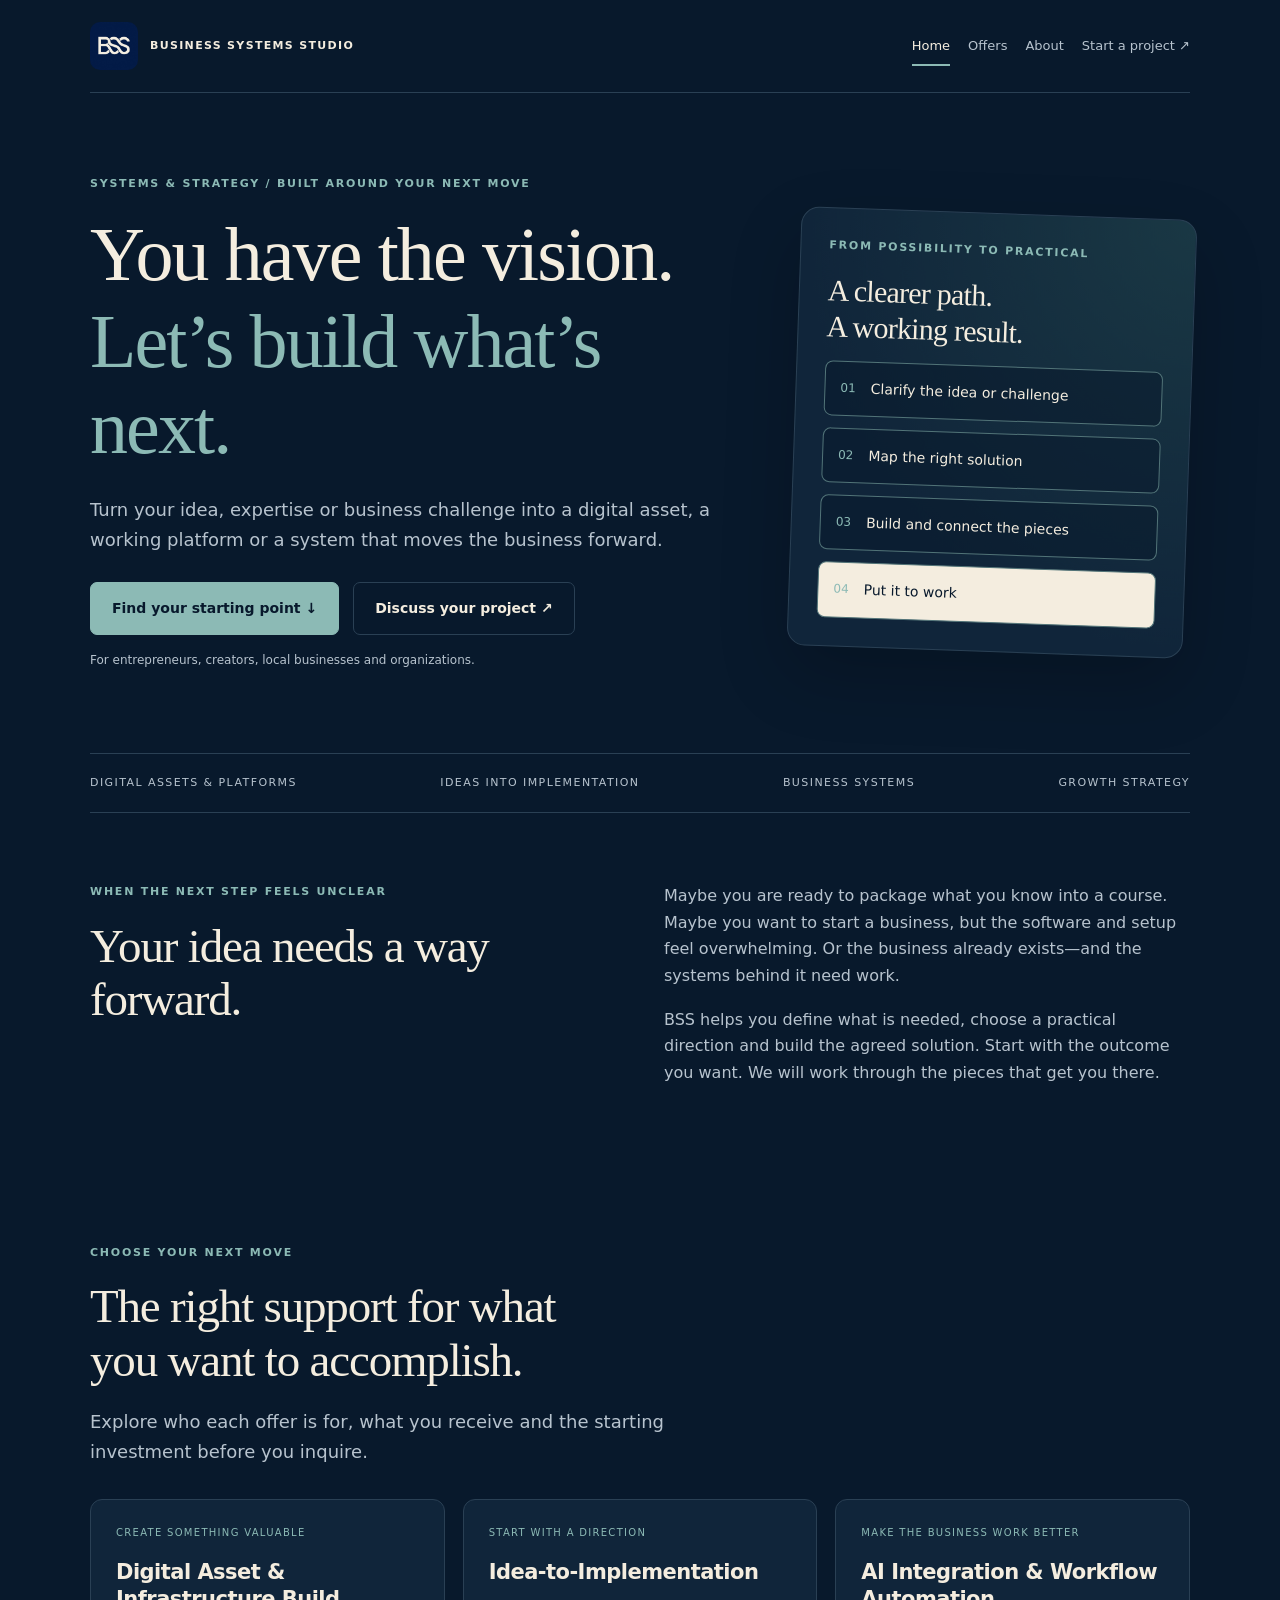
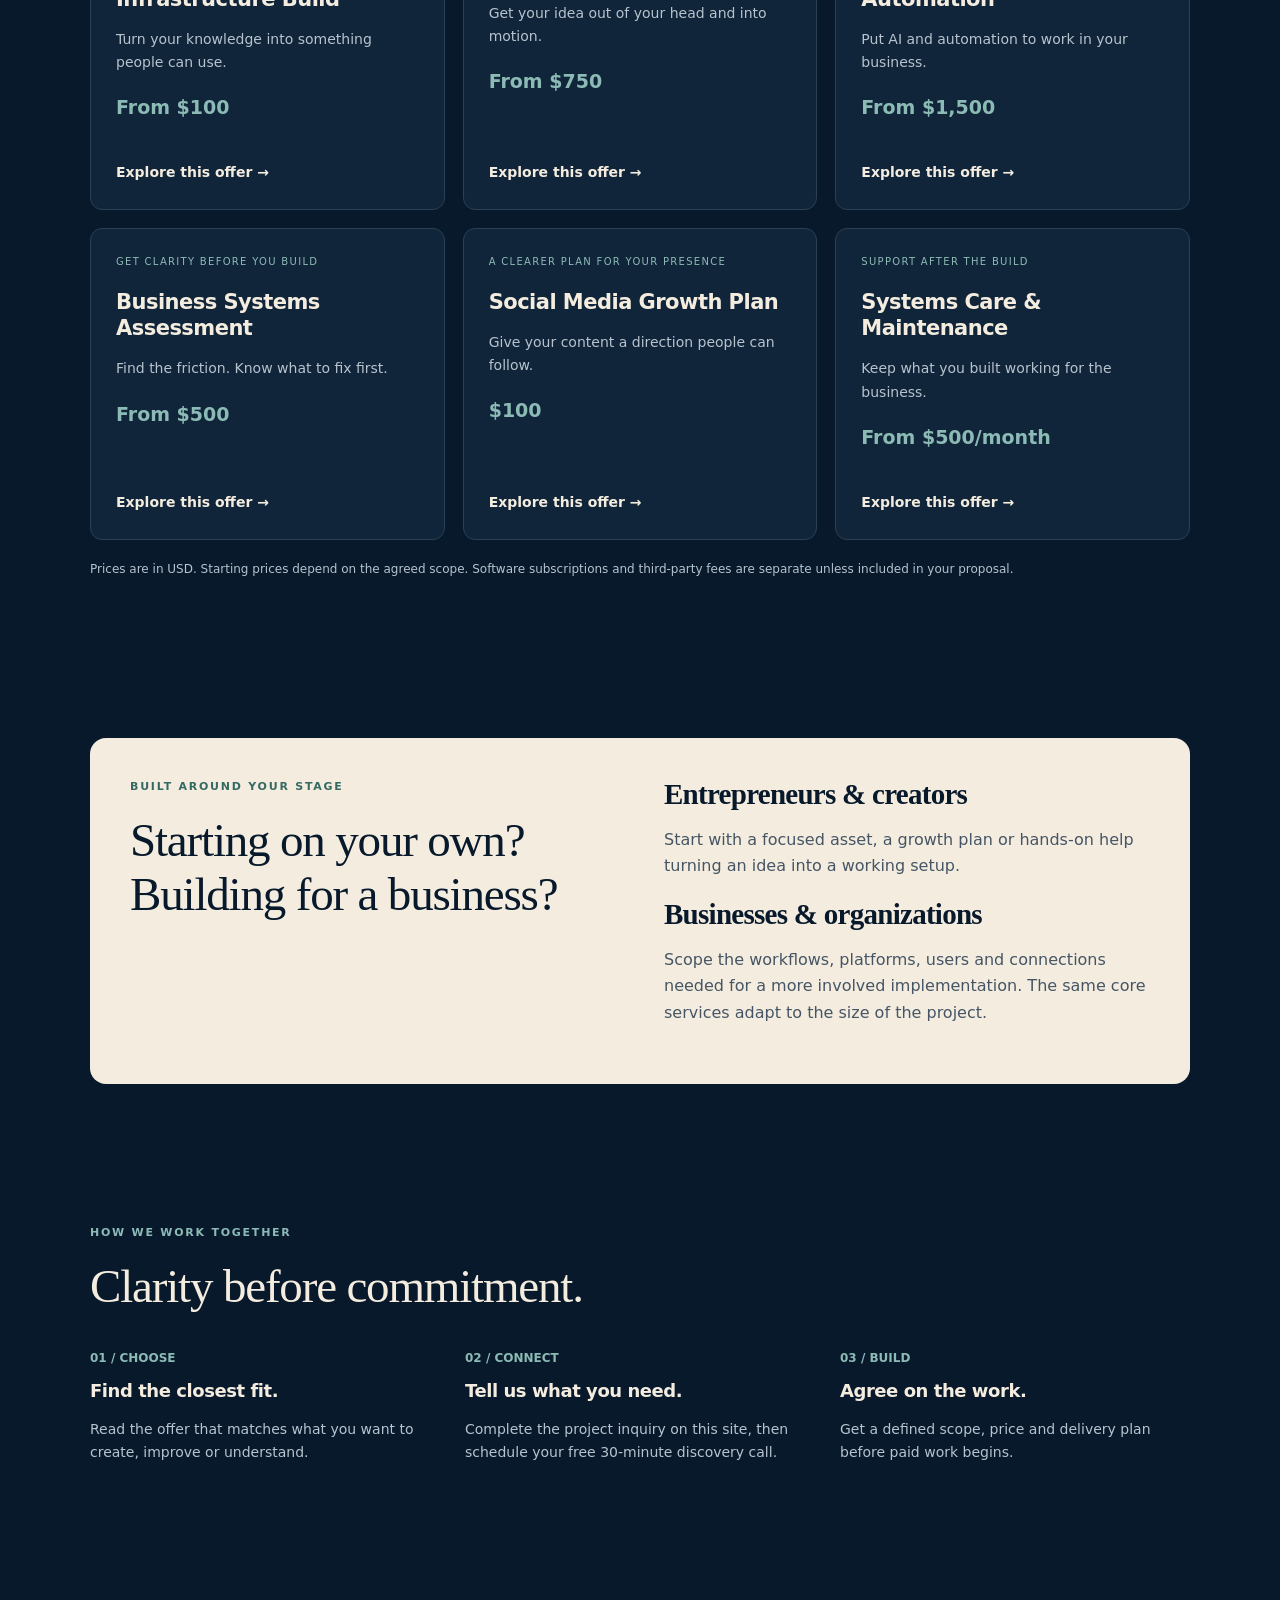
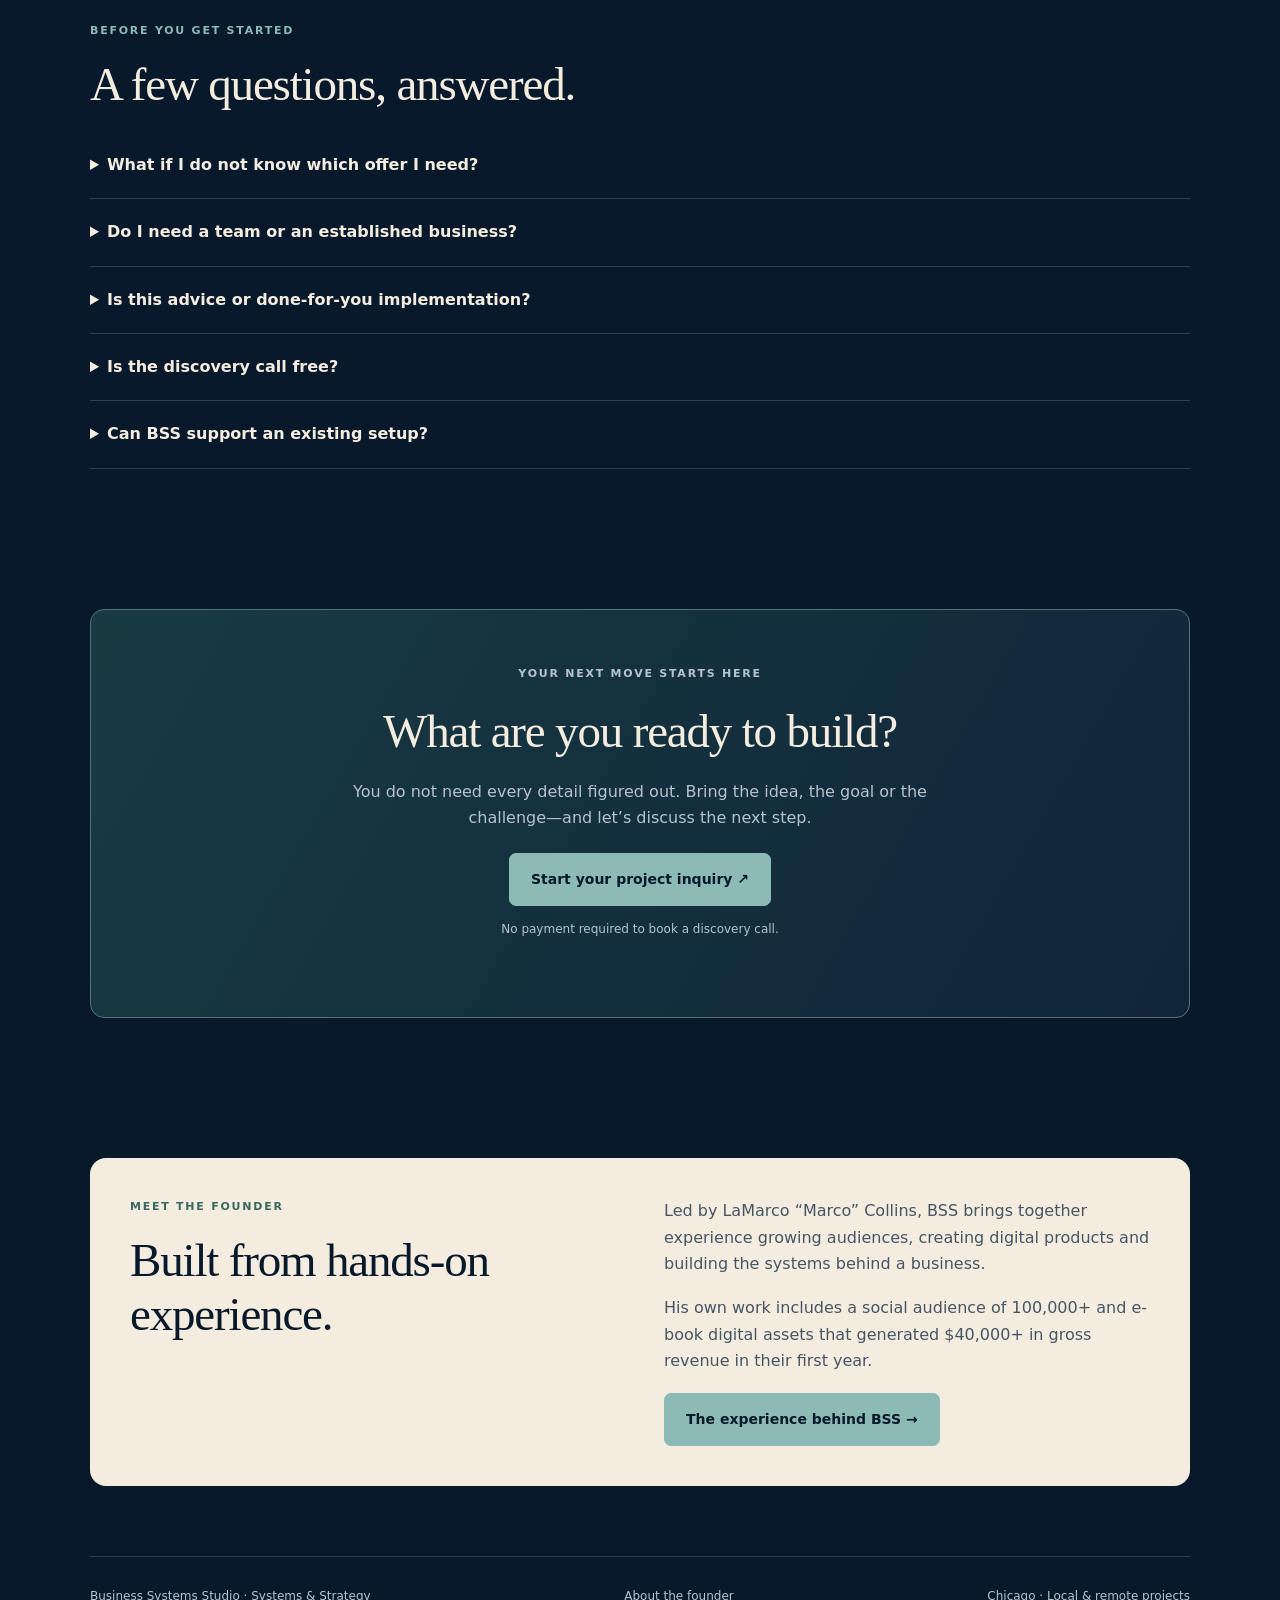
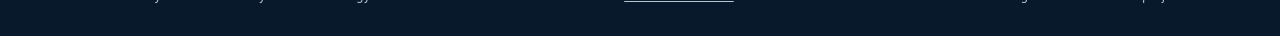
==== bss/index.html @ 63e25bcc "Rename BSS systems offer to AI Integration & Workflow Automation" ====
<!doctype html><html lang="en"><head><meta charset="utf-8"><meta name="viewport" content="width=device-width,initial-scale=1"><title>Ideas into Implementation | Business Systems Studio</title><meta name="description" content="Digital builds, business systems and practical strategy for entrepreneurs and organizations. Explore BSS offers and start with a free discovery call."><meta name="theme-color" content="#08192c"><meta property="og:title" content="Ideas into Implementation | Business Systems Studio"><meta property="og:description" content="Digital builds, business systems and practical strategy for entrepreneurs and organizations. Explore BSS offers and start with a free discovery call."><meta property="og:type" content="website"><meta property="og:image" content="https://lamarco99.github.io/lamarco-bio/bss/assets/bss-logo.jpg"><link rel="stylesheet" href="studio.css"></head><body><a class="skip" href="#main">Skip to content</a><div class="wrap"><header class="top"><a class="brand" href="./"><img src="assets/bss-logo.jpg" alt="BSS" width="48" height="48"><span>Business Systems Studio</span></a><nav aria-label="Main navigation"><a href="./" aria-current="page">Home</a><a href="./#offers">Offers</a><a href="about.html">About</a><a href="project.html">Start a project ↗</a></nav></header><main id="main"><section class="hero"><div><p class="eyebrow">Systems &amp; Strategy / Built around your next move</p><h1>You have the vision.<br><em>Let’s build what’s next.</em></h1><p class="intro">Turn your idea, expertise or business challenge into a digital asset, a working platform or a system that moves the business forward.</p><div class="actions"><a class="btn" href="#offers">Find your starting point ↓</a><a class="btn secondary" href="project.html">Discuss your project ↗</a></div><p class="small">For entrepreneurs, creators, local businesses and organizations.</p></div><aside class="visual" aria-label="Our approach"><p class="eyebrow">From possibility to practical</p><h3>A clearer path.<br>A working result.</h3><div class="flow"><div><span>01</span> Clarify the idea or challenge</div><div><span>02</span> Map the right solution</div><div><span>03</span> Build and connect the pieces</div><div class="last"><span>04</span> Put it to work</div></div></aside></section><div class="ribbon"><span>Digital assets &amp; platforms</span><span>Ideas into implementation</span><span>Business systems</span><span>Growth strategy</span></div>
<section class="block split"><div><p class="eyebrow">When the next step feels unclear</p><h2>Your idea needs a way forward.</h2></div><div><p class="muted">Maybe you are ready to package what you know into a course. Maybe you want to start a business, but the software and setup feel overwhelming. Or the business already exists—and the systems behind it need work.</p><p class="muted">BSS helps you define what is needed, choose a practical direction and build the agreed solution. Start with the outcome you want. We will work through the pieces that get you there.</p></div></section>
<section class="block" id="offers"><p class="eyebrow">Choose your next move</p><h2>The right support for what<br>you want to accomplish.</h2><p class="intro">Explore who each offer is for, what you receive and the starting investment before you inquire.</p><div class="grid"><article class="card"><span class="label">CREATE SOMETHING VALUABLE</span><h3>Digital Asset &amp; Infrastructure Build</h3><p>Turn your knowledge into something people can use.</p><p class="price">From $100</p><a class="link" href="digital-build.html">Explore this offer <span aria-hidden="true">→</span></a></article><article class="card"><span class="label">START WITH A DIRECTION</span><h3>Idea-to-Implementation</h3><p>Get your idea out of your head and into motion.</p><p class="price">From $750</p><a class="link" href="idea-to-implementation.html">Explore this offer <span aria-hidden="true">→</span></a></article><article class="card"><span class="label">MAKE THE BUSINESS WORK BETTER</span><h3>AI Integration &amp; Workflow Automation</h3><p>Put AI and automation to work in your business.</p><p class="price">From $1,500</p><a class="link" href="business-systems.html">Explore this offer <span aria-hidden="true">→</span></a></article><article class="card"><span class="label">GET CLARITY BEFORE YOU BUILD</span><h3>Business Systems Assessment</h3><p>Find the friction. Know what to fix first.</p><p class="price">From $500</p><a class="link" href="assessment.html">Explore this offer <span aria-hidden="true">→</span></a></article><article class="card"><span class="label">A CLEARER PLAN FOR YOUR PRESENCE</span><h3>Social Media Growth Plan</h3><p>Give your content a direction people can follow.</p><p class="price">$100</p><a class="link" href="social-media-growth.html">Explore this offer <span aria-hidden="true">→</span></a></article><article class="card"><span class="label">SUPPORT AFTER THE BUILD</span><h3>Systems Care &amp; Maintenance</h3><p>Keep what you built working for the business.</p><p class="price">From $500/month</p><a class="link" href="systems-care.html">Explore this offer <span aria-hidden="true">→</span></a></article></div><p class="small" style="margin-top:20px">Prices are in USD. Starting prices depend on the agreed scope. Software subscriptions and third-party fees are separate unless included in your proposal.</p></section>
<section class="block"><div class="light split"><div><p class="eyebrow">Built around your stage</p><h2>Starting on your own?<br>Building for a business?</h2></div><div><h3>Entrepreneurs &amp; creators</h3><p>Start with a focused asset, a growth plan or hands-on help turning an idea into a working setup.</p><h3>Businesses &amp; organizations</h3><p>Scope the workflows, platforms, users and connections needed for a more involved implementation. The same core services adapt to the size of the project.</p></div></div></section>
<section class="block"><p class="eyebrow">How we work together</p><h2>Clarity before commitment.</h2><div class="steps"><div><b>01 / CHOOSE</b><h3>Find the closest fit.</h3><p>Read the offer that matches what you want to create, improve or understand.</p></div><div><b>02 / CONNECT</b><h3>Tell us what you need.</h3><p>Complete the project inquiry on this site, then schedule your free 30-minute discovery call.</p></div><div><b>03 / BUILD</b><h3>Agree on the work.</h3><p>Get a defined scope, price and delivery plan before paid work begins.</p></div></div></section>
<section class="block"><p class="eyebrow">Before you get started</p><h2>A few questions, answered.</h2><details><summary>What if I do not know which offer I need?</summary><p>Start a project inquiry and describe the result you want. The discovery call helps identify whether you need a build, hands-on starting support or an assessment first.</p></details><details><summary>Do I need a team or an established business?</summary><p>No. BSS works with people developing their first idea, independent business owners, brick-and-mortar businesses and organizations.</p></details><details><summary>Is this advice or done-for-you implementation?</summary><p>It depends on the offer. The Social Media Growth Plan gives you a strategy to implement. Idea-to-Implementation combines hands-on guidance with agreed setup. Digital builds and systems projects deliver the scoped asset or working setup. Assessments deliver findings and recommendations.</p></details><details><summary>Is the discovery call free?</summary><p>Yes. Your 30-minute discovery call is free. It is a conversation about fit, scope and next steps. Paid deliverables and timelines are agreed separately.</p></details><details><summary>Can BSS support an existing setup?</summary><p>Yes. We can explore improvements to an existing setup or ongoing maintenance. Compatibility, access and scope are reviewed before work is agreed.</p></details></section>
<section class="block"><div class="closing"><p class="eyebrow">Your next move starts here</p><h2>What are you ready to build?</h2><p>You do not need every detail figured out. Bring the idea, the goal or the challenge—and let’s discuss the next step.</p><a class="btn" href="project.html">Start your project inquiry ↗</a><p class="small" style="margin-top:14px">No payment required to book a discovery call.</p></div></section><section class="block"><div class="light split"><div><p class="eyebrow">Meet the founder</p><h2>Built from hands-on experience.</h2></div><div><p>Led by LaMarco “Marco” Collins, BSS brings together experience growing audiences, creating digital products and building the systems behind a business.</p><p>His own work includes a social audience of 100,000+ and e-book digital assets that generated $40,000+ in gross revenue in their first year.</p><a class="btn" href="about.html">The experience behind BSS →</a></div></div></section></main><footer class="footer"><span>Business Systems Studio · Systems &amp; Strategy</span><a href="about.html">About the founder</a><span>Chicago · Local &amp; remote projects</span></footer></div></body></html>
---- bss/studio.css ----
:root{--navy:#08192c;--cream:#f4eddf;--teal:#8cbab5;--muted:#b7c3ce;--line:#2a4054;--panel:#10253a}*{box-sizing:border-box}html{scroll-behavior:smooth;scroll-padding-top:28px}body{margin:0;background:var(--navy);color:var(--cream);font:16px/1.65 system-ui,-apple-system,sans-serif}a{color:inherit}a:focus-visible,summary:focus-visible{outline:3px solid var(--teal);outline-offset:5px}.skip{position:absolute;left:15px;top:-90px;background:var(--cream);color:var(--navy);padding:12px;z-index:9}.skip:focus{top:10px}.wrap{width:min(1100px,calc(100% - 40px));margin:auto}.top{display:flex;align-items:center;justify-content:space-between;gap:20px;padding:22px 0;border-bottom:1px solid var(--line)}.brand{text-decoration:none;display:flex;gap:12px;align-items:center;font-size:11px;letter-spacing:.12em;font-weight:750;text-transform:uppercase}.brand img{width:48px;height:48px;border-radius:10px;object-fit:cover}nav{display:flex;gap:23px;font-size:13px}nav a{text-decoration:none;color:var(--muted)}.eyebrow{color:var(--teal);text-transform:uppercase;letter-spacing:.16em;font-size:11px;font-weight:750;margin:0 0 18px}h1,h2,h3{line-height:1.14;letter-spacing:-.025em}h1,h2{font-family:Georgia,serif;font-weight:400}h1{font-size:clamp(43px,6vw,76px);margin:0 0 24px}h1 em{color:var(--teal);font-style:normal}h2{font-size:clamp(32px,4vw,47px);margin:0 0 20px}h3{font-size:23px;margin:0 0 16px}p{margin:0 0 18px}.muted,.intro{color:var(--muted)}.intro{font-size:18px;max-width:650px}.hero{display:grid;grid-template-columns:1.3fr .8fr;gap:60px;align-items:center;padding:82px 0 64px}.actions{display:flex;gap:14px;flex-wrap:wrap;margin:28px 0 16px}.btn{display:inline-flex;justify-content:center;align-items:center;gap:16px;text-decoration:none;padding:14px 21px;background:var(--teal);color:var(--navy);font-size:14px;font-weight:750;border:1px solid var(--teal);border-radius:7px;min-height:50px}.btn.secondary{background:transparent;color:var(--cream);border-color:var(--line)}.small{font-size:12px;color:var(--muted)}.visual{border:1px solid var(--line);border-radius:18px;background:radial-gradient(at top right,#28545366,transparent 70%),var(--panel);padding:28px;transform:rotate(2deg);box-shadow:0 28px 70px #0003}.visual h3{font:30px/1.2 Georgia,serif}.flow{display:grid;gap:12px}.flow div{border:1px solid #527478;border-radius:8px;padding:15px;background:#08192c88;display:flex;align-items:center;gap:15px;font-size:14px}.flow span{color:var(--teal);font-size:12px}.flow .last{background:var(--cream);color:var(--navy)}.ribbon{display:flex;justify-content:space-between;gap:15px;border-block:1px solid var(--line);padding:20px 0;font-size:11px;text-transform:uppercase;letter-spacing:.13em;color:var(--muted)}section.block{padding:70px 0}.lead{max-width:700px}.split{display:grid;grid-template-columns:1fr 1fr;gap:48px}.grid{display:grid;grid-template-columns:repeat(3,1fr);gap:18px;margin-top:32px}.card{border:1px solid var(--line);border-radius:12px;padding:25px;background:var(--panel);display:flex;flex-direction:column}.card h3{font-size:21px;line-height:1.25}.card p{font-size:14px;color:var(--muted)}.card .price{color:var(--teal);font-size:19px;font-weight:750}.card .link{margin-top:auto;padding-top:20px;color:var(--cream);font-size:14px;font-weight:700;text-decoration:none}.card .link:hover{text-decoration:underline}.card .label{font-size:10px;letter-spacing:.13em;color:var(--teal);margin-bottom:18px}.light{background:var(--cream);color:var(--navy);border-radius:16px;padding:40px}.light p{color:#455565}.light .eyebrow{color:#356961}.light h3{font-family:Georgia,serif;font-size:29px}.steps{display:grid;grid-template-columns:repeat(3,1fr);gap:25px;margin-top:35px}.steps b{display:block;color:var(--teal);font-size:12px;margin-bottom:13px}.steps h3{font-size:18px}.steps p{font-size:14px;color:var(--muted)}details{border-bottom:1px solid var(--line);padding:20px 0}summary{cursor:pointer;font-weight:650}details p{margin:14px 0 0;color:var(--muted);max-width:800px}.closing{text-align:center;padding:55px 25px;border:1px solid #527478;border-radius:14px;background:linear-gradient(120deg,#183b42,var(--panel))}.closing p{color:var(--muted);max-width:650px;margin:0 auto 22px}.footer{border-top:1px solid var(--line);padding:30px 0;color:var(--muted);font-size:12px;display:flex;justify-content:space-between;gap:25px}.detail-hero{max-width:850px;padding:64px 0 45px}.detail-hero h1{font-size:clamp(40px,6vw,65px)}.price{font-size:24px;color:var(--teal);font-weight:750}ul.check{padding:0;list-style:none;margin:0}ul.check li{position:relative;padding:12px 0 12px 26px;border-bottom:1px solid var(--line)}ul.check li:before{content:'✓';color:var(--teal);position:absolute;left:0}.back{font-size:13px;color:var(--teal);text-decoration:none}.scope{border-left:3px solid var(--teal);padding:8px 0 8px 23px;color:var(--muted)}.detail-section{padding:30px 0}.detail-section h2{font-size:35px}.note{padding:24px;border:1px solid var(--line);border-radius:10px}.note p:last-child{margin:0}@media(max-width:800px){.hero{grid-template-columns:1fr;gap:35px;padding:45px 0}.visual{transform:none}.grid{grid-template-columns:repeat(2,1fr)}.split{gap:28px}.ribbon{flex-wrap:wrap}.brand{font-size:10px;letter-spacing:.06em}nav{gap:15px}.light{padding:28px}}@media(max-width:560px){.wrap{width:calc(100% - 32px)}nav a:first-child{display:none}.brand span{max-width:145px;line-height:1.4}.brand img{width:40px;height:40px}.top{gap:10px}.grid,.split,.steps{grid-template-columns:1fr}.hero{padding-top:38px}section.block{padding:45px 0}.intro{font-size:16px}.visual{padding:22px}.actions .btn{width:100%}.footer{flex-direction:column;gap:6px}.ribbon{font-size:10px}.detail-hero{padding:40px 0 25px}.closing{padding:35px 20px}.card{padding:24px}}@media(prefers-reduced-motion:reduce){html{scroll-behavior:auto}}

/* Shared navigation */
.top nav{display:flex;align-items:center;flex-wrap:wrap;gap:8px 18px}.top nav a{display:inline-flex;align-items:center;min-height:40px}.top nav a[aria-current="page"]{color:var(--cream);box-shadow:inset 0 -2px var(--teal)}@media(max-width:680px){.top{flex-direction:column;align-items:flex-start;gap:12px}.top nav{width:100%;justify-content:space-between;gap:4px 12px}.top nav a:first-child{display:inline-flex}.top nav a{font-size:13px}.brand span{max-width:none}}@media(max-width:360px){.top nav{justify-content:flex-start;gap:4px 16px}}
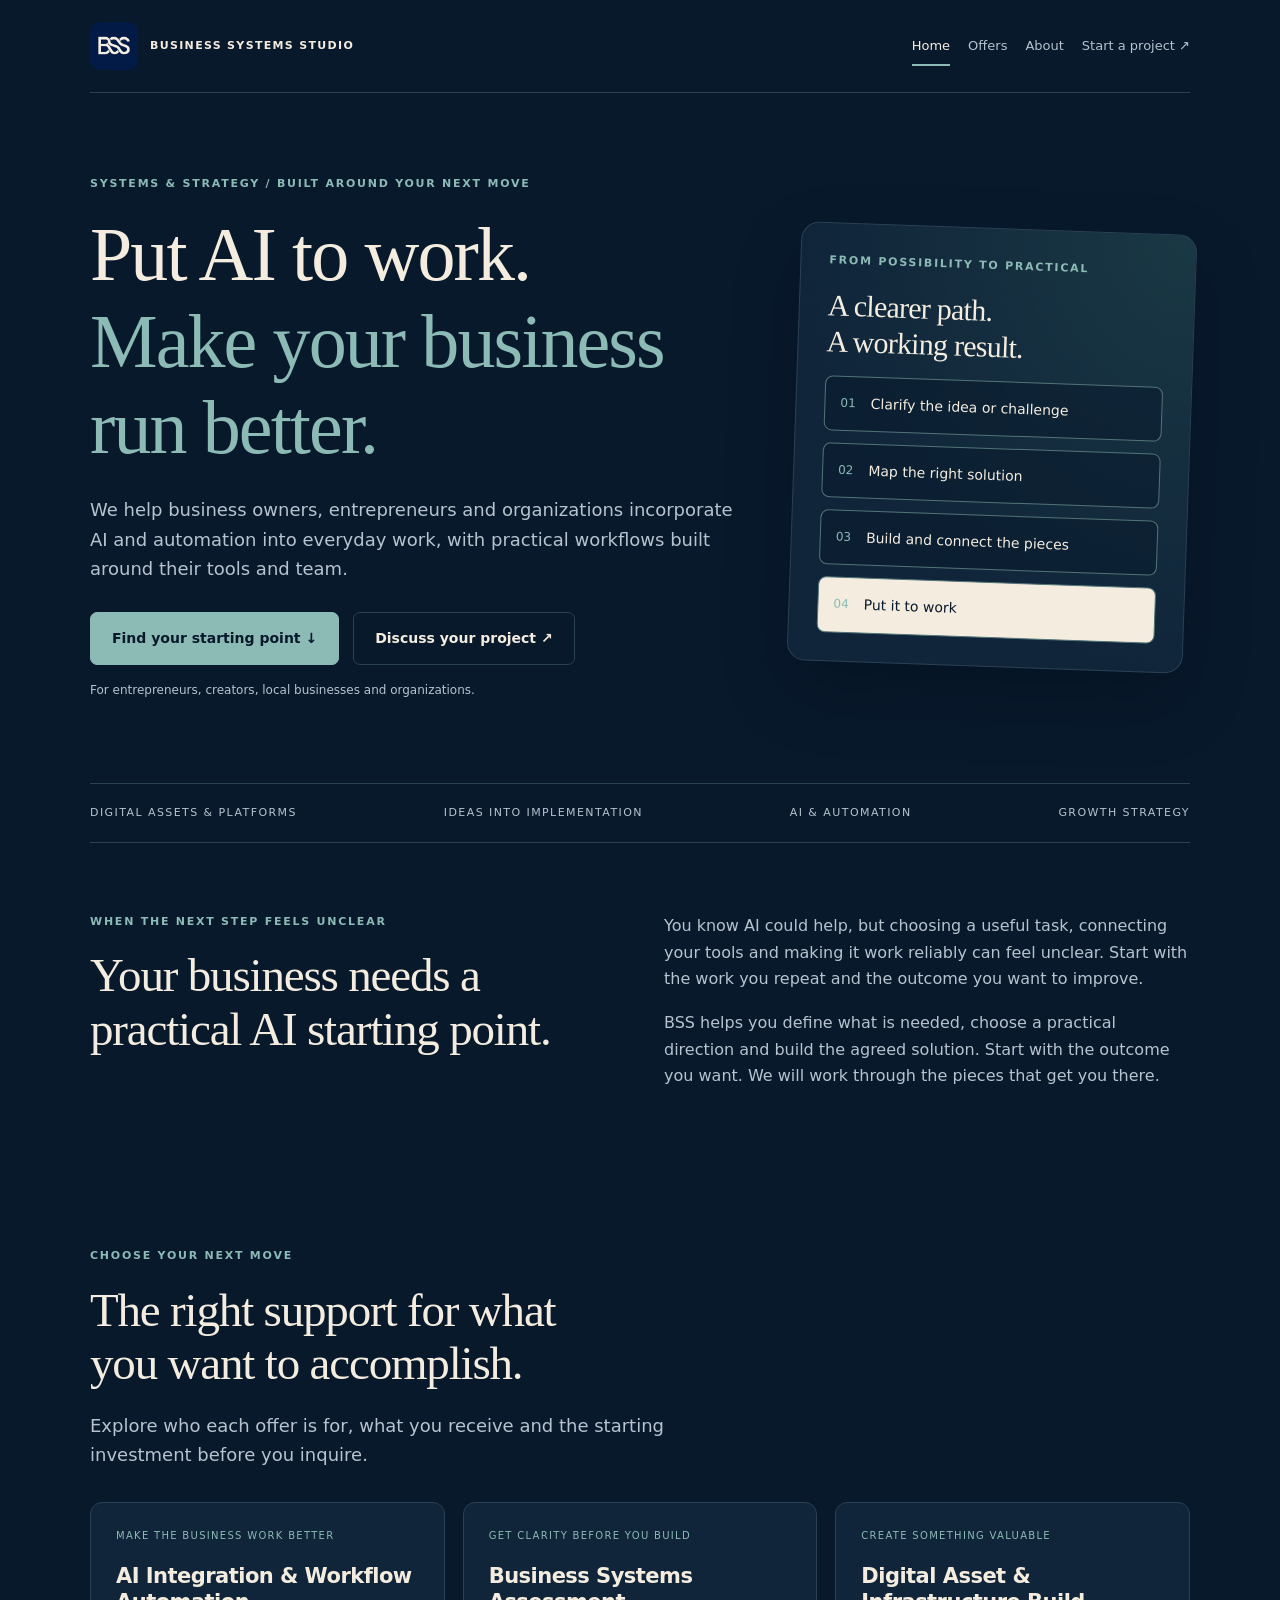
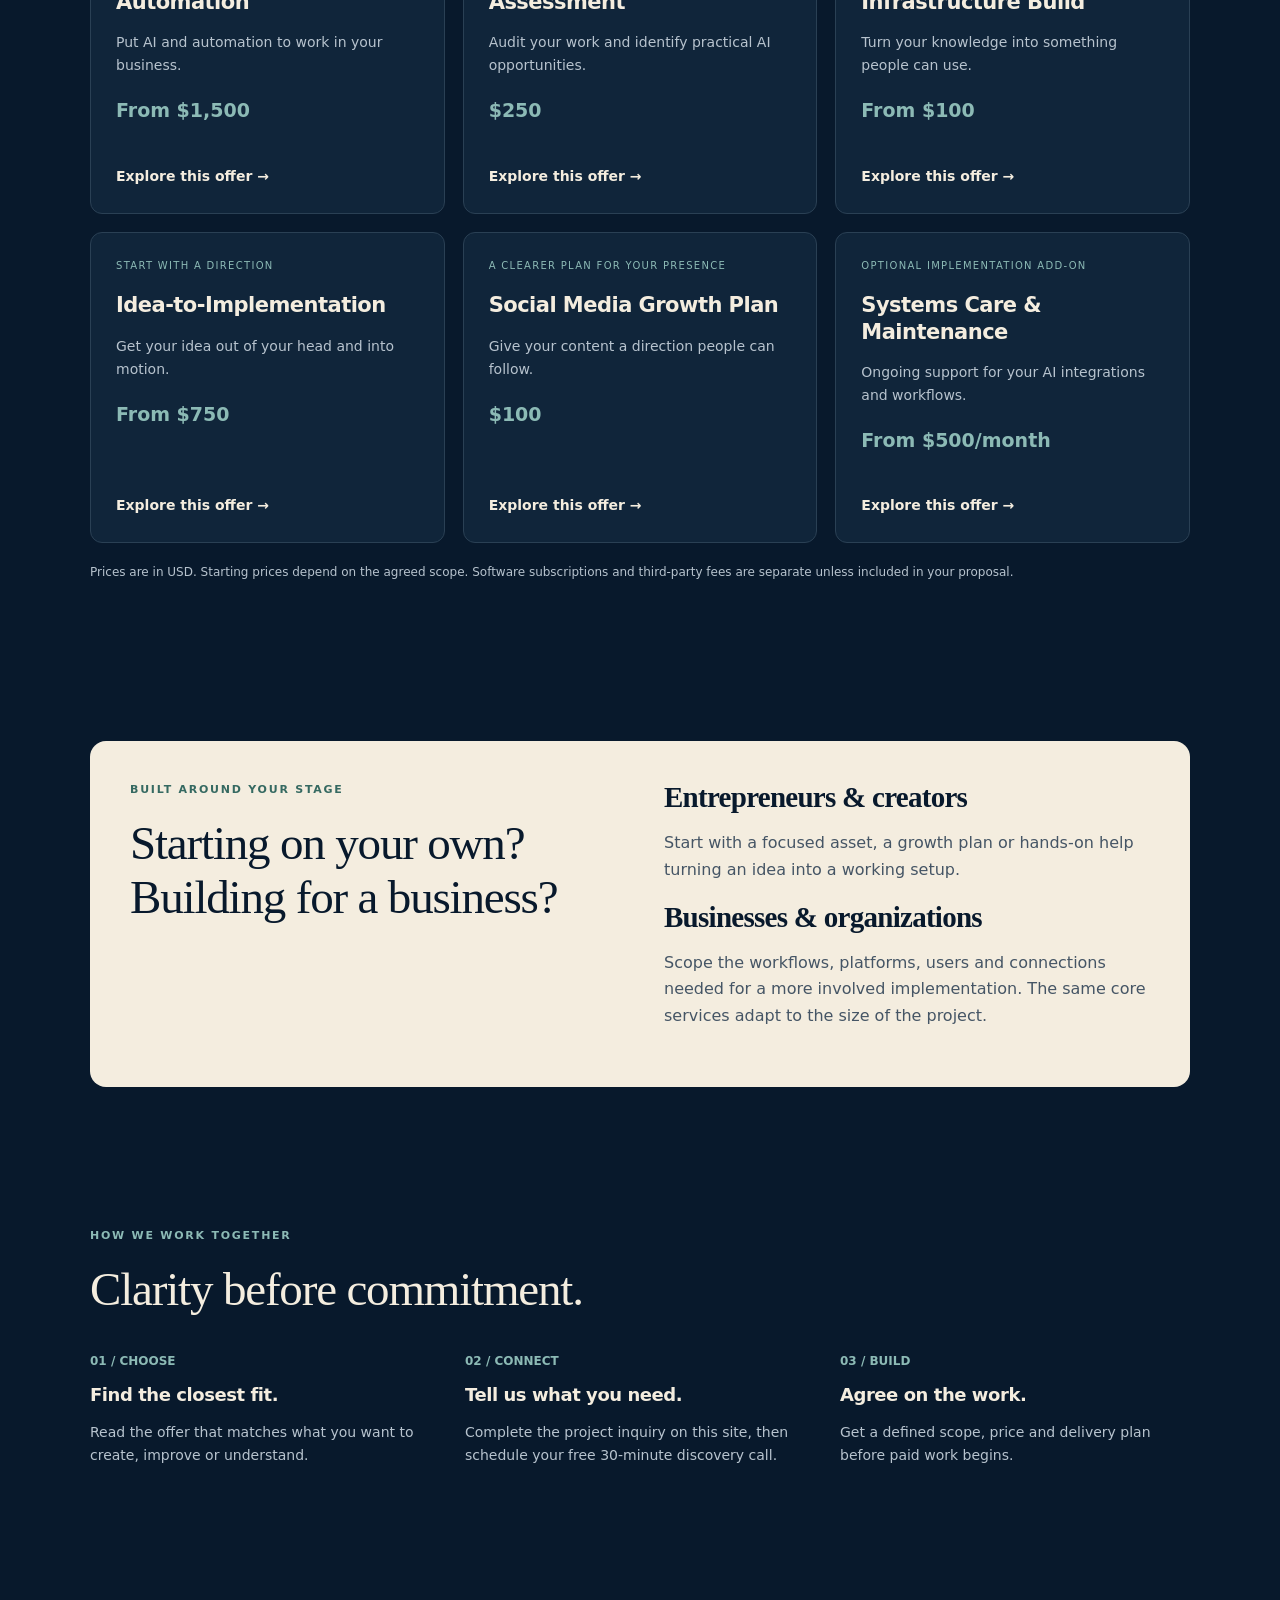
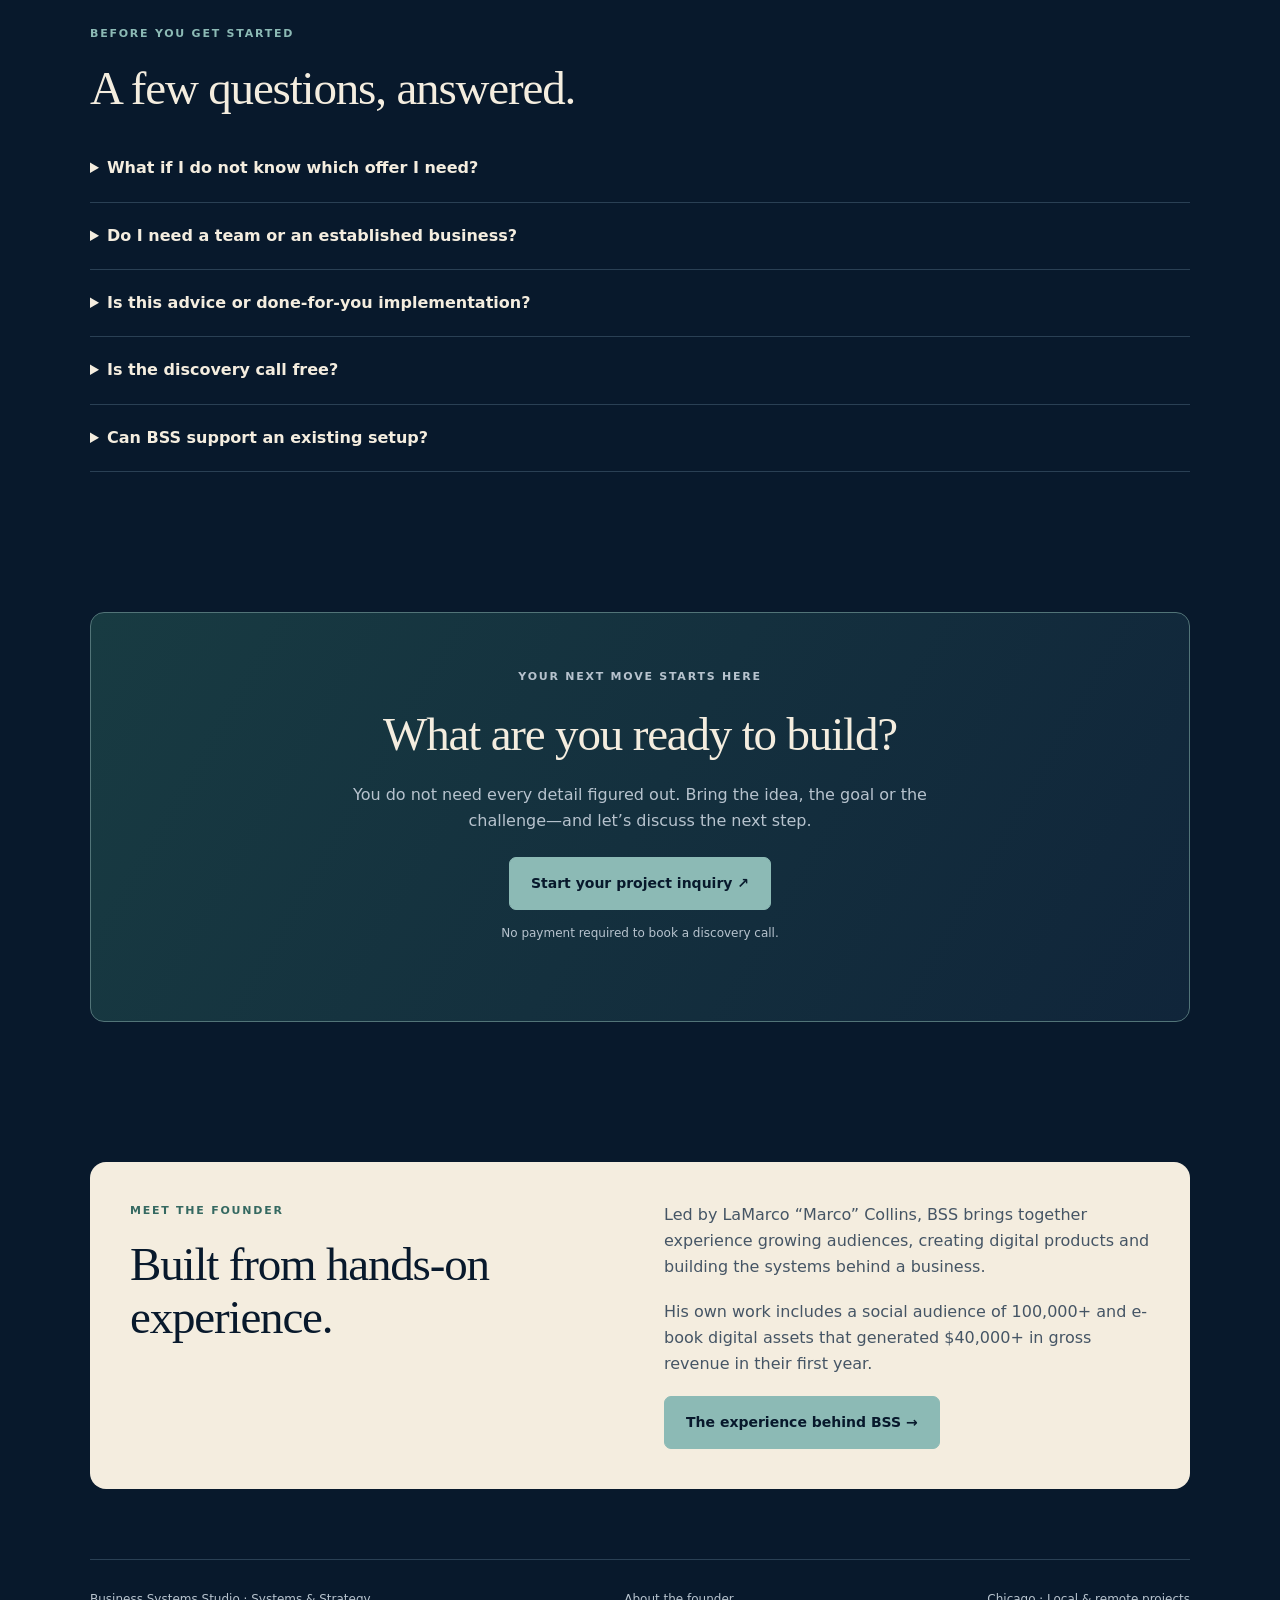
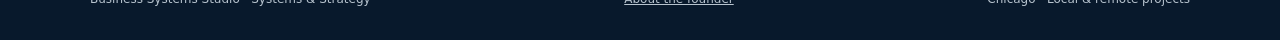
==== commit a68876ef: "Focus BSS on AI implementation, introduce $250 audit and care add-on" ====
--- a/bss/index.html
+++ b/bss/index.html
@@ -1,6 +1,6 @@
-<!doctype html><html lang="en"><head><meta charset="utf-8"><meta name="viewport" content="width=device-width,initial-scale=1"><title>Ideas into Implementation | Business Systems Studio</title><meta name="description" content="Digital builds, business systems and practical strategy for entrepreneurs and organizations. Explore BSS offers and start with a free discovery call."><meta name="theme-color" content="#08192c"><meta property="og:title" content="Ideas into Implementation | Business Systems Studio"><meta property="og:description" content="Digital builds, business systems and practical strategy for entrepreneurs and organizations. Explore BSS offers and start with a free discovery call."><meta property="og:type" content="website"><meta property="og:image" content="https://lamarco99.github.io/lamarco-bio/bss/assets/bss-logo.jpg"><link rel="stylesheet" href="studio.css"></head><body><a class="skip" href="#main">Skip to content</a><div class="wrap"><header class="top"><a class="brand" href="./"><img src="assets/bss-logo.jpg" alt="BSS" width="48" height="48"><span>Business Systems Studio</span></a><nav aria-label="Main navigation"><a href="./" aria-current="page">Home</a><a href="./#offers">Offers</a><a href="about.html">About</a><a href="project.html">Start a project ↗</a></nav></header><main id="main"><section class="hero"><div><p class="eyebrow">Systems &amp; Strategy / Built around your next move</p><h1>You have the vision.<br><em>Let’s build what’s next.</em></h1><p class="intro">Turn your idea, expertise or business challenge into a digital asset, a working platform or a system that moves the business forward.</p><div class="actions"><a class="btn" href="#offers">Find your starting point ↓</a><a class="btn secondary" href="project.html">Discuss your project ↗</a></div><p class="small">For entrepreneurs, creators, local businesses and organizations.</p></div><aside class="visual" aria-label="Our approach"><p class="eyebrow">From possibility to practical</p><h3>A clearer path.<br>A working result.</h3><div class="flow"><div><span>01</span> Clarify the idea or challenge</div><div><span>02</span> Map the right solution</div><div><span>03</span> Build and connect the pieces</div><div class="last"><span>04</span> Put it to work</div></div></aside></section><div class="ribbon"><span>Digital assets &amp; platforms</span><span>Ideas into implementation</span><span>Business systems</span><span>Growth strategy</span></div>
-<section class="block split"><div><p class="eyebrow">When the next step feels unclear</p><h2>Your idea needs a way forward.</h2></div><div><p class="muted">Maybe you are ready to package what you know into a course. Maybe you want to start a business, but the software and setup feel overwhelming. Or the business already exists—and the systems behind it need work.</p><p class="muted">BSS helps you define what is needed, choose a practical direction and build the agreed solution. Start with the outcome you want. We will work through the pieces that get you there.</p></div></section>
-<section class="block" id="offers"><p class="eyebrow">Choose your next move</p><h2>The right support for what<br>you want to accomplish.</h2><p class="intro">Explore who each offer is for, what you receive and the starting investment before you inquire.</p><div class="grid"><article class="card"><span class="label">CREATE SOMETHING VALUABLE</span><h3>Digital Asset &amp; Infrastructure Build</h3><p>Turn your knowledge into something people can use.</p><p class="price">From $100</p><a class="link" href="digital-build.html">Explore this offer <span aria-hidden="true">→</span></a></article><article class="card"><span class="label">START WITH A DIRECTION</span><h3>Idea-to-Implementation</h3><p>Get your idea out of your head and into motion.</p><p class="price">From $750</p><a class="link" href="idea-to-implementation.html">Explore this offer <span aria-hidden="true">→</span></a></article><article class="card"><span class="label">MAKE THE BUSINESS WORK BETTER</span><h3>AI Integration &amp; Workflow Automation</h3><p>Put AI and automation to work in your business.</p><p class="price">From $1,500</p><a class="link" href="business-systems.html">Explore this offer <span aria-hidden="true">→</span></a></article><article class="card"><span class="label">GET CLARITY BEFORE YOU BUILD</span><h3>Business Systems Assessment</h3><p>Find the friction. Know what to fix first.</p><p class="price">From $500</p><a class="link" href="assessment.html">Explore this offer <span aria-hidden="true">→</span></a></article><article class="card"><span class="label">A CLEARER PLAN FOR YOUR PRESENCE</span><h3>Social Media Growth Plan</h3><p>Give your content a direction people can follow.</p><p class="price">$100</p><a class="link" href="social-media-growth.html">Explore this offer <span aria-hidden="true">→</span></a></article><article class="card"><span class="label">SUPPORT AFTER THE BUILD</span><h3>Systems Care &amp; Maintenance</h3><p>Keep what you built working for the business.</p><p class="price">From $500/month</p><a class="link" href="systems-care.html">Explore this offer <span aria-hidden="true">→</span></a></article></div><p class="small" style="margin-top:20px">Prices are in USD. Starting prices depend on the agreed scope. Software subscriptions and third-party fees are separate unless included in your proposal.</p></section>
+<!doctype html><html lang="en"><head><meta charset="utf-8"><meta name="viewport" content="width=device-width,initial-scale=1"><title>Ideas into Implementation | Business Systems Studio</title><meta name="description" content="AI integration and workflow automation for business owners and organizations. Explore implementation, a $250 audit and supporting digital builds."><meta name="theme-color" content="#08192c"><meta property="og:title" content="Ideas into Implementation | Business Systems Studio"><meta property="og:description" content="AI integration and workflow automation for business owners and organizations. Explore implementation, a $250 audit and supporting digital builds."><meta property="og:type" content="website"><meta property="og:image" content="https://lamarco99.github.io/lamarco-bio/bss/assets/bss-logo.jpg"><link rel="stylesheet" href="studio.css"></head><body><a class="skip" href="#main">Skip to content</a><div class="wrap"><header class="top"><a class="brand" href="./"><img src="assets/bss-logo.jpg" alt="BSS" width="48" height="48"><span>Business Systems Studio</span></a><nav aria-label="Main navigation"><a href="./" aria-current="page">Home</a><a href="./#offers">Offers</a><a href="about.html">About</a><a href="project.html">Start a project ↗</a></nav></header><main id="main"><section class="hero"><div><p class="eyebrow">Systems &amp; Strategy / Built around your next move</p><h1>Put AI to work.<br><em>Make your business run better.</em></h1><p class="intro">We help business owners, entrepreneurs and organizations incorporate AI and automation into everyday work, with practical workflows built around their tools and team.</p><div class="actions"><a class="btn" href="#offers">Find your starting point ↓</a><a class="btn secondary" href="project.html">Discuss your project ↗</a></div><p class="small">For entrepreneurs, creators, local businesses and organizations.</p></div><aside class="visual" aria-label="Our approach"><p class="eyebrow">From possibility to practical</p><h3>A clearer path.<br>A working result.</h3><div class="flow"><div><span>01</span> Clarify the idea or challenge</div><div><span>02</span> Map the right solution</div><div><span>03</span> Build and connect the pieces</div><div class="last"><span>04</span> Put it to work</div></div></aside></section><div class="ribbon"><span>Digital assets &amp; platforms</span><span>Ideas into implementation</span><span>AI &amp; automation</span><span>Growth strategy</span></div>
+<section class="block split"><div><p class="eyebrow">When the next step feels unclear</p><h2>Your business needs a practical AI starting point.</h2></div><div><p class="muted">You know AI could help, but choosing a useful task, connecting your tools and making it work reliably can feel unclear. Start with the work you repeat and the outcome you want to improve.</p><p class="muted">BSS helps you define what is needed, choose a practical direction and build the agreed solution. Start with the outcome you want. We will work through the pieces that get you there.</p></div></section>
+<section class="block" id="offers"><p class="eyebrow">Choose your next move</p><h2>The right support for what<br>you want to accomplish.</h2><p class="intro">Explore who each offer is for, what you receive and the starting investment before you inquire.</p><div class="grid"><article class="card"><span class="label">MAKE THE BUSINESS WORK BETTER</span><h3>AI Integration &amp; Workflow Automation</h3><p>Put AI and automation to work in your business.</p><p class="price">From $1,500</p><a class="link" href="business-systems.html">Explore this offer <span aria-hidden="true">→</span></a></article><article class="card"><span class="label">GET CLARITY BEFORE YOU BUILD</span><h3>Business Systems Assessment</h3><p>Audit your work and identify practical AI opportunities.</p><p class="price">$250</p><a class="link" href="assessment.html">Explore this offer <span aria-hidden="true">→</span></a></article><article class="card"><span class="label">CREATE SOMETHING VALUABLE</span><h3>Digital Asset &amp; Infrastructure Build</h3><p>Turn your knowledge into something people can use.</p><p class="price">From $100</p><a class="link" href="digital-build.html">Explore this offer <span aria-hidden="true">→</span></a></article><article class="card"><span class="label">START WITH A DIRECTION</span><h3>Idea-to-Implementation</h3><p>Get your idea out of your head and into motion.</p><p class="price">From $750</p><a class="link" href="idea-to-implementation.html">Explore this offer <span aria-hidden="true">→</span></a></article><article class="card"><span class="label">A CLEARER PLAN FOR YOUR PRESENCE</span><h3>Social Media Growth Plan</h3><p>Give your content a direction people can follow.</p><p class="price">$100</p><a class="link" href="social-media-growth.html">Explore this offer <span aria-hidden="true">→</span></a></article><article class="card"><span class="label">OPTIONAL IMPLEMENTATION ADD-ON</span><h3>Systems Care &amp; Maintenance</h3><p>Ongoing support for your AI integrations and workflows.</p><p class="price">From $500/month</p><a class="link" href="systems-care.html">Explore this offer <span aria-hidden="true">→</span></a></article></div><p class="small" style="margin-top:20px">Prices are in USD. Starting prices depend on the agreed scope. Software subscriptions and third-party fees are separate unless included in your proposal.</p></section>
 <section class="block"><div class="light split"><div><p class="eyebrow">Built around your stage</p><h2>Starting on your own?<br>Building for a business?</h2></div><div><h3>Entrepreneurs &amp; creators</h3><p>Start with a focused asset, a growth plan or hands-on help turning an idea into a working setup.</p><h3>Businesses &amp; organizations</h3><p>Scope the workflows, platforms, users and connections needed for a more involved implementation. The same core services adapt to the size of the project.</p></div></div></section>
 <section class="block"><p class="eyebrow">How we work together</p><h2>Clarity before commitment.</h2><div class="steps"><div><b>01 / CHOOSE</b><h3>Find the closest fit.</h3><p>Read the offer that matches what you want to create, improve or understand.</p></div><div><b>02 / CONNECT</b><h3>Tell us what you need.</h3><p>Complete the project inquiry on this site, then schedule your free 30-minute discovery call.</p></div><div><b>03 / BUILD</b><h3>Agree on the work.</h3><p>Get a defined scope, price and delivery plan before paid work begins.</p></div></div></section>
 <section class="block"><p class="eyebrow">Before you get started</p><h2>A few questions, answered.</h2><details><summary>What if I do not know which offer I need?</summary><p>Start a project inquiry and describe the result you want. The discovery call helps identify whether you need a build, hands-on starting support or an assessment first.</p></details><details><summary>Do I need a team or an established business?</summary><p>No. BSS works with people developing their first idea, independent business owners, brick-and-mortar businesses and organizations.</p></details><details><summary>Is this advice or done-for-you implementation?</summary><p>It depends on the offer. The Social Media Growth Plan gives you a strategy to implement. Idea-to-Implementation combines hands-on guidance with agreed setup. Digital builds and systems projects deliver the scoped asset or working setup. Assessments deliver findings and recommendations.</p></details><details><summary>Is the discovery call free?</summary><p>Yes. Your 30-minute discovery call is free. It is a conversation about fit, scope and next steps. Paid deliverables and timelines are agreed separately.</p></details><details><summary>Can BSS support an existing setup?</summary><p>Yes. We can explore improvements to an existing setup or ongoing maintenance. Compatibility, access and scope are reviewed before work is agreed.</p></details></section>
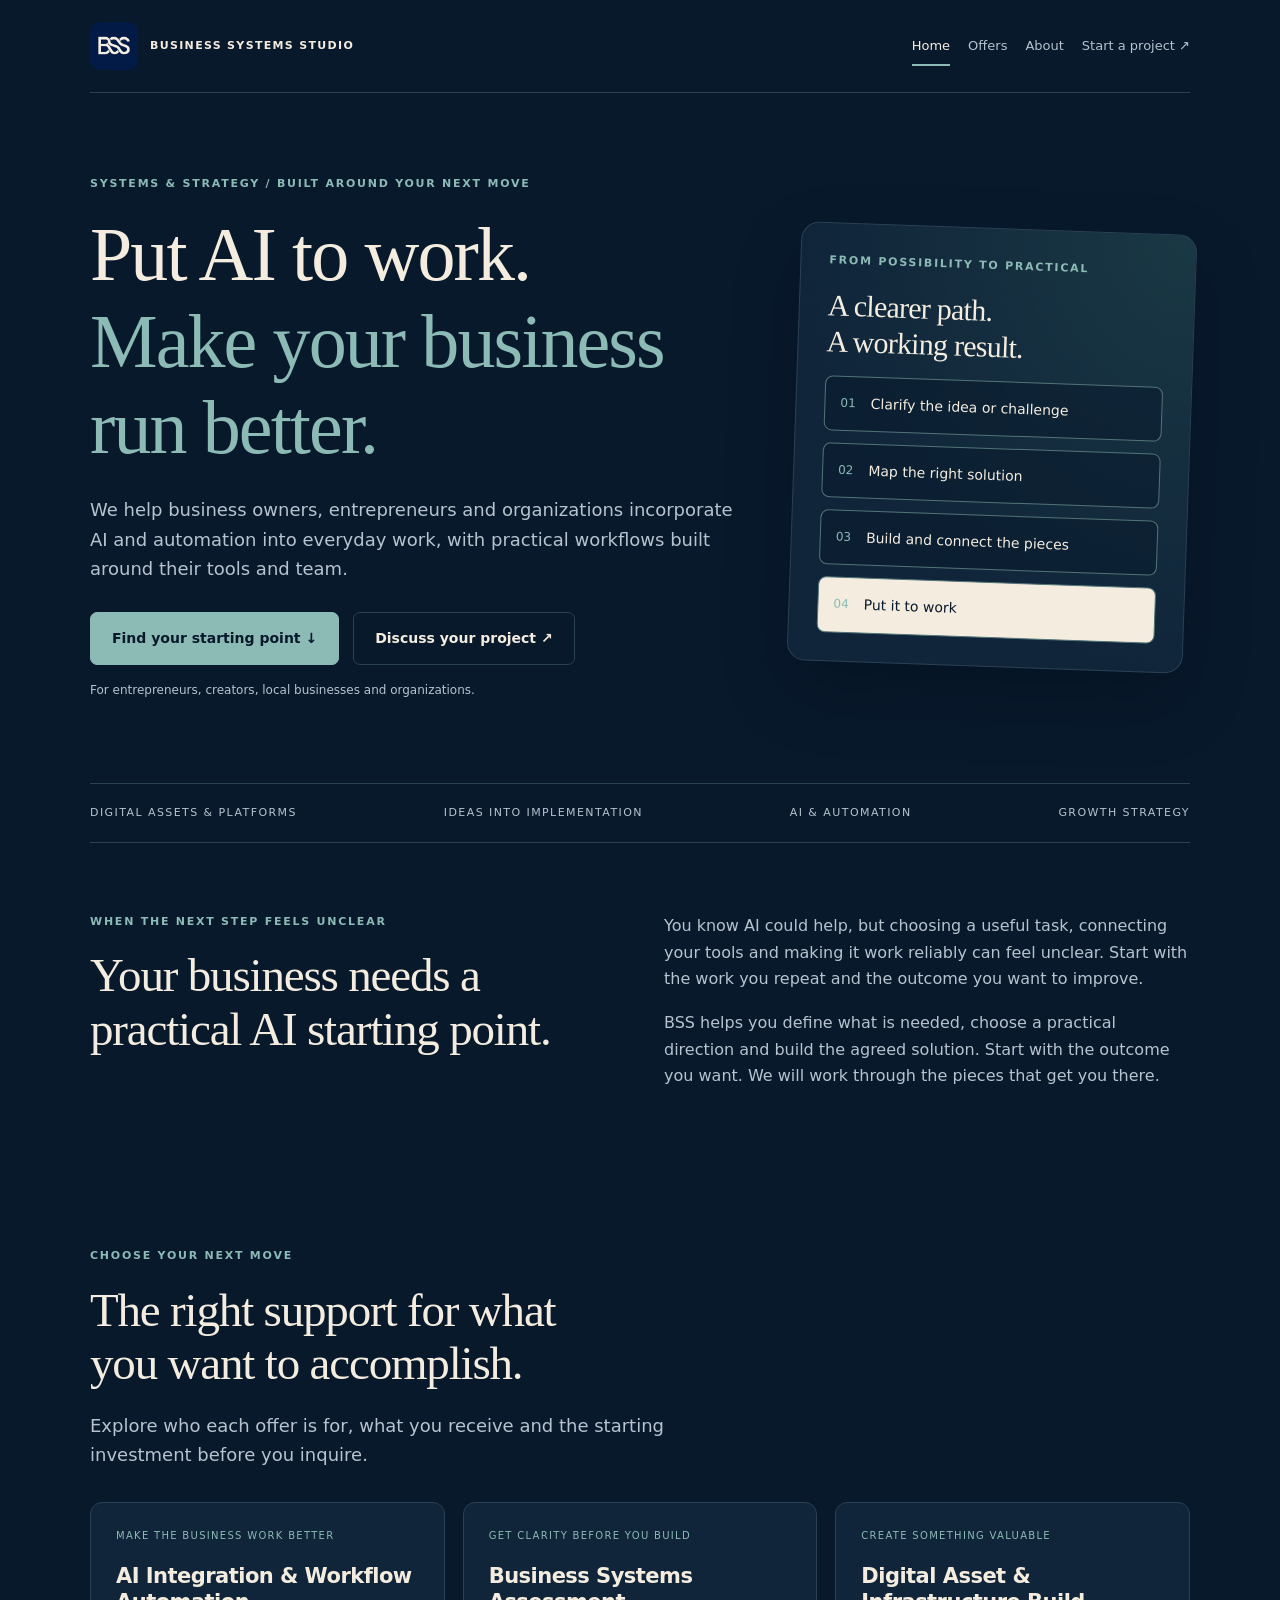
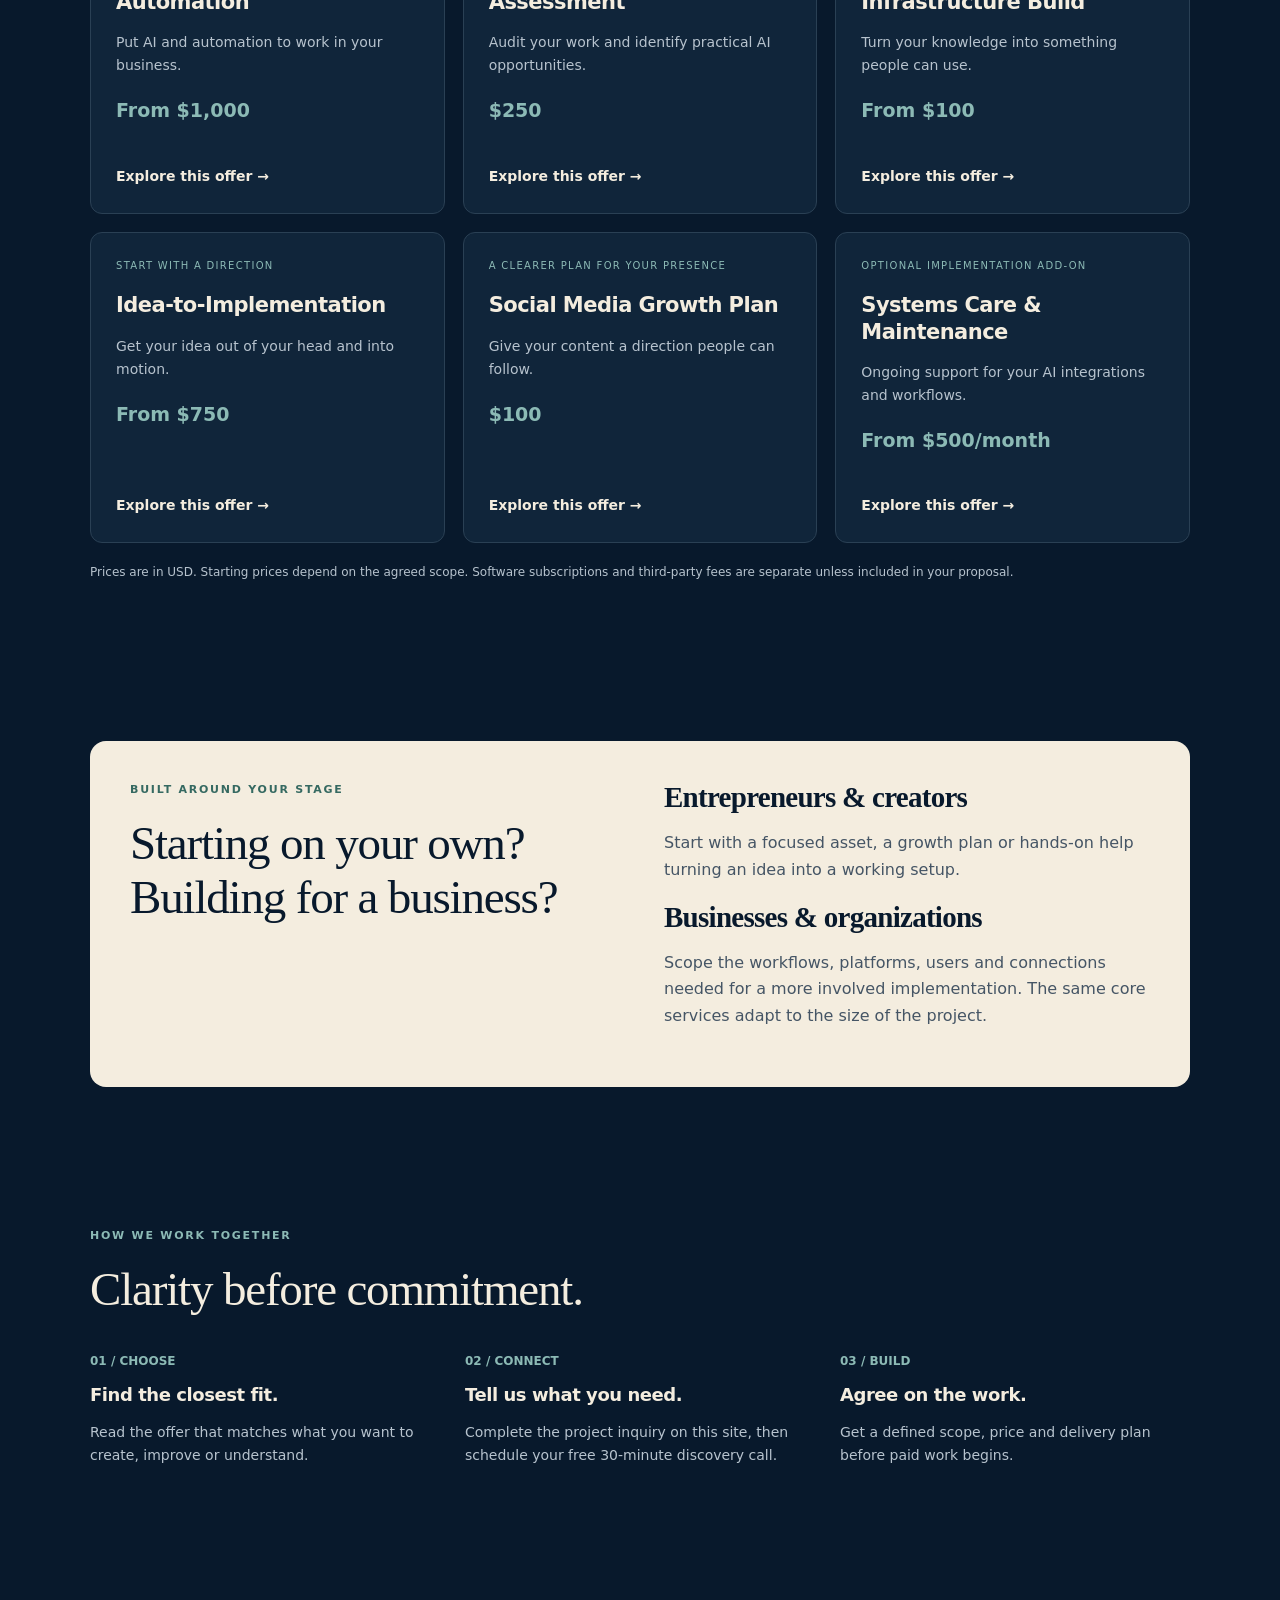
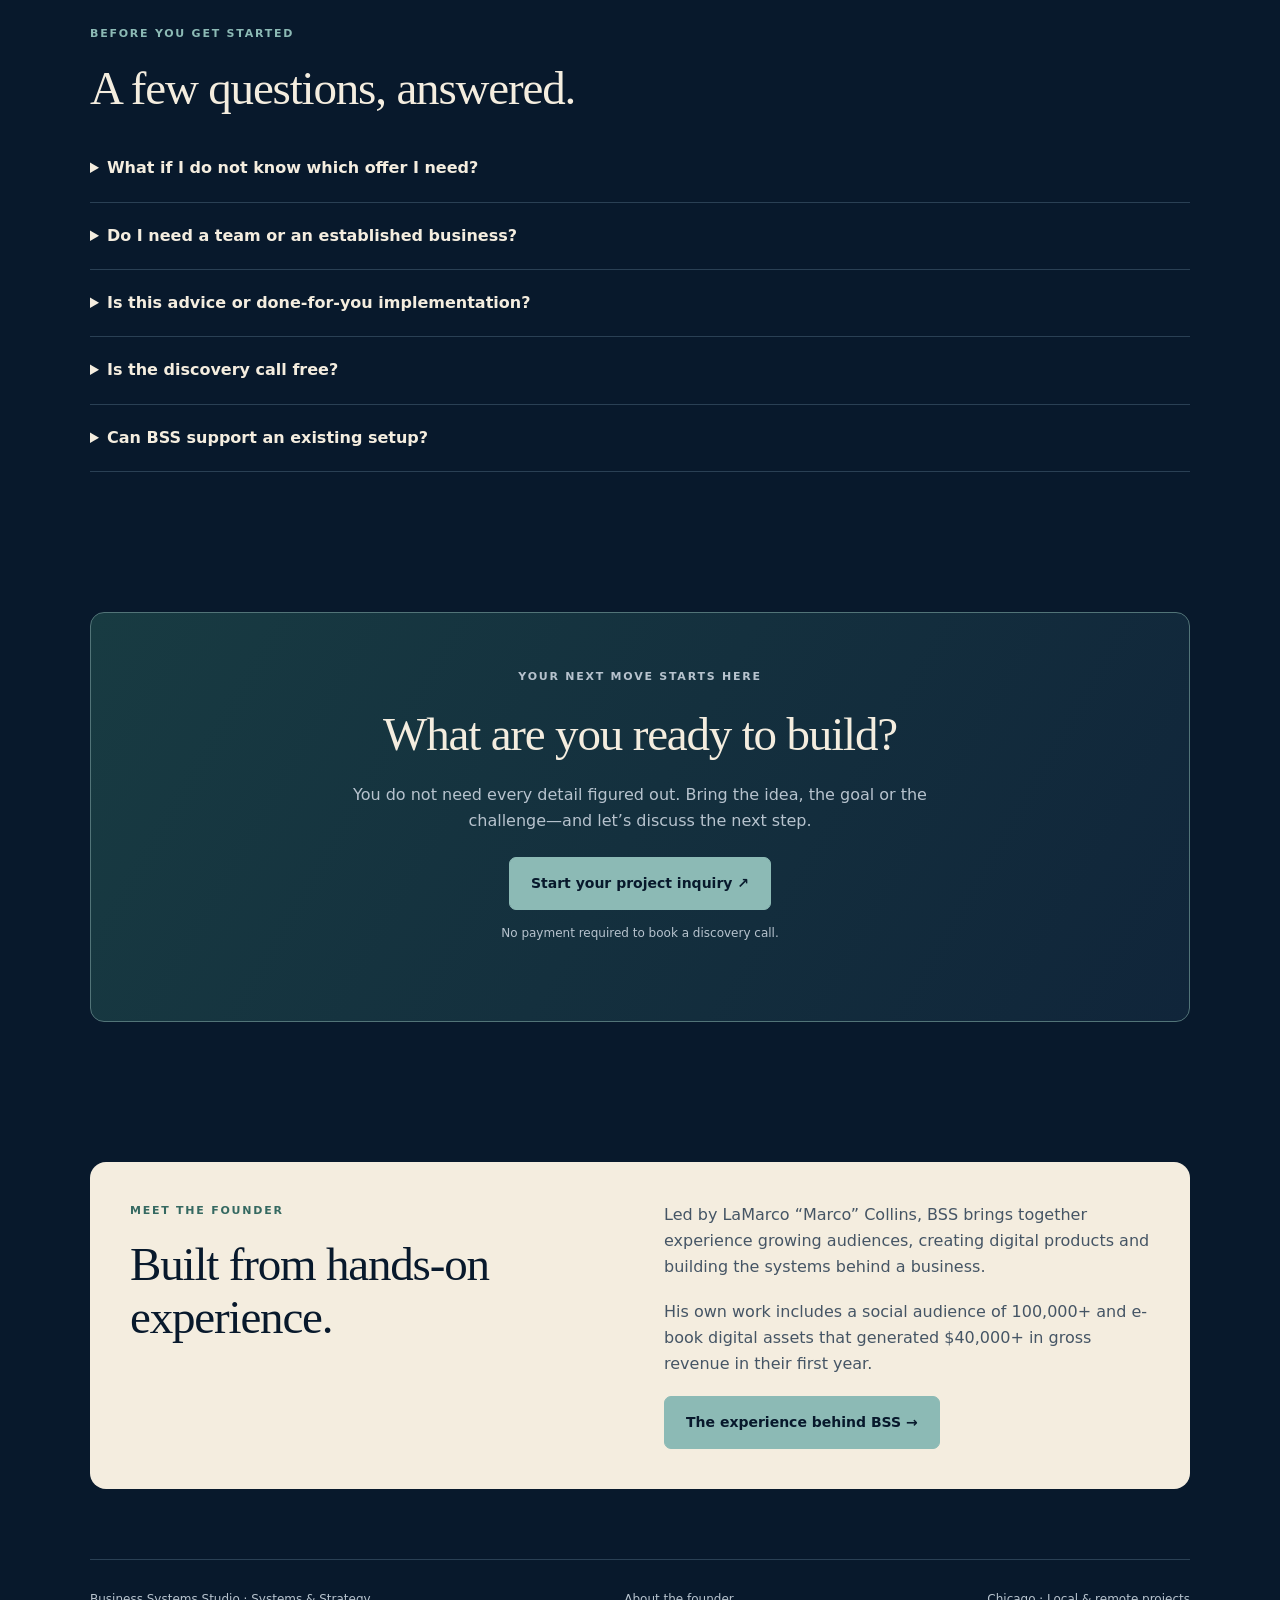
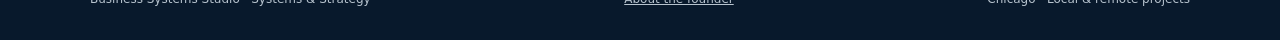
==== commit 864f111c: "Set AI integration flagship starting price to $1,000" ====
--- a/bss/index.html
+++ b/bss/index.html
@@ -1,6 +1,6 @@
 <!doctype html><html lang="en"><head><meta charset="utf-8"><meta name="viewport" content="width=device-width,initial-scale=1"><title>Ideas into Implementation | Business Systems Studio</title><meta name="description" content="AI integration and workflow automation for business owners and organizations. Explore implementation, a $250 audit and supporting digital builds."><meta name="theme-color" content="#08192c"><meta property="og:title" content="Ideas into Implementation | Business Systems Studio"><meta property="og:description" content="AI integration and workflow automation for business owners and organizations. Explore implementation, a $250 audit and supporting digital builds."><meta property="og:type" content="website"><meta property="og:image" content="https://lamarco99.github.io/lamarco-bio/bss/assets/bss-logo.jpg"><link rel="stylesheet" href="studio.css"></head><body><a class="skip" href="#main">Skip to content</a><div class="wrap"><header class="top"><a class="brand" href="./"><img src="assets/bss-logo.jpg" alt="BSS" width="48" height="48"><span>Business Systems Studio</span></a><nav aria-label="Main navigation"><a href="./" aria-current="page">Home</a><a href="./#offers">Offers</a><a href="about.html">About</a><a href="project.html">Start a project ↗</a></nav></header><main id="main"><section class="hero"><div><p class="eyebrow">Systems &amp; Strategy / Built around your next move</p><h1>Put AI to work.<br><em>Make your business run better.</em></h1><p class="intro">We help business owners, entrepreneurs and organizations incorporate AI and automation into everyday work, with practical workflows built around their tools and team.</p><div class="actions"><a class="btn" href="#offers">Find your starting point ↓</a><a class="btn secondary" href="project.html">Discuss your project ↗</a></div><p class="small">For entrepreneurs, creators, local businesses and organizations.</p></div><aside class="visual" aria-label="Our approach"><p class="eyebrow">From possibility to practical</p><h3>A clearer path.<br>A working result.</h3><div class="flow"><div><span>01</span> Clarify the idea or challenge</div><div><span>02</span> Map the right solution</div><div><span>03</span> Build and connect the pieces</div><div class="last"><span>04</span> Put it to work</div></div></aside></section><div class="ribbon"><span>Digital assets &amp; platforms</span><span>Ideas into implementation</span><span>AI &amp; automation</span><span>Growth strategy</span></div>
 <section class="block split"><div><p class="eyebrow">When the next step feels unclear</p><h2>Your business needs a practical AI starting point.</h2></div><div><p class="muted">You know AI could help, but choosing a useful task, connecting your tools and making it work reliably can feel unclear. Start with the work you repeat and the outcome you want to improve.</p><p class="muted">BSS helps you define what is needed, choose a practical direction and build the agreed solution. Start with the outcome you want. We will work through the pieces that get you there.</p></div></section>
-<section class="block" id="offers"><p class="eyebrow">Choose your next move</p><h2>The right support for what<br>you want to accomplish.</h2><p class="intro">Explore who each offer is for, what you receive and the starting investment before you inquire.</p><div class="grid"><article class="card"><span class="label">MAKE THE BUSINESS WORK BETTER</span><h3>AI Integration &amp; Workflow Automation</h3><p>Put AI and automation to work in your business.</p><p class="price">From $1,500</p><a class="link" href="business-systems.html">Explore this offer <span aria-hidden="true">→</span></a></article><article class="card"><span class="label">GET CLARITY BEFORE YOU BUILD</span><h3>Business Systems Assessment</h3><p>Audit your work and identify practical AI opportunities.</p><p class="price">$250</p><a class="link" href="assessment.html">Explore this offer <span aria-hidden="true">→</span></a></article><article class="card"><span class="label">CREATE SOMETHING VALUABLE</span><h3>Digital Asset &amp; Infrastructure Build</h3><p>Turn your knowledge into something people can use.</p><p class="price">From $100</p><a class="link" href="digital-build.html">Explore this offer <span aria-hidden="true">→</span></a></article><article class="card"><span class="label">START WITH A DIRECTION</span><h3>Idea-to-Implementation</h3><p>Get your idea out of your head and into motion.</p><p class="price">From $750</p><a class="link" href="idea-to-implementation.html">Explore this offer <span aria-hidden="true">→</span></a></article><article class="card"><span class="label">A CLEARER PLAN FOR YOUR PRESENCE</span><h3>Social Media Growth Plan</h3><p>Give your content a direction people can follow.</p><p class="price">$100</p><a class="link" href="social-media-growth.html">Explore this offer <span aria-hidden="true">→</span></a></article><article class="card"><span class="label">OPTIONAL IMPLEMENTATION ADD-ON</span><h3>Systems Care &amp; Maintenance</h3><p>Ongoing support for your AI integrations and workflows.</p><p class="price">From $500/month</p><a class="link" href="systems-care.html">Explore this offer <span aria-hidden="true">→</span></a></article></div><p class="small" style="margin-top:20px">Prices are in USD. Starting prices depend on the agreed scope. Software subscriptions and third-party fees are separate unless included in your proposal.</p></section>
+<section class="block" id="offers"><p class="eyebrow">Choose your next move</p><h2>The right support for what<br>you want to accomplish.</h2><p class="intro">Explore who each offer is for, what you receive and the starting investment before you inquire.</p><div class="grid"><article class="card"><span class="label">MAKE THE BUSINESS WORK BETTER</span><h3>AI Integration &amp; Workflow Automation</h3><p>Put AI and automation to work in your business.</p><p class="price">From $1,000</p><a class="link" href="business-systems.html">Explore this offer <span aria-hidden="true">→</span></a></article><article class="card"><span class="label">GET CLARITY BEFORE YOU BUILD</span><h3>Business Systems Assessment</h3><p>Audit your work and identify practical AI opportunities.</p><p class="price">$250</p><a class="link" href="assessment.html">Explore this offer <span aria-hidden="true">→</span></a></article><article class="card"><span class="label">CREATE SOMETHING VALUABLE</span><h3>Digital Asset &amp; Infrastructure Build</h3><p>Turn your knowledge into something people can use.</p><p class="price">From $100</p><a class="link" href="digital-build.html">Explore this offer <span aria-hidden="true">→</span></a></article><article class="card"><span class="label">START WITH A DIRECTION</span><h3>Idea-to-Implementation</h3><p>Get your idea out of your head and into motion.</p><p class="price">From $750</p><a class="link" href="idea-to-implementation.html">Explore this offer <span aria-hidden="true">→</span></a></article><article class="card"><span class="label">A CLEARER PLAN FOR YOUR PRESENCE</span><h3>Social Media Growth Plan</h3><p>Give your content a direction people can follow.</p><p class="price">$100</p><a class="link" href="social-media-growth.html">Explore this offer <span aria-hidden="true">→</span></a></article><article class="card"><span class="label">OPTIONAL IMPLEMENTATION ADD-ON</span><h3>Systems Care &amp; Maintenance</h3><p>Ongoing support for your AI integrations and workflows.</p><p class="price">From $500/month</p><a class="link" href="systems-care.html">Explore this offer <span aria-hidden="true">→</span></a></article></div><p class="small" style="margin-top:20px">Prices are in USD. Starting prices depend on the agreed scope. Software subscriptions and third-party fees are separate unless included in your proposal.</p></section>
 <section class="block"><div class="light split"><div><p class="eyebrow">Built around your stage</p><h2>Starting on your own?<br>Building for a business?</h2></div><div><h3>Entrepreneurs &amp; creators</h3><p>Start with a focused asset, a growth plan or hands-on help turning an idea into a working setup.</p><h3>Businesses &amp; organizations</h3><p>Scope the workflows, platforms, users and connections needed for a more involved implementation. The same core services adapt to the size of the project.</p></div></div></section>
 <section class="block"><p class="eyebrow">How we work together</p><h2>Clarity before commitment.</h2><div class="steps"><div><b>01 / CHOOSE</b><h3>Find the closest fit.</h3><p>Read the offer that matches what you want to create, improve or understand.</p></div><div><b>02 / CONNECT</b><h3>Tell us what you need.</h3><p>Complete the project inquiry on this site, then schedule your free 30-minute discovery call.</p></div><div><b>03 / BUILD</b><h3>Agree on the work.</h3><p>Get a defined scope, price and delivery plan before paid work begins.</p></div></div></section>
 <section class="block"><p class="eyebrow">Before you get started</p><h2>A few questions, answered.</h2><details><summary>What if I do not know which offer I need?</summary><p>Start a project inquiry and describe the result you want. The discovery call helps identify whether you need a build, hands-on starting support or an assessment first.</p></details><details><summary>Do I need a team or an established business?</summary><p>No. BSS works with people developing their first idea, independent business owners, brick-and-mortar businesses and organizations.</p></details><details><summary>Is this advice or done-for-you implementation?</summary><p>It depends on the offer. The Social Media Growth Plan gives you a strategy to implement. Idea-to-Implementation combines hands-on guidance with agreed setup. Digital builds and systems projects deliver the scoped asset or working setup. Assessments deliver findings and recommendations.</p></details><details><summary>Is the discovery call free?</summary><p>Yes. Your 30-minute discovery call is free. It is a conversation about fit, scope and next steps. Paid deliverables and timelines are agreed separately.</p></details><details><summary>Can BSS support an existing setup?</summary><p>Yes. We can explore improvements to an existing setup or ongoing maintenance. Compatibility, access and scope are reviewed before work is agreed.</p></details></section>
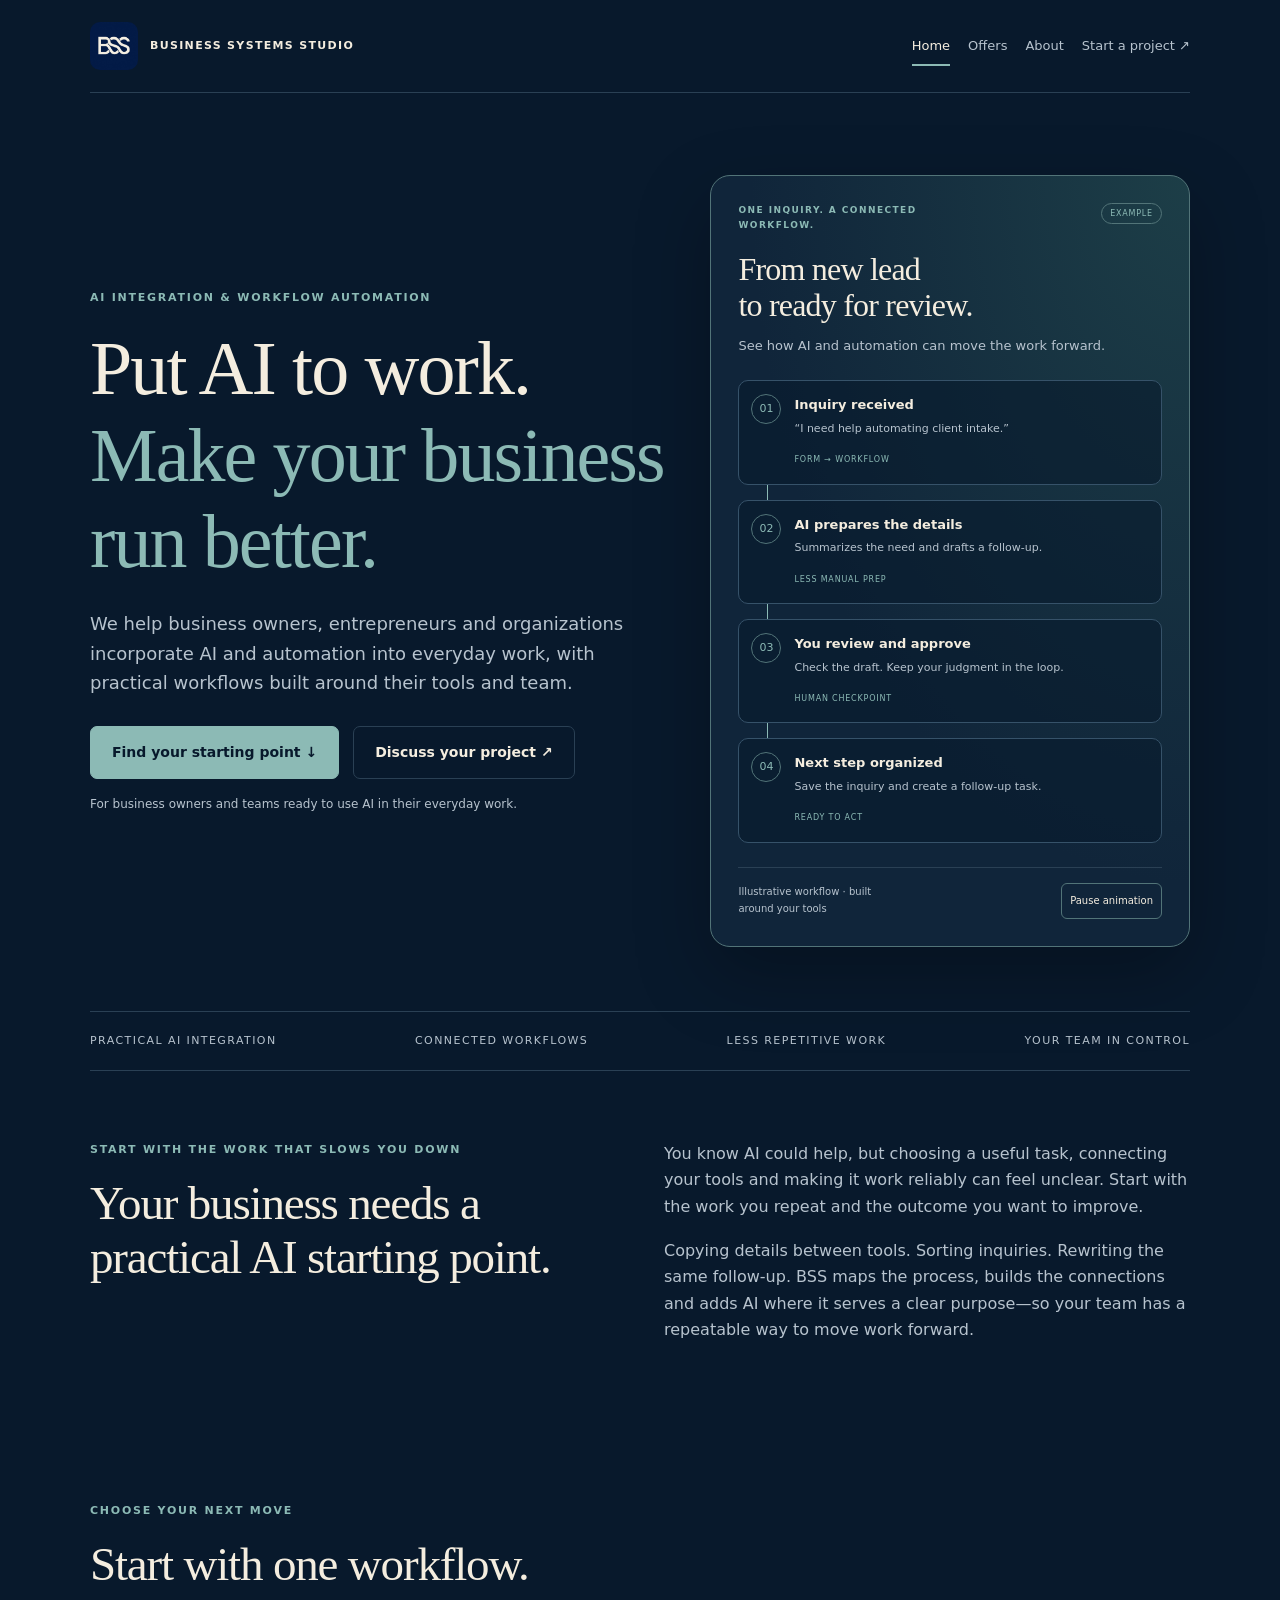
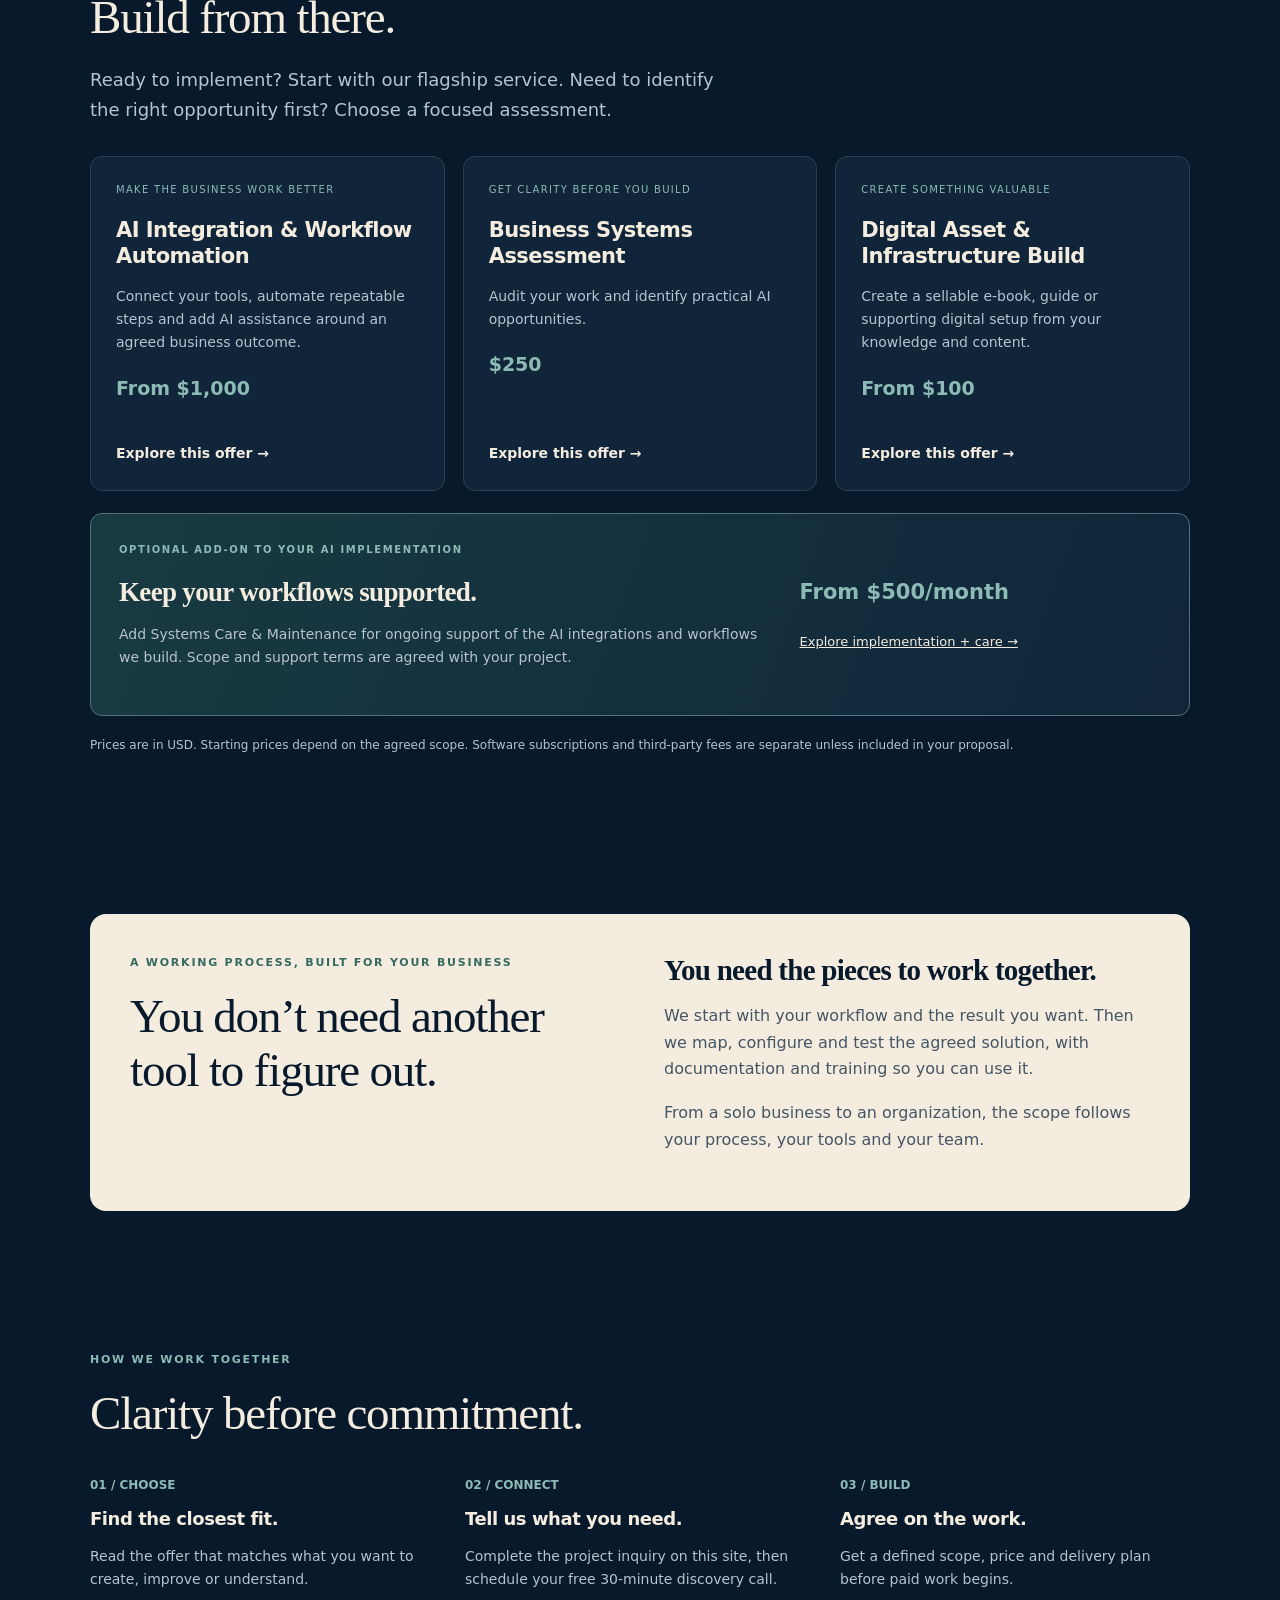
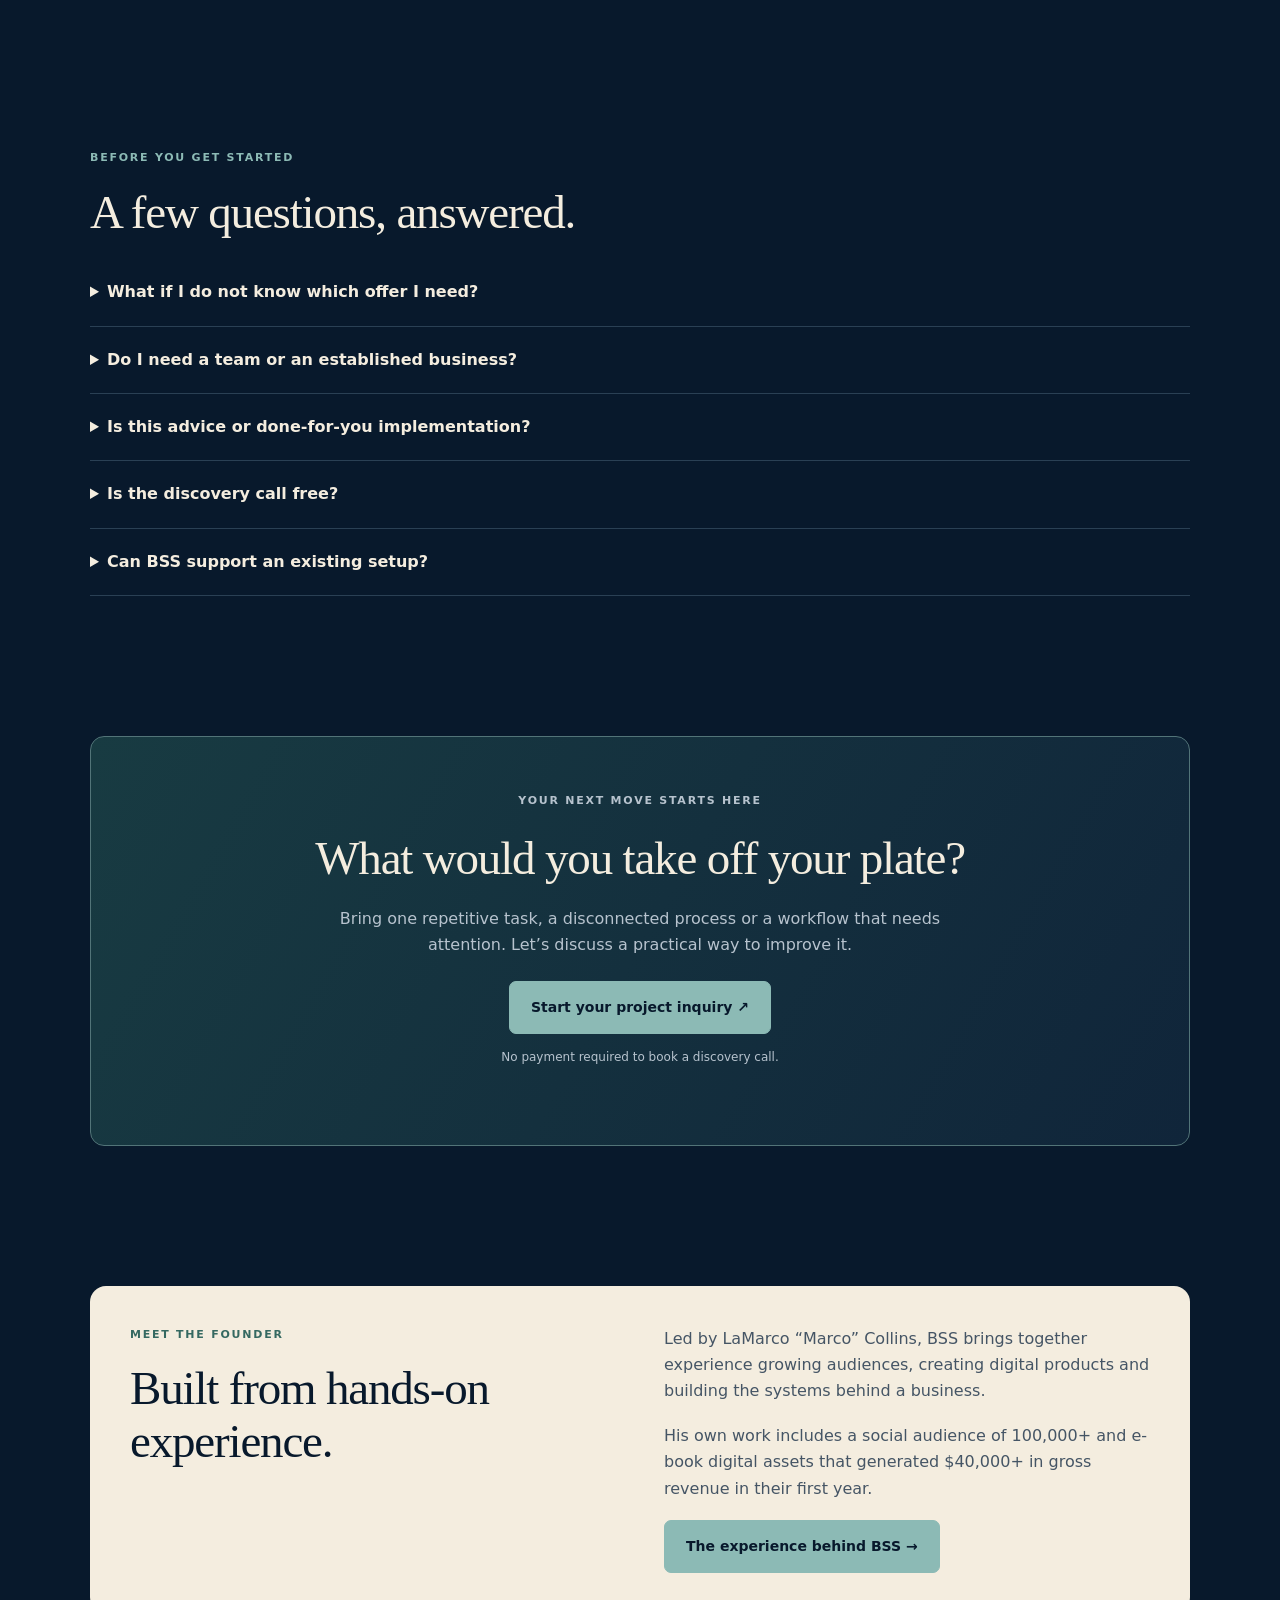
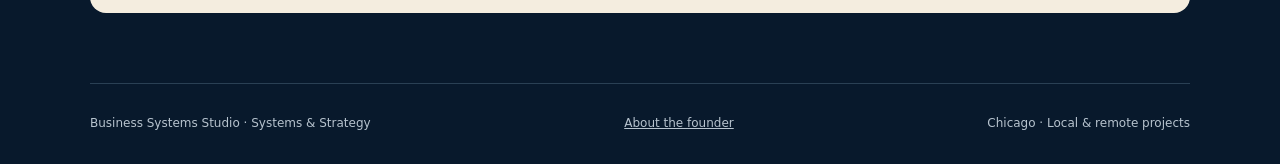
==== commit 966ff568: "Align BSS offers and add illustrative animated AI workflow" ====
--- a/bss/index.html
+++ b/bss/index.html
@@ -1,7 +1,7 @@
-<!doctype html><html lang="en"><head><meta charset="utf-8"><meta name="viewport" content="width=device-width,initial-scale=1"><title>Ideas into Implementation | Business Systems Studio</title><meta name="description" content="AI integration and workflow automation for business owners and organizations. Explore implementation, a $250 audit and supporting digital builds."><meta name="theme-color" content="#08192c"><meta property="og:title" content="Ideas into Implementation | Business Systems Studio"><meta property="og:description" content="AI integration and workflow automation for business owners and organizations. Explore implementation, a $250 audit and supporting digital builds."><meta property="og:type" content="website"><meta property="og:image" content="https://lamarco99.github.io/lamarco-bio/bss/assets/bss-logo.jpg"><link rel="stylesheet" href="studio.css"></head><body><a class="skip" href="#main">Skip to content</a><div class="wrap"><header class="top"><a class="brand" href="./"><img src="assets/bss-logo.jpg" alt="BSS" width="48" height="48"><span>Business Systems Studio</span></a><nav aria-label="Main navigation"><a href="./" aria-current="page">Home</a><a href="./#offers">Offers</a><a href="about.html">About</a><a href="project.html">Start a project ↗</a></nav></header><main id="main"><section class="hero"><div><p class="eyebrow">Systems &amp; Strategy / Built around your next move</p><h1>Put AI to work.<br><em>Make your business run better.</em></h1><p class="intro">We help business owners, entrepreneurs and organizations incorporate AI and automation into everyday work, with practical workflows built around their tools and team.</p><div class="actions"><a class="btn" href="#offers">Find your starting point ↓</a><a class="btn secondary" href="project.html">Discuss your project ↗</a></div><p class="small">For entrepreneurs, creators, local businesses and organizations.</p></div><aside class="visual" aria-label="Our approach"><p class="eyebrow">From possibility to practical</p><h3>A clearer path.<br>A working result.</h3><div class="flow"><div><span>01</span> Clarify the idea or challenge</div><div><span>02</span> Map the right solution</div><div><span>03</span> Build and connect the pieces</div><div class="last"><span>04</span> Put it to work</div></div></aside></section><div class="ribbon"><span>Digital assets &amp; platforms</span><span>Ideas into implementation</span><span>AI &amp; automation</span><span>Growth strategy</span></div>
-<section class="block split"><div><p class="eyebrow">When the next step feels unclear</p><h2>Your business needs a practical AI starting point.</h2></div><div><p class="muted">You know AI could help, but choosing a useful task, connecting your tools and making it work reliably can feel unclear. Start with the work you repeat and the outcome you want to improve.</p><p class="muted">BSS helps you define what is needed, choose a practical direction and build the agreed solution. Start with the outcome you want. We will work through the pieces that get you there.</p></div></section>
-<section class="block" id="offers"><p class="eyebrow">Choose your next move</p><h2>The right support for what<br>you want to accomplish.</h2><p class="intro">Explore who each offer is for, what you receive and the starting investment before you inquire.</p><div class="grid"><article class="card"><span class="label">MAKE THE BUSINESS WORK BETTER</span><h3>AI Integration &amp; Workflow Automation</h3><p>Put AI and automation to work in your business.</p><p class="price">From $1,000</p><a class="link" href="business-systems.html">Explore this offer <span aria-hidden="true">→</span></a></article><article class="card"><span class="label">GET CLARITY BEFORE YOU BUILD</span><h3>Business Systems Assessment</h3><p>Audit your work and identify practical AI opportunities.</p><p class="price">$250</p><a class="link" href="assessment.html">Explore this offer <span aria-hidden="true">→</span></a></article><article class="card"><span class="label">CREATE SOMETHING VALUABLE</span><h3>Digital Asset &amp; Infrastructure Build</h3><p>Turn your knowledge into something people can use.</p><p class="price">From $100</p><a class="link" href="digital-build.html">Explore this offer <span aria-hidden="true">→</span></a></article><article class="card"><span class="label">START WITH A DIRECTION</span><h3>Idea-to-Implementation</h3><p>Get your idea out of your head and into motion.</p><p class="price">From $750</p><a class="link" href="idea-to-implementation.html">Explore this offer <span aria-hidden="true">→</span></a></article><article class="card"><span class="label">A CLEARER PLAN FOR YOUR PRESENCE</span><h3>Social Media Growth Plan</h3><p>Give your content a direction people can follow.</p><p class="price">$100</p><a class="link" href="social-media-growth.html">Explore this offer <span aria-hidden="true">→</span></a></article><article class="card"><span class="label">OPTIONAL IMPLEMENTATION ADD-ON</span><h3>Systems Care &amp; Maintenance</h3><p>Ongoing support for your AI integrations and workflows.</p><p class="price">From $500/month</p><a class="link" href="systems-care.html">Explore this offer <span aria-hidden="true">→</span></a></article></div><p class="small" style="margin-top:20px">Prices are in USD. Starting prices depend on the agreed scope. Software subscriptions and third-party fees are separate unless included in your proposal.</p></section>
-<section class="block"><div class="light split"><div><p class="eyebrow">Built around your stage</p><h2>Starting on your own?<br>Building for a business?</h2></div><div><h3>Entrepreneurs &amp; creators</h3><p>Start with a focused asset, a growth plan or hands-on help turning an idea into a working setup.</p><h3>Businesses &amp; organizations</h3><p>Scope the workflows, platforms, users and connections needed for a more involved implementation. The same core services adapt to the size of the project.</p></div></div></section>
+<!doctype html><html lang="en"><head><meta charset="utf-8"><meta name="viewport" content="width=device-width,initial-scale=1"><title>AI Integration &amp; Workflow Automation | Business Systems Studio</title><meta name="description" content="AI integration and workflow automation for business owners and organizations. Explore implementation, a $250 audit and supporting digital builds."><meta name="theme-color" content="#08192c"><meta property="og:title" content="AI Integration &amp; Workflow Automation | Business Systems Studio"><meta property="og:description" content="AI integration and workflow automation for business owners and organizations. Explore implementation, a $250 audit and supporting digital builds."><meta property="og:type" content="website"><meta property="og:image" content="https://lamarco99.github.io/lamarco-bio/bss/assets/bss-logo.jpg"><link rel="stylesheet" href="studio.css"></head><body><a class="skip" href="#main">Skip to content</a><div class="wrap"><header class="top"><a class="brand" href="./"><img src="assets/bss-logo.jpg" alt="BSS" width="48" height="48"><span>Business Systems Studio</span></a><nav aria-label="Main navigation"><a href="./" aria-current="page">Home</a><a href="./#offers">Offers</a><a href="about.html">About</a><a href="project.html">Start a project ↗</a></nav></header><main id="main"><section class="hero"><div><p class="eyebrow">AI integration &amp; workflow automation</p><h1>Put AI to work.<br><em>Make your business run better.</em></h1><p class="intro">We help business owners, entrepreneurs and organizations incorporate AI and automation into everyday work, with practical workflows built around their tools and team.</p><div class="actions"><a class="btn" href="#offers">Find your starting point ↓</a><a class="btn secondary" href="project.html">Discuss your project ↗</a></div><p class="small">For business owners and teams ready to use AI in their everyday work.</p></div><aside class="workflow-demo" aria-label="Example inquiry workflow"><div class="demo-top"><span class="eyebrow">One inquiry. A connected workflow.</span><span class="demo-badge">EXAMPLE</span></div><h3>From new lead<br>to ready for review.</h3><p class="demo-intro">See how AI and automation can move the work forward.</p><ol class="demo-track"><li style="--step:0"><span class="node">01</span><div><strong>Inquiry received</strong><p>“I need help automating client intake.”</p><span class="tag">FORM → WORKFLOW</span></div></li><li style="--step:1"><span class="node">02</span><div><strong>AI prepares the details</strong><p>Summarizes the need and drafts a follow-up.</p><span class="tag">LESS MANUAL PREP</span></div></li><li style="--step:2"><span class="node">03</span><div><strong>You review and approve</strong><p>Check the draft. Keep your judgment in the loop.</p><span class="tag">HUMAN CHECKPOINT</span></div></li><li style="--step:3"><span class="node">04</span><div><strong>Next step organized</strong><p>Save the inquiry and create a follow-up task.</p><span class="tag">READY TO ACT</span></div></li></ol><div class="demo-bottom"><span>Illustrative workflow · built around your tools</span><button type="button" id="motion-toggle" aria-pressed="false">Pause animation</button></div></aside></section><div class="ribbon"><span>Practical AI integration</span><span>Connected workflows</span><span>Less repetitive work</span><span>Your team in control</span></div>
+<section class="block split"><div><p class="eyebrow">Start with the work that slows you down</p><h2>Your business needs a practical AI starting point.</h2></div><div><p class="muted">You know AI could help, but choosing a useful task, connecting your tools and making it work reliably can feel unclear. Start with the work you repeat and the outcome you want to improve.</p><p class="muted">Copying details between tools. Sorting inquiries. Rewriting the same follow-up. BSS maps the process, builds the connections and adds AI where it serves a clear purpose—so your team has a repeatable way to move work forward.</p></div></section>
+<section class="block" id="offers"><p class="eyebrow">Choose your next move</p><h2>Start with one workflow.<br>Build from there.</h2><p class="intro">Ready to implement? Start with our flagship service. Need to identify the right opportunity first? Choose a focused assessment.</p><div class="grid"><article class="card"><span class="label">MAKE THE BUSINESS WORK BETTER</span><h3>AI Integration &amp; Workflow Automation</h3><p>Connect your tools, automate repeatable steps and add AI assistance around an agreed business outcome.</p><p class="price">From $1,000</p><a class="link" href="business-systems.html">Explore this offer <span aria-hidden="true">→</span></a></article><article class="card"><span class="label">GET CLARITY BEFORE YOU BUILD</span><h3>Business Systems Assessment</h3><p>Audit your work and identify practical AI opportunities.</p><p class="price">$250</p><a class="link" href="assessment.html">Explore this offer <span aria-hidden="true">→</span></a></article><article class="card"><span class="label">CREATE SOMETHING VALUABLE</span><h3>Digital Asset &amp; Infrastructure Build</h3><p>Create a sellable e-book, guide or supporting digital setup from your knowledge and content.</p><p class="price">From $100</p><a class="link" href="digital-build.html">Explore this offer <span aria-hidden="true">→</span></a></article></div><div class="care-addon"><div><p class="eyebrow">Optional add-on to your AI implementation</p><h3>Keep your workflows supported.</h3><p>Add Systems Care &amp; Maintenance for ongoing support of the AI integrations and workflows we build. Scope and support terms are agreed with your project.</p></div><div><p class="price">From $500/month</p><a href="business-systems.html#system-care">Explore implementation + care →</a></div></div><p class="small" style="margin-top:20px">Prices are in USD. Starting prices depend on the agreed scope. Software subscriptions and third-party fees are separate unless included in your proposal.</p></section>
+<section class="block"><div class="light split"><div><p class="eyebrow">A working process, built for your business</p><h2>You don’t need another tool to figure out.</h2></div><div><h3>You need the pieces to work together.</h3><p>We start with your workflow and the result you want. Then we map, configure and test the agreed solution, with documentation and training so you can use it.</p><p>From a solo business to an organization, the scope follows your process, your tools and your team.</p></div></div></section>
 <section class="block"><p class="eyebrow">How we work together</p><h2>Clarity before commitment.</h2><div class="steps"><div><b>01 / CHOOSE</b><h3>Find the closest fit.</h3><p>Read the offer that matches what you want to create, improve or understand.</p></div><div><b>02 / CONNECT</b><h3>Tell us what you need.</h3><p>Complete the project inquiry on this site, then schedule your free 30-minute discovery call.</p></div><div><b>03 / BUILD</b><h3>Agree on the work.</h3><p>Get a defined scope, price and delivery plan before paid work begins.</p></div></div></section>
-<section class="block"><p class="eyebrow">Before you get started</p><h2>A few questions, answered.</h2><details><summary>What if I do not know which offer I need?</summary><p>Start a project inquiry and describe the result you want. The discovery call helps identify whether you need a build, hands-on starting support or an assessment first.</p></details><details><summary>Do I need a team or an established business?</summary><p>No. BSS works with people developing their first idea, independent business owners, brick-and-mortar businesses and organizations.</p></details><details><summary>Is this advice or done-for-you implementation?</summary><p>It depends on the offer. The Social Media Growth Plan gives you a strategy to implement. Idea-to-Implementation combines hands-on guidance with agreed setup. Digital builds and systems projects deliver the scoped asset or working setup. Assessments deliver findings and recommendations.</p></details><details><summary>Is the discovery call free?</summary><p>Yes. Your 30-minute discovery call is free. It is a conversation about fit, scope and next steps. Paid deliverables and timelines are agreed separately.</p></details><details><summary>Can BSS support an existing setup?</summary><p>Yes. We can explore improvements to an existing setup or ongoing maintenance. Compatibility, access and scope are reviewed before work is agreed.</p></details></section>
-<section class="block"><div class="closing"><p class="eyebrow">Your next move starts here</p><h2>What are you ready to build?</h2><p>You do not need every detail figured out. Bring the idea, the goal or the challenge—and let’s discuss the next step.</p><a class="btn" href="project.html">Start your project inquiry ↗</a><p class="small" style="margin-top:14px">No payment required to book a discovery call.</p></div></section><section class="block"><div class="light split"><div><p class="eyebrow">Meet the founder</p><h2>Built from hands-on experience.</h2></div><div><p>Led by LaMarco “Marco” Collins, BSS brings together experience growing audiences, creating digital products and building the systems behind a business.</p><p>His own work includes a social audience of 100,000+ and e-book digital assets that generated $40,000+ in gross revenue in their first year.</p><a class="btn" href="about.html">The experience behind BSS →</a></div></div></section></main><footer class="footer"><span>Business Systems Studio · Systems &amp; Strategy</span><a href="about.html">About the founder</a><span>Chicago · Local &amp; remote projects</span></footer></div></body></html>+<section class="block"><p class="eyebrow">Before you get started</p><h2>A few questions, answered.</h2><details><summary>What if I do not know which offer I need?</summary><p>Describe the work you repeat and the result you want. On the discovery call, we’ll identify whether a focused assessment or implementation is the right starting point.</p></details><details><summary>Do I need a team or an established business?</summary><p>You can be a solo entrepreneur, a business owner or an organization. The best starting point is a real task or process you want to improve with AI and automation.</p></details><details><summary>Is this advice or done-for-you implementation?</summary><p>AI Integration &amp; Workflow Automation delivers the scoped working setup, testing and handoff. The $250 Business Systems Assessment delivers audit findings and recommendations; implementation is separate. Digital builds deliver the agreed asset or setup.</p></details><details><summary>Is the discovery call free?</summary><p>Yes. Your 30-minute discovery call is free. It is a conversation about fit, scope and next steps. Paid deliverables and timelines are agreed separately.</p></details><details><summary>Can BSS support an existing setup?</summary><p>Yes. Compatibility, access and scope are reviewed first. For AI implementation clients, Systems Care &amp; Maintenance is an optional add-on for ongoing support; it is discussed with your implementation.</p></details></section>
+<section class="block"><div class="closing"><p class="eyebrow">Your next move starts here</p><h2>What would you take off your plate?</h2><p>Bring one repetitive task, a disconnected process or a workflow that needs attention. Let’s discuss a practical way to improve it.</p><a class="btn" href="project.html">Start your project inquiry ↗</a><p class="small" style="margin-top:14px">No payment required to book a discovery call.</p></div></section><section class="block"><div class="light split"><div><p class="eyebrow">Meet the founder</p><h2>Built from hands-on experience.</h2></div><div><p>Led by LaMarco “Marco” Collins, BSS brings together experience growing audiences, creating digital products and building the systems behind a business.</p><p>His own work includes a social audience of 100,000+ and e-book digital assets that generated $40,000+ in gross revenue in their first year.</p><a class="btn" href="about.html">The experience behind BSS →</a></div></div></section></main><footer class="footer"><span>Business Systems Studio · Systems &amp; Strategy</span><a href="about.html">About the founder</a><span>Chicago · Local &amp; remote projects</span></footer></div><script>(function(){const demo=document.querySelector('.workflow-demo'),button=document.getElementById('motion-toggle'),reduced=window.matchMedia('(prefers-reduced-motion: reduce)');if(reduced.matches){demo.classList.add('paused');button.textContent='Play animation';button.setAttribute('aria-pressed','true');}button.addEventListener('click',function(){const paused=demo.classList.toggle('paused');button.textContent=paused?'Play animation':'Pause animation';button.setAttribute('aria-pressed',String(paused));});})();</script></body></html>
--- a/bss/studio.css
+++ b/bss/studio.css
@@ -3,3 +3,6 @@
 
 /* Shared navigation */
 .top nav{display:flex;align-items:center;flex-wrap:wrap;gap:8px 18px}.top nav a{display:inline-flex;align-items:center;min-height:40px}.top nav a[aria-current="page"]{color:var(--cream);box-shadow:inset 0 -2px var(--teal)}@media(max-width:680px){.top{flex-direction:column;align-items:flex-start;gap:12px}.top nav{width:100%;justify-content:space-between;gap:4px 12px}.top nav a:first-child{display:inline-flex}.top nav a{font-size:13px}.brand span{max-width:none}}@media(max-width:360px){.top nav{justify-content:flex-start;gap:4px 16px}}
+
+/* Illustrative workflow demo */
+.workflow-demo{position:relative;border:1px solid #527478;border-radius:20px;padding:27px;background:radial-gradient(ellipse at top right,#28545388,transparent 65%),#10253a;box-shadow:0 28px 75px #0004;overflow:hidden}.demo-top{display:flex;align-items:flex-start;justify-content:space-between;gap:12px}.demo-top .eyebrow{font-size:9px;max-width:200px}.demo-badge{font-size:8px;letter-spacing:.1em;border:1px solid #527478;border-radius:20px;padding:3px 8px;color:var(--teal)}.workflow-demo h3{font:32px/1.13 Georgia,serif;margin-bottom:12px}.demo-intro{font-size:13px;color:var(--muted)}.demo-track{padding:0;list-style:none;margin:24px 0}.demo-track li{display:flex;gap:13px;position:relative;padding:13px 12px;margin:0 0 15px;border:1px solid #365269;border-radius:10px;background:#08192c99;animation:workflow-step 12s linear infinite;animation-delay:calc(var(--step) * 3s)}.demo-track li:not(:last-child):after{content:'';position:absolute;width:1px;height:16px;bottom:-17px;left:28px;background:var(--teal)}.node{flex:none;display:grid;place-items:center;width:30px;height:30px;border-radius:50%;border:1px solid #527478;color:var(--teal);font-size:11px}.demo-track strong{font-size:13px;display:block}.demo-track p{font-size:11px;line-height:1.5;color:var(--muted);margin:5px 0 7px}.tag{font-size:8px;letter-spacing:.1em;color:var(--teal)}.demo-bottom{border-top:1px solid var(--line);padding-top:15px;display:flex;gap:12px;align-items:center;justify-content:space-between}.demo-bottom>span{font-size:10px;color:var(--muted);max-width:150px}.demo-bottom button{font:inherit;font-size:10px;color:var(--cream);background:transparent;border:1px solid #527478;border-radius:6px;padding:8px;cursor:pointer;min-height:36px}.demo-bottom button:focus-visible{outline:3px solid var(--teal);outline-offset:3px}.paused .demo-track li{animation-play-state:paused}.care-addon{display:grid;grid-template-columns:1.8fr 1fr;gap:30px;align-items:center;border:1px solid #527478;background:linear-gradient(110deg,#183b42,#10253a);padding:28px;border-radius:12px;margin-top:22px}.care-addon p{font-size:14px;color:var(--muted)}.care-addon .eyebrow{font-size:10px;color:var(--teal)}.care-addon .price{font-size:21px;color:var(--teal)}.care-addon a{font-size:13px}.care-addon h3{font-family:Georgia,serif;font-size:27px}.hero{grid-template-columns:1.2fr 1fr;gap:45px}@keyframes workflow-step{0%,24%{border-color:var(--teal);box-shadow:0 0 0 1px #8cbab555,0 0 22px #8cbab511;background:#1d3e47}27%,100%{border-color:#365269;box-shadow:none;background:#08192c99}}@media(max-width:800px){.hero{grid-template-columns:1fr}.workflow-demo{max-width:540px;width:100%;margin:auto}.care-addon{grid-template-columns:1fr;gap:8px}}@media(max-width:400px){.workflow-demo{padding:21px}.demo-top .eyebrow{max-width:155px}.demo-bottom{gap:8px}}@media(prefers-reduced-motion:reduce){.demo-track li{animation:none}.workflow-demo:not(.paused) .demo-track li{animation:workflow-step 12s linear infinite;animation-delay:calc(var(--step) * 3s)}}
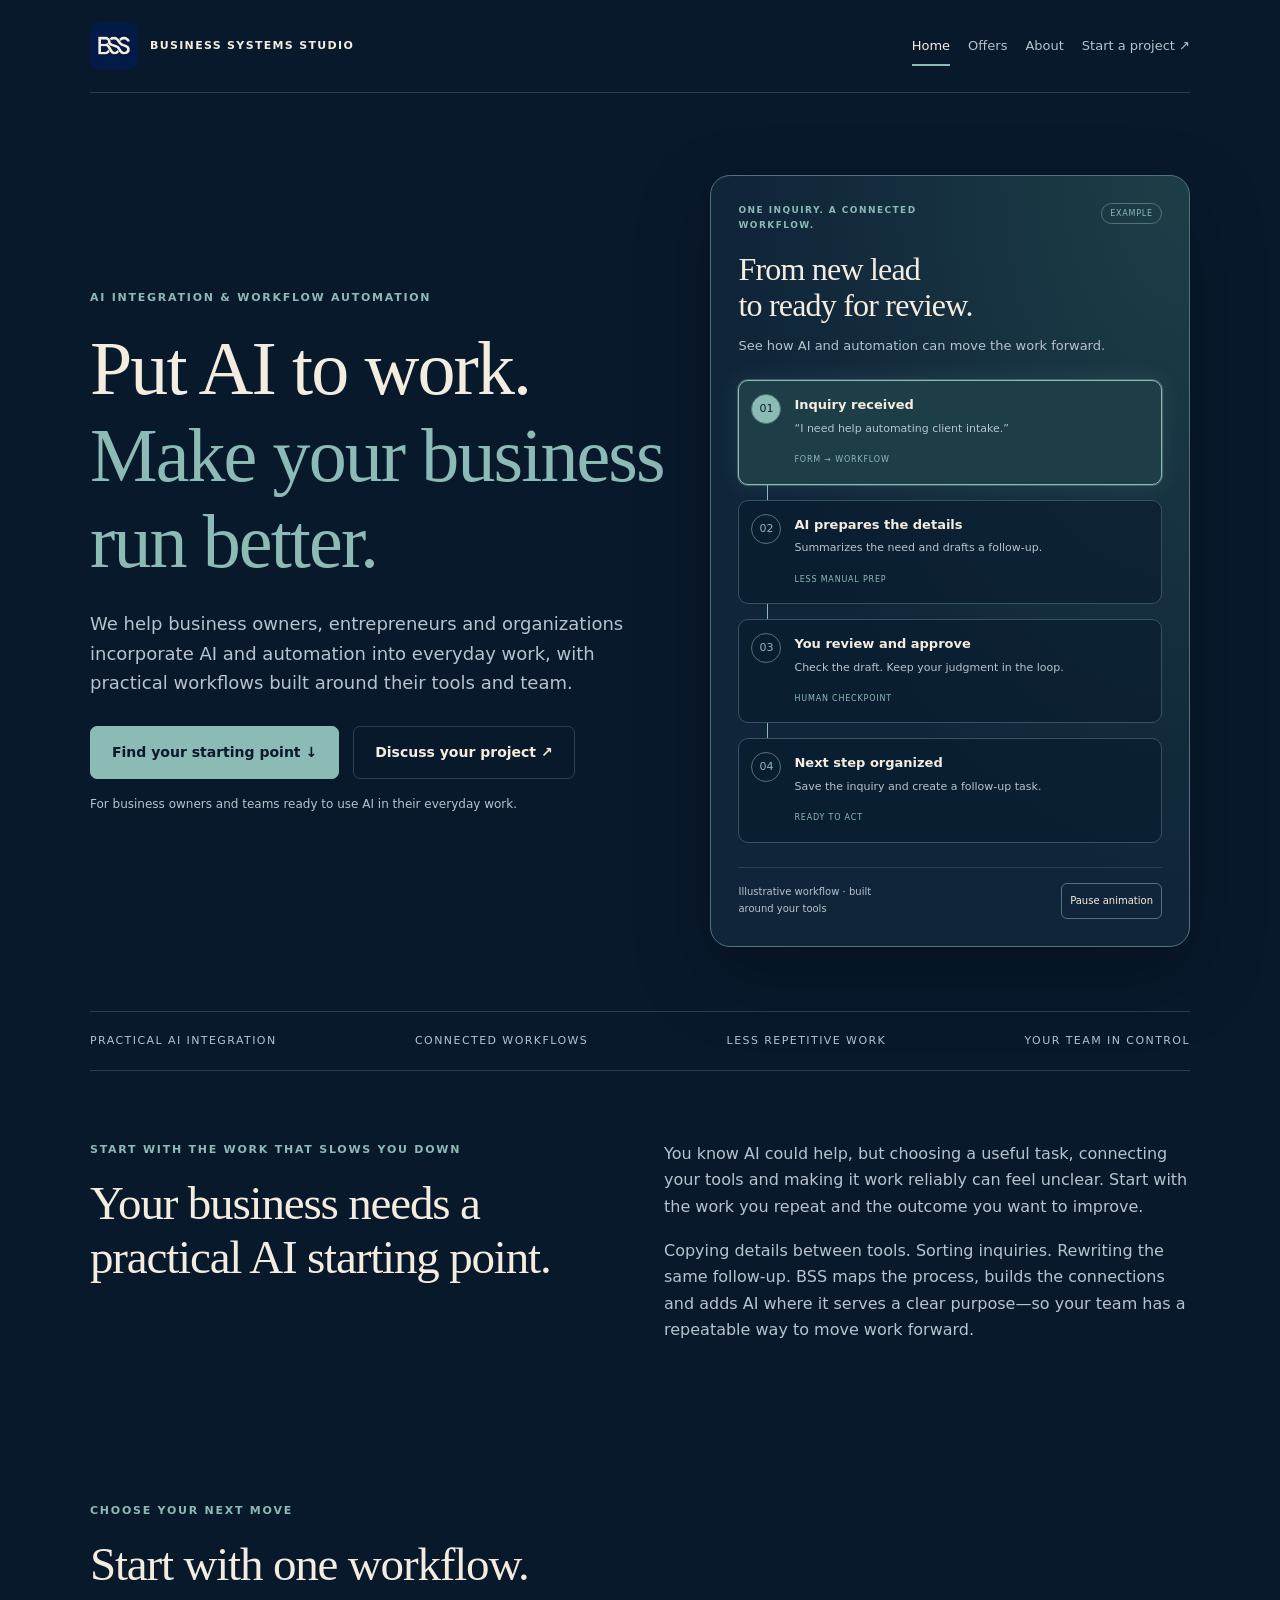
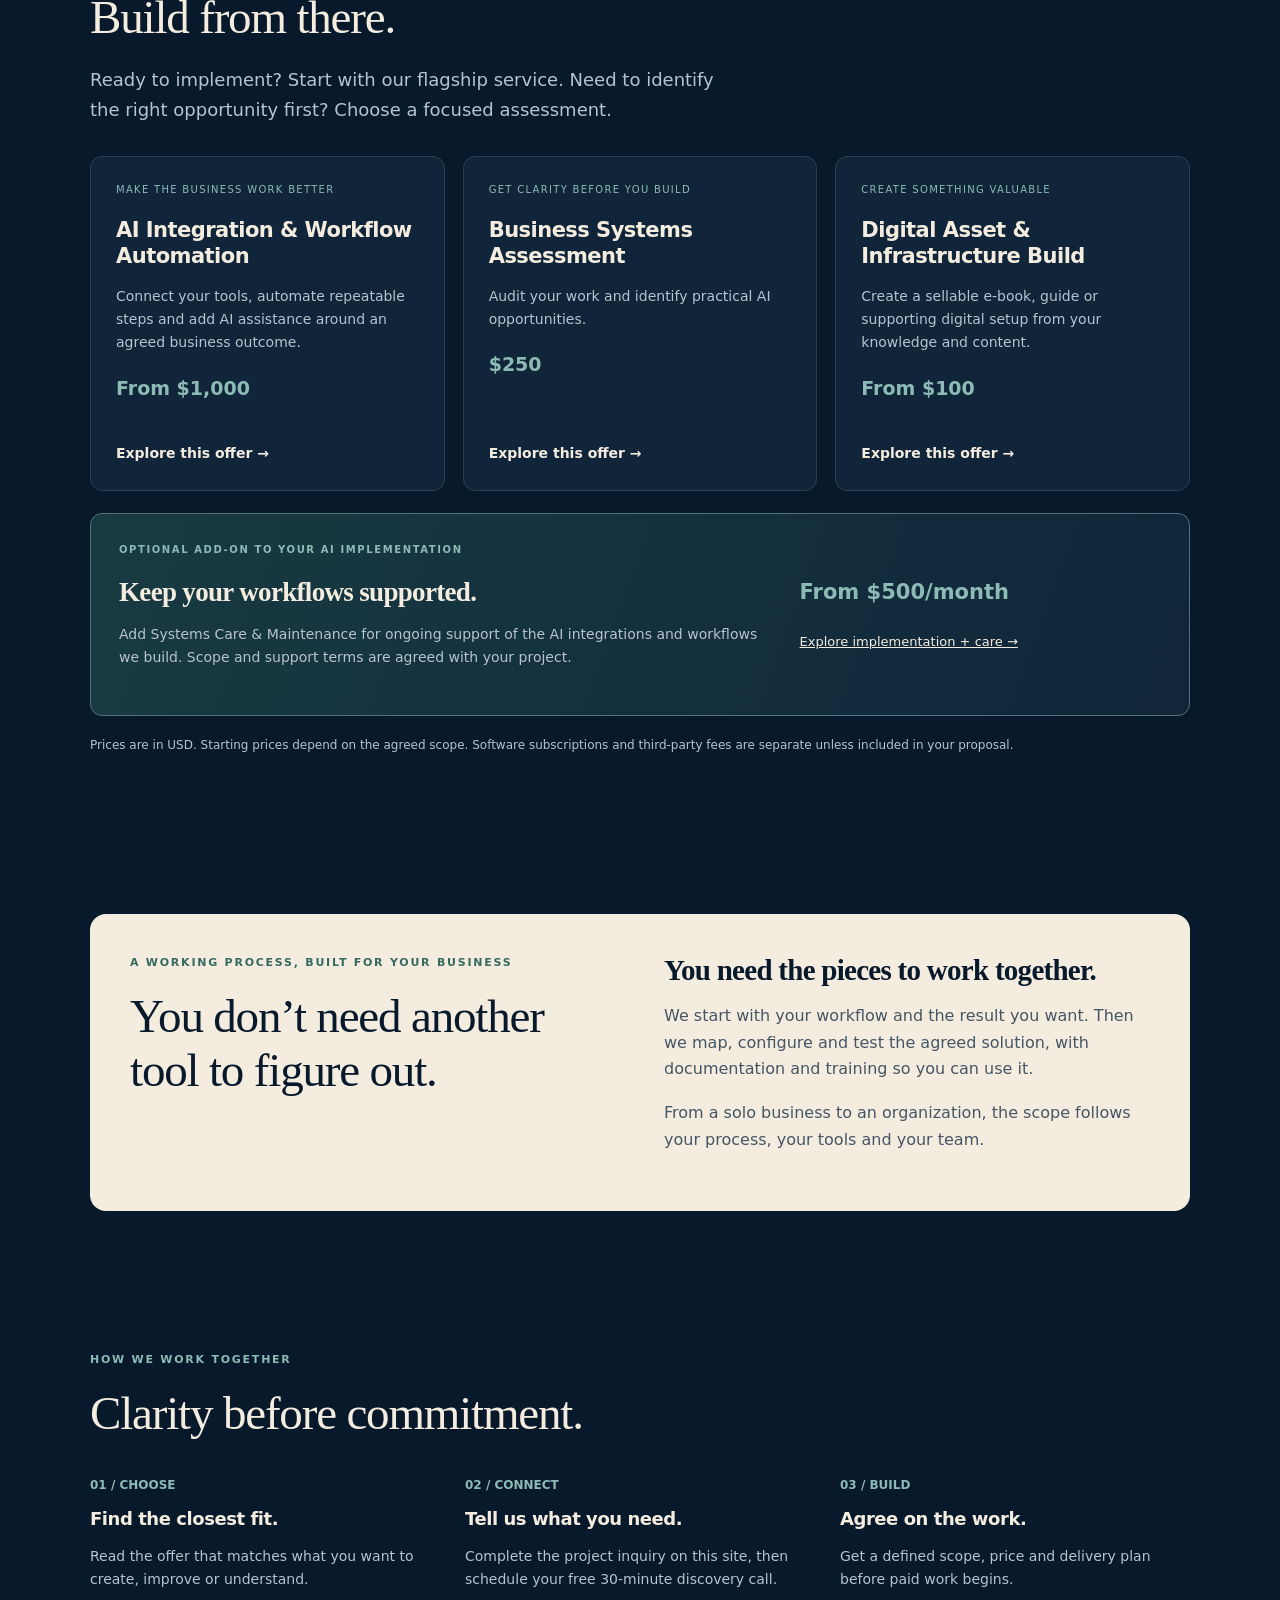
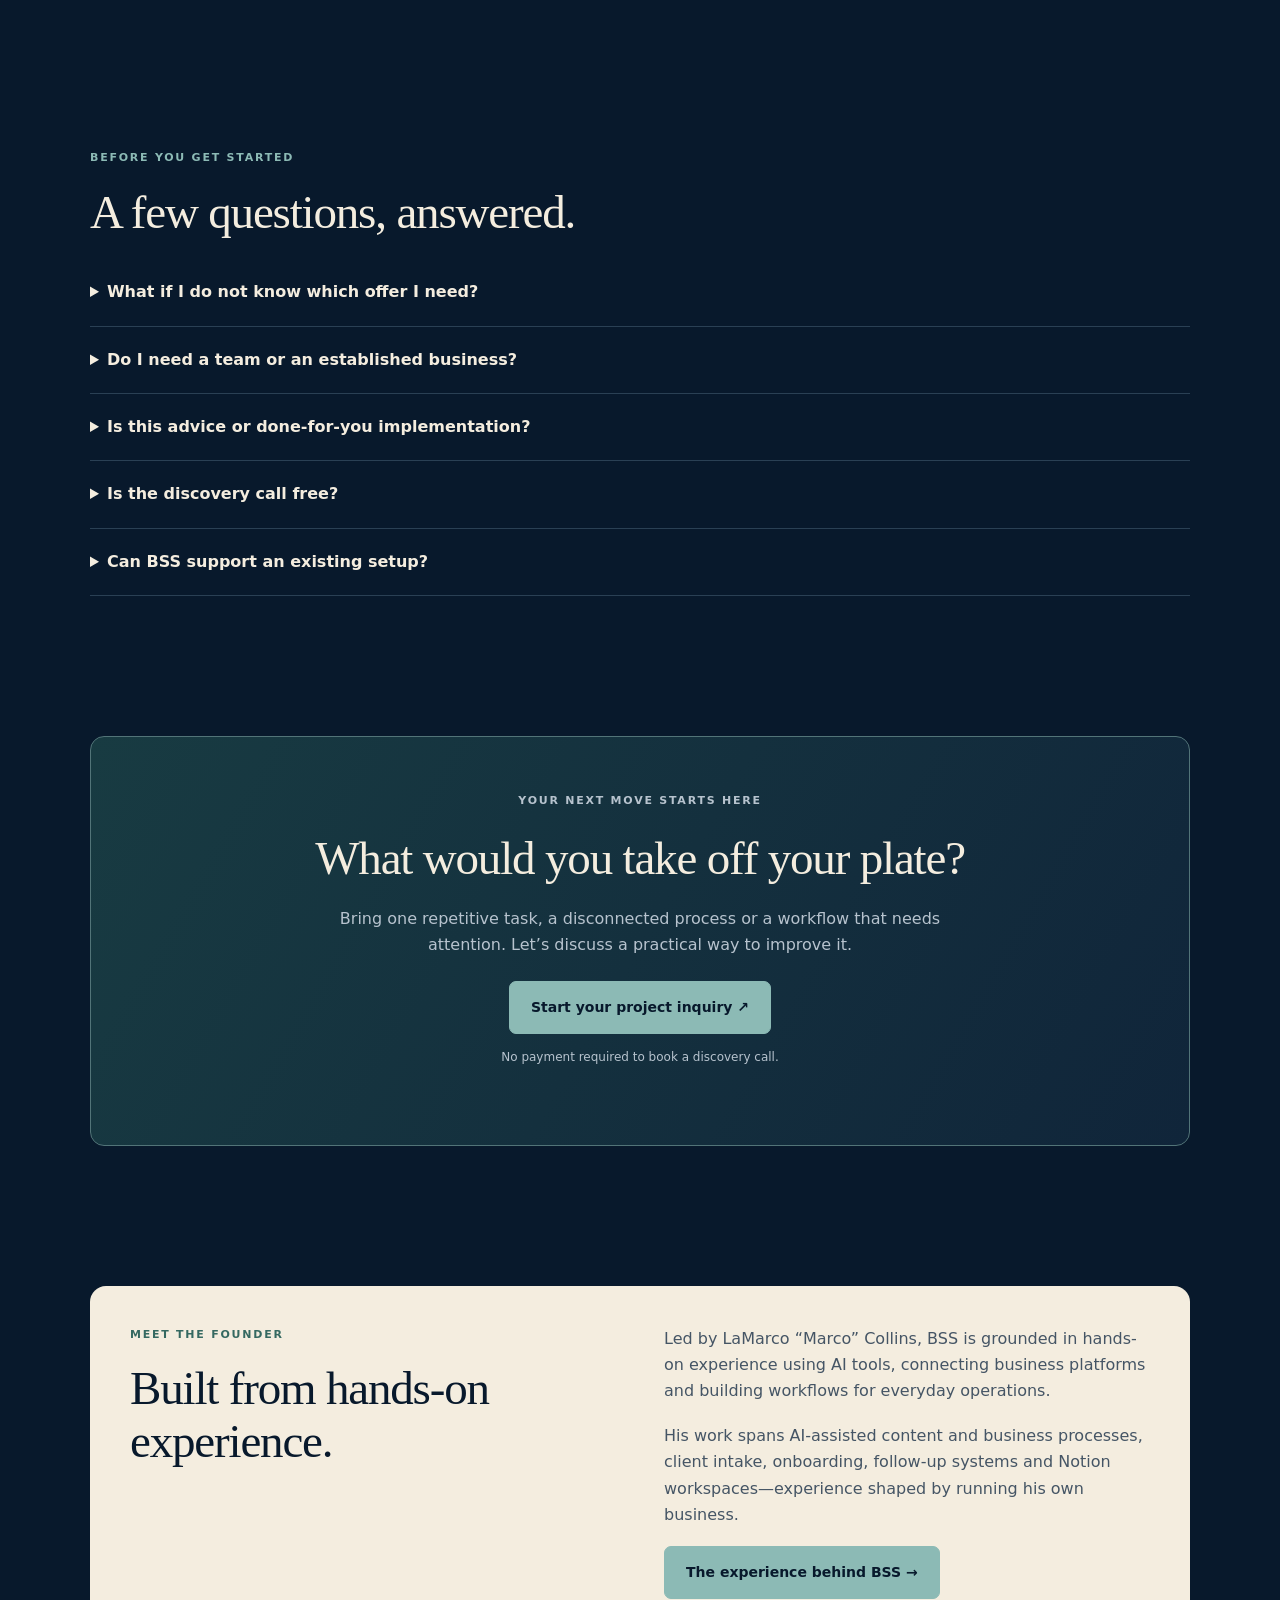
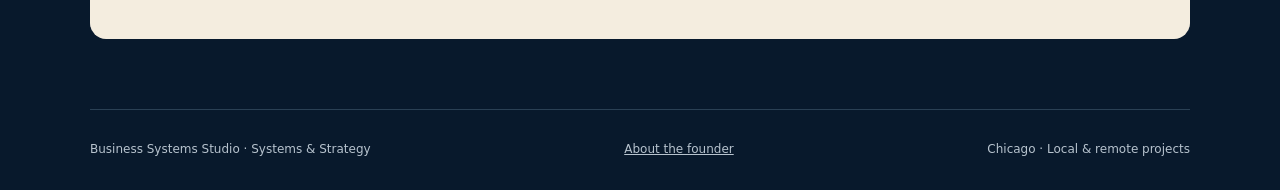
==== commit 037c8a82: "Fix workflow demo progression and focus founder story on AI automation" ====
--- a/bss/index.html
+++ b/bss/index.html
@@ -1,7 +1,7 @@
-<!doctype html><html lang="en"><head><meta charset="utf-8"><meta name="viewport" content="width=device-width,initial-scale=1"><title>AI Integration &amp; Workflow Automation | Business Systems Studio</title><meta name="description" content="AI integration and workflow automation for business owners and organizations. Explore implementation, a $250 audit and supporting digital builds."><meta name="theme-color" content="#08192c"><meta property="og:title" content="AI Integration &amp; Workflow Automation | Business Systems Studio"><meta property="og:description" content="AI integration and workflow automation for business owners and organizations. Explore implementation, a $250 audit and supporting digital builds."><meta property="og:type" content="website"><meta property="og:image" content="https://lamarco99.github.io/lamarco-bio/bss/assets/bss-logo.jpg"><link rel="stylesheet" href="studio.css"></head><body><a class="skip" href="#main">Skip to content</a><div class="wrap"><header class="top"><a class="brand" href="./"><img src="assets/bss-logo.jpg" alt="BSS" width="48" height="48"><span>Business Systems Studio</span></a><nav aria-label="Main navigation"><a href="./" aria-current="page">Home</a><a href="./#offers">Offers</a><a href="about.html">About</a><a href="project.html">Start a project ↗</a></nav></header><main id="main"><section class="hero"><div><p class="eyebrow">AI integration &amp; workflow automation</p><h1>Put AI to work.<br><em>Make your business run better.</em></h1><p class="intro">We help business owners, entrepreneurs and organizations incorporate AI and automation into everyday work, with practical workflows built around their tools and team.</p><div class="actions"><a class="btn" href="#offers">Find your starting point ↓</a><a class="btn secondary" href="project.html">Discuss your project ↗</a></div><p class="small">For business owners and teams ready to use AI in their everyday work.</p></div><aside class="workflow-demo" aria-label="Example inquiry workflow"><div class="demo-top"><span class="eyebrow">One inquiry. A connected workflow.</span><span class="demo-badge">EXAMPLE</span></div><h3>From new lead<br>to ready for review.</h3><p class="demo-intro">See how AI and automation can move the work forward.</p><ol class="demo-track"><li style="--step:0"><span class="node">01</span><div><strong>Inquiry received</strong><p>“I need help automating client intake.”</p><span class="tag">FORM → WORKFLOW</span></div></li><li style="--step:1"><span class="node">02</span><div><strong>AI prepares the details</strong><p>Summarizes the need and drafts a follow-up.</p><span class="tag">LESS MANUAL PREP</span></div></li><li style="--step:2"><span class="node">03</span><div><strong>You review and approve</strong><p>Check the draft. Keep your judgment in the loop.</p><span class="tag">HUMAN CHECKPOINT</span></div></li><li style="--step:3"><span class="node">04</span><div><strong>Next step organized</strong><p>Save the inquiry and create a follow-up task.</p><span class="tag">READY TO ACT</span></div></li></ol><div class="demo-bottom"><span>Illustrative workflow · built around your tools</span><button type="button" id="motion-toggle" aria-pressed="false">Pause animation</button></div></aside></section><div class="ribbon"><span>Practical AI integration</span><span>Connected workflows</span><span>Less repetitive work</span><span>Your team in control</span></div>
+<!doctype html><html lang="en"><head><meta charset="utf-8"><meta name="viewport" content="width=device-width,initial-scale=1"><title>AI Integration &amp; Workflow Automation | Business Systems Studio</title><meta name="description" content="AI integration and workflow automation for business owners and organizations. Explore implementation, a $250 audit and supporting digital builds."><meta name="theme-color" content="#08192c"><meta property="og:title" content="AI Integration &amp; Workflow Automation | Business Systems Studio"><meta property="og:description" content="AI integration and workflow automation for business owners and organizations. Explore implementation, a $250 audit and supporting digital builds."><meta property="og:type" content="website"><meta property="og:image" content="https://lamarco99.github.io/lamarco-bio/bss/assets/bss-logo.jpg"><link rel="stylesheet" href="studio.css?v=20261016b"></head><body><a class="skip" href="#main">Skip to content</a><div class="wrap"><header class="top"><a class="brand" href="./"><img src="assets/bss-logo.jpg" alt="BSS" width="48" height="48"><span>Business Systems Studio</span></a><nav aria-label="Main navigation"><a href="./" aria-current="page">Home</a><a href="./#offers">Offers</a><a href="about.html">About</a><a href="project.html">Start a project ↗</a></nav></header><main id="main"><section class="hero"><div><p class="eyebrow">AI integration &amp; workflow automation</p><h1>Put AI to work.<br><em>Make your business run better.</em></h1><p class="intro">We help business owners, entrepreneurs and organizations incorporate AI and automation into everyday work, with practical workflows built around their tools and team.</p><div class="actions"><a class="btn" href="#offers">Find your starting point ↓</a><a class="btn secondary" href="project.html">Discuss your project ↗</a></div><p class="small">For business owners and teams ready to use AI in their everyday work.</p></div><aside class="workflow-demo" aria-label="Example inquiry workflow"><div class="demo-top"><span class="eyebrow">One inquiry. A connected workflow.</span><span class="demo-badge">EXAMPLE</span></div><h3>From new lead<br>to ready for review.</h3><p class="demo-intro">See how AI and automation can move the work forward.</p><ol class="demo-track"><li style="--step:0"><span class="node">01</span><div><strong>Inquiry received</strong><p>“I need help automating client intake.”</p><span class="tag">FORM → WORKFLOW</span></div></li><li style="--step:1"><span class="node">02</span><div><strong>AI prepares the details</strong><p>Summarizes the need and drafts a follow-up.</p><span class="tag">LESS MANUAL PREP</span></div></li><li style="--step:2"><span class="node">03</span><div><strong>You review and approve</strong><p>Check the draft. Keep your judgment in the loop.</p><span class="tag">HUMAN CHECKPOINT</span></div></li><li style="--step:3"><span class="node">04</span><div><strong>Next step organized</strong><p>Save the inquiry and create a follow-up task.</p><span class="tag">READY TO ACT</span></div></li></ol><div class="demo-bottom"><span>Illustrative workflow · built around your tools</span><button type="button" id="motion-toggle" aria-pressed="false">Pause animation</button></div></aside></section><div class="ribbon"><span>Practical AI integration</span><span>Connected workflows</span><span>Less repetitive work</span><span>Your team in control</span></div>
 <section class="block split"><div><p class="eyebrow">Start with the work that slows you down</p><h2>Your business needs a practical AI starting point.</h2></div><div><p class="muted">You know AI could help, but choosing a useful task, connecting your tools and making it work reliably can feel unclear. Start with the work you repeat and the outcome you want to improve.</p><p class="muted">Copying details between tools. Sorting inquiries. Rewriting the same follow-up. BSS maps the process, builds the connections and adds AI where it serves a clear purpose—so your team has a repeatable way to move work forward.</p></div></section>
 <section class="block" id="offers"><p class="eyebrow">Choose your next move</p><h2>Start with one workflow.<br>Build from there.</h2><p class="intro">Ready to implement? Start with our flagship service. Need to identify the right opportunity first? Choose a focused assessment.</p><div class="grid"><article class="card"><span class="label">MAKE THE BUSINESS WORK BETTER</span><h3>AI Integration &amp; Workflow Automation</h3><p>Connect your tools, automate repeatable steps and add AI assistance around an agreed business outcome.</p><p class="price">From $1,000</p><a class="link" href="business-systems.html">Explore this offer <span aria-hidden="true">→</span></a></article><article class="card"><span class="label">GET CLARITY BEFORE YOU BUILD</span><h3>Business Systems Assessment</h3><p>Audit your work and identify practical AI opportunities.</p><p class="price">$250</p><a class="link" href="assessment.html">Explore this offer <span aria-hidden="true">→</span></a></article><article class="card"><span class="label">CREATE SOMETHING VALUABLE</span><h3>Digital Asset &amp; Infrastructure Build</h3><p>Create a sellable e-book, guide or supporting digital setup from your knowledge and content.</p><p class="price">From $100</p><a class="link" href="digital-build.html">Explore this offer <span aria-hidden="true">→</span></a></article></div><div class="care-addon"><div><p class="eyebrow">Optional add-on to your AI implementation</p><h3>Keep your workflows supported.</h3><p>Add Systems Care &amp; Maintenance for ongoing support of the AI integrations and workflows we build. Scope and support terms are agreed with your project.</p></div><div><p class="price">From $500/month</p><a href="business-systems.html#system-care">Explore implementation + care →</a></div></div><p class="small" style="margin-top:20px">Prices are in USD. Starting prices depend on the agreed scope. Software subscriptions and third-party fees are separate unless included in your proposal.</p></section>
 <section class="block"><div class="light split"><div><p class="eyebrow">A working process, built for your business</p><h2>You don’t need another tool to figure out.</h2></div><div><h3>You need the pieces to work together.</h3><p>We start with your workflow and the result you want. Then we map, configure and test the agreed solution, with documentation and training so you can use it.</p><p>From a solo business to an organization, the scope follows your process, your tools and your team.</p></div></div></section>
 <section class="block"><p class="eyebrow">How we work together</p><h2>Clarity before commitment.</h2><div class="steps"><div><b>01 / CHOOSE</b><h3>Find the closest fit.</h3><p>Read the offer that matches what you want to create, improve or understand.</p></div><div><b>02 / CONNECT</b><h3>Tell us what you need.</h3><p>Complete the project inquiry on this site, then schedule your free 30-minute discovery call.</p></div><div><b>03 / BUILD</b><h3>Agree on the work.</h3><p>Get a defined scope, price and delivery plan before paid work begins.</p></div></div></section>
 <section class="block"><p class="eyebrow">Before you get started</p><h2>A few questions, answered.</h2><details><summary>What if I do not know which offer I need?</summary><p>Describe the work you repeat and the result you want. On the discovery call, we’ll identify whether a focused assessment or implementation is the right starting point.</p></details><details><summary>Do I need a team or an established business?</summary><p>You can be a solo entrepreneur, a business owner or an organization. The best starting point is a real task or process you want to improve with AI and automation.</p></details><details><summary>Is this advice or done-for-you implementation?</summary><p>AI Integration &amp; Workflow Automation delivers the scoped working setup, testing and handoff. The $250 Business Systems Assessment delivers audit findings and recommendations; implementation is separate. Digital builds deliver the agreed asset or setup.</p></details><details><summary>Is the discovery call free?</summary><p>Yes. Your 30-minute discovery call is free. It is a conversation about fit, scope and next steps. Paid deliverables and timelines are agreed separately.</p></details><details><summary>Can BSS support an existing setup?</summary><p>Yes. Compatibility, access and scope are reviewed first. For AI implementation clients, Systems Care &amp; Maintenance is an optional add-on for ongoing support; it is discussed with your implementation.</p></details></section>
-<section class="block"><div class="closing"><p class="eyebrow">Your next move starts here</p><h2>What would you take off your plate?</h2><p>Bring one repetitive task, a disconnected process or a workflow that needs attention. Let’s discuss a practical way to improve it.</p><a class="btn" href="project.html">Start your project inquiry ↗</a><p class="small" style="margin-top:14px">No payment required to book a discovery call.</p></div></section><section class="block"><div class="light split"><div><p class="eyebrow">Meet the founder</p><h2>Built from hands-on experience.</h2></div><div><p>Led by LaMarco “Marco” Collins, BSS brings together experience growing audiences, creating digital products and building the systems behind a business.</p><p>His own work includes a social audience of 100,000+ and e-book digital assets that generated $40,000+ in gross revenue in their first year.</p><a class="btn" href="about.html">The experience behind BSS →</a></div></div></section></main><footer class="footer"><span>Business Systems Studio · Systems &amp; Strategy</span><a href="about.html">About the founder</a><span>Chicago · Local &amp; remote projects</span></footer></div><script>(function(){const demo=document.querySelector('.workflow-demo'),button=document.getElementById('motion-toggle'),reduced=window.matchMedia('(prefers-reduced-motion: reduce)');if(reduced.matches){demo.classList.add('paused');button.textContent='Play animation';button.setAttribute('aria-pressed','true');}button.addEventListener('click',function(){const paused=demo.classList.toggle('paused');button.textContent=paused?'Play animation':'Pause animation';button.setAttribute('aria-pressed',String(paused));});})();</script></body></html>+<section class="block"><div class="closing"><p class="eyebrow">Your next move starts here</p><h2>What would you take off your plate?</h2><p>Bring one repetitive task, a disconnected process or a workflow that needs attention. Let’s discuss a practical way to improve it.</p><a class="btn" href="project.html">Start your project inquiry ↗</a><p class="small" style="margin-top:14px">No payment required to book a discovery call.</p></div></section><section class="block"><div class="light split"><div><p class="eyebrow">Meet the founder</p><h2>Built from hands-on experience.</h2></div><div><p>Led by LaMarco “Marco” Collins, BSS is grounded in hands-on experience using AI tools, connecting business platforms and building workflows for everyday operations.</p><p>His work spans AI-assisted content and business processes, client intake, onboarding, follow-up systems and Notion workspaces—experience shaped by running his own business.</p><a class="btn" href="about.html">The experience behind BSS →</a></div></div></section></main><footer class="footer"><span>Business Systems Studio · Systems &amp; Strategy</span><a href="about.html">About the founder</a><span>Chicago · Local &amp; remote projects</span></footer></div><script>(function(){const demo=document.querySelector('.workflow-demo'),button=document.getElementById('motion-toggle'),steps=Array.from(demo.querySelectorAll('.demo-track li')),reduced=window.matchMedia('(prefers-reduced-motion: reduce)');let current=0,timer=null,paused=reduced.matches;function render(){steps.forEach(function(step,i){step.classList.toggle('is-active',i===current);});button.textContent=paused?'Play animation':'Pause animation';button.setAttribute('aria-pressed',String(paused));demo.classList.toggle('paused',paused);}function stop(){if(timer!==null){clearInterval(timer);timer=null;}}function start(){stop();if(!paused&&!document.hidden){timer=setInterval(function(){current=(current+1)%steps.length;render();},2400);}}button.addEventListener('click',function(){paused=!paused;render();start();});document.addEventListener('visibilitychange',start);function preferenceChanged(event){paused=event.matches;render();start();}if(reduced.addEventListener){reduced.addEventListener('change',preferenceChanged);}render();start();})();</script></body></html>
--- a/bss/studio.css
+++ b/bss/studio.css
@@ -5,4 +5,6 @@
 .top nav{display:flex;align-items:center;flex-wrap:wrap;gap:8px 18px}.top nav a{display:inline-flex;align-items:center;min-height:40px}.top nav a[aria-current="page"]{color:var(--cream);box-shadow:inset 0 -2px var(--teal)}@media(max-width:680px){.top{flex-direction:column;align-items:flex-start;gap:12px}.top nav{width:100%;justify-content:space-between;gap:4px 12px}.top nav a:first-child{display:inline-flex}.top nav a{font-size:13px}.brand span{max-width:none}}@media(max-width:360px){.top nav{justify-content:flex-start;gap:4px 16px}}
 
 /* Illustrative workflow demo */
-.workflow-demo{position:relative;border:1px solid #527478;border-radius:20px;padding:27px;background:radial-gradient(ellipse at top right,#28545388,transparent 65%),#10253a;box-shadow:0 28px 75px #0004;overflow:hidden}.demo-top{display:flex;align-items:flex-start;justify-content:space-between;gap:12px}.demo-top .eyebrow{font-size:9px;max-width:200px}.demo-badge{font-size:8px;letter-spacing:.1em;border:1px solid #527478;border-radius:20px;padding:3px 8px;color:var(--teal)}.workflow-demo h3{font:32px/1.13 Georgia,serif;margin-bottom:12px}.demo-intro{font-size:13px;color:var(--muted)}.demo-track{padding:0;list-style:none;margin:24px 0}.demo-track li{display:flex;gap:13px;position:relative;padding:13px 12px;margin:0 0 15px;border:1px solid #365269;border-radius:10px;background:#08192c99;animation:workflow-step 12s linear infinite;animation-delay:calc(var(--step) * 3s)}.demo-track li:not(:last-child):after{content:'';position:absolute;width:1px;height:16px;bottom:-17px;left:28px;background:var(--teal)}.node{flex:none;display:grid;place-items:center;width:30px;height:30px;border-radius:50%;border:1px solid #527478;color:var(--teal);font-size:11px}.demo-track strong{font-size:13px;display:block}.demo-track p{font-size:11px;line-height:1.5;color:var(--muted);margin:5px 0 7px}.tag{font-size:8px;letter-spacing:.1em;color:var(--teal)}.demo-bottom{border-top:1px solid var(--line);padding-top:15px;display:flex;gap:12px;align-items:center;justify-content:space-between}.demo-bottom>span{font-size:10px;color:var(--muted);max-width:150px}.demo-bottom button{font:inherit;font-size:10px;color:var(--cream);background:transparent;border:1px solid #527478;border-radius:6px;padding:8px;cursor:pointer;min-height:36px}.demo-bottom button:focus-visible{outline:3px solid var(--teal);outline-offset:3px}.paused .demo-track li{animation-play-state:paused}.care-addon{display:grid;grid-template-columns:1.8fr 1fr;gap:30px;align-items:center;border:1px solid #527478;background:linear-gradient(110deg,#183b42,#10253a);padding:28px;border-radius:12px;margin-top:22px}.care-addon p{font-size:14px;color:var(--muted)}.care-addon .eyebrow{font-size:10px;color:var(--teal)}.care-addon .price{font-size:21px;color:var(--teal)}.care-addon a{font-size:13px}.care-addon h3{font-family:Georgia,serif;font-size:27px}.hero{grid-template-columns:1.2fr 1fr;gap:45px}@keyframes workflow-step{0%,24%{border-color:var(--teal);box-shadow:0 0 0 1px #8cbab555,0 0 22px #8cbab511;background:#1d3e47}27%,100%{border-color:#365269;box-shadow:none;background:#08192c99}}@media(max-width:800px){.hero{grid-template-columns:1fr}.workflow-demo{max-width:540px;width:100%;margin:auto}.care-addon{grid-template-columns:1fr;gap:8px}}@media(max-width:400px){.workflow-demo{padding:21px}.demo-top .eyebrow{max-width:155px}.demo-bottom{gap:8px}}@media(prefers-reduced-motion:reduce){.demo-track li{animation:none}.workflow-demo:not(.paused) .demo-track li{animation:workflow-step 12s linear infinite;animation-delay:calc(var(--step) * 3s)}}+.workflow-demo{position:relative;border:1px solid #527478;border-radius:20px;padding:27px;background:radial-gradient(ellipse at top right,#28545388,transparent 65%),#10253a;box-shadow:0 28px 75px #0004;overflow:hidden}.demo-top{display:flex;align-items:flex-start;justify-content:space-between;gap:12px}.demo-top .eyebrow{font-size:9px;max-width:200px}.demo-badge{font-size:8px;letter-spacing:.1em;border:1px solid #527478;border-radius:20px;padding:3px 8px;color:var(--teal)}.workflow-demo h3{font:32px/1.13 Georgia,serif;margin-bottom:12px}.demo-intro{font-size:13px;color:var(--muted)}.demo-track{padding:0;list-style:none;margin:24px 0}.demo-track li{display:flex;gap:13px;position:relative;padding:13px 12px;margin:0 0 15px;border:1px solid #365269;border-radius:10px;background:#08192c99;animation:none}.demo-track li:not(:last-child):after{content:'';position:absolute;width:1px;height:16px;bottom:-17px;left:28px;background:var(--teal)}.node{flex:none;display:grid;place-items:center;width:30px;height:30px;border-radius:50%;border:1px solid #527478;color:var(--teal);font-size:11px}.demo-track strong{font-size:13px;display:block}.demo-track p{font-size:11px;line-height:1.5;color:var(--muted);margin:5px 0 7px}.tag{font-size:8px;letter-spacing:.1em;color:var(--teal)}.demo-bottom{border-top:1px solid var(--line);padding-top:15px;display:flex;gap:12px;align-items:center;justify-content:space-between}.demo-bottom>span{font-size:10px;color:var(--muted);max-width:150px}.demo-bottom button{font:inherit;font-size:10px;color:var(--cream);background:transparent;border:1px solid #527478;border-radius:6px;padding:8px;cursor:pointer;min-height:36px}.demo-bottom button:focus-visible{outline:3px solid var(--teal);outline-offset:3px}.paused .demo-track li{animation-play-state:paused}.care-addon{display:grid;grid-template-columns:1.8fr 1fr;gap:30px;align-items:center;border:1px solid #527478;background:linear-gradient(110deg,#183b42,#10253a);padding:28px;border-radius:12px;margin-top:22px}.care-addon p{font-size:14px;color:var(--muted)}.care-addon .eyebrow{font-size:10px;color:var(--teal)}.care-addon .price{font-size:21px;color:var(--teal)}.care-addon a{font-size:13px}.care-addon h3{font-family:Georgia,serif;font-size:27px}.hero{grid-template-columns:1.2fr 1fr;gap:45px}@keyframes workflow-step{0%,24%{border-color:var(--teal);box-shadow:0 0 0 1px #8cbab555,0 0 22px #8cbab511;background:#1d3e47}27%,100%{border-color:#365269;box-shadow:none;background:#08192c99}}@media(max-width:800px){.hero{grid-template-columns:1fr}.workflow-demo{max-width:540px;width:100%;margin:auto}.care-addon{grid-template-columns:1fr;gap:8px}}@media(max-width:400px){.workflow-demo{padding:21px}.demo-top .eyebrow{max-width:155px}.demo-bottom{gap:8px}}@media(prefers-reduced-motion:reduce){.demo-track li{animation:none}.workflow-demo:not(.paused) .demo-track li{animation:none}}
+/* Explicit shared step state across desktop and mobile. */
+.demo-track li{animation:none!important;transition:border-color .35s,background-color .35s,box-shadow .35s}.demo-track li.is-active{border-color:var(--teal);background:#1d3e47;box-shadow:0 0 0 1px #8cbab555,0 0 22px #8cbab522}.demo-track li.is-active .node{background:var(--teal);color:var(--navy)}@media(prefers-reduced-motion:reduce){.demo-track li{transition:none}}
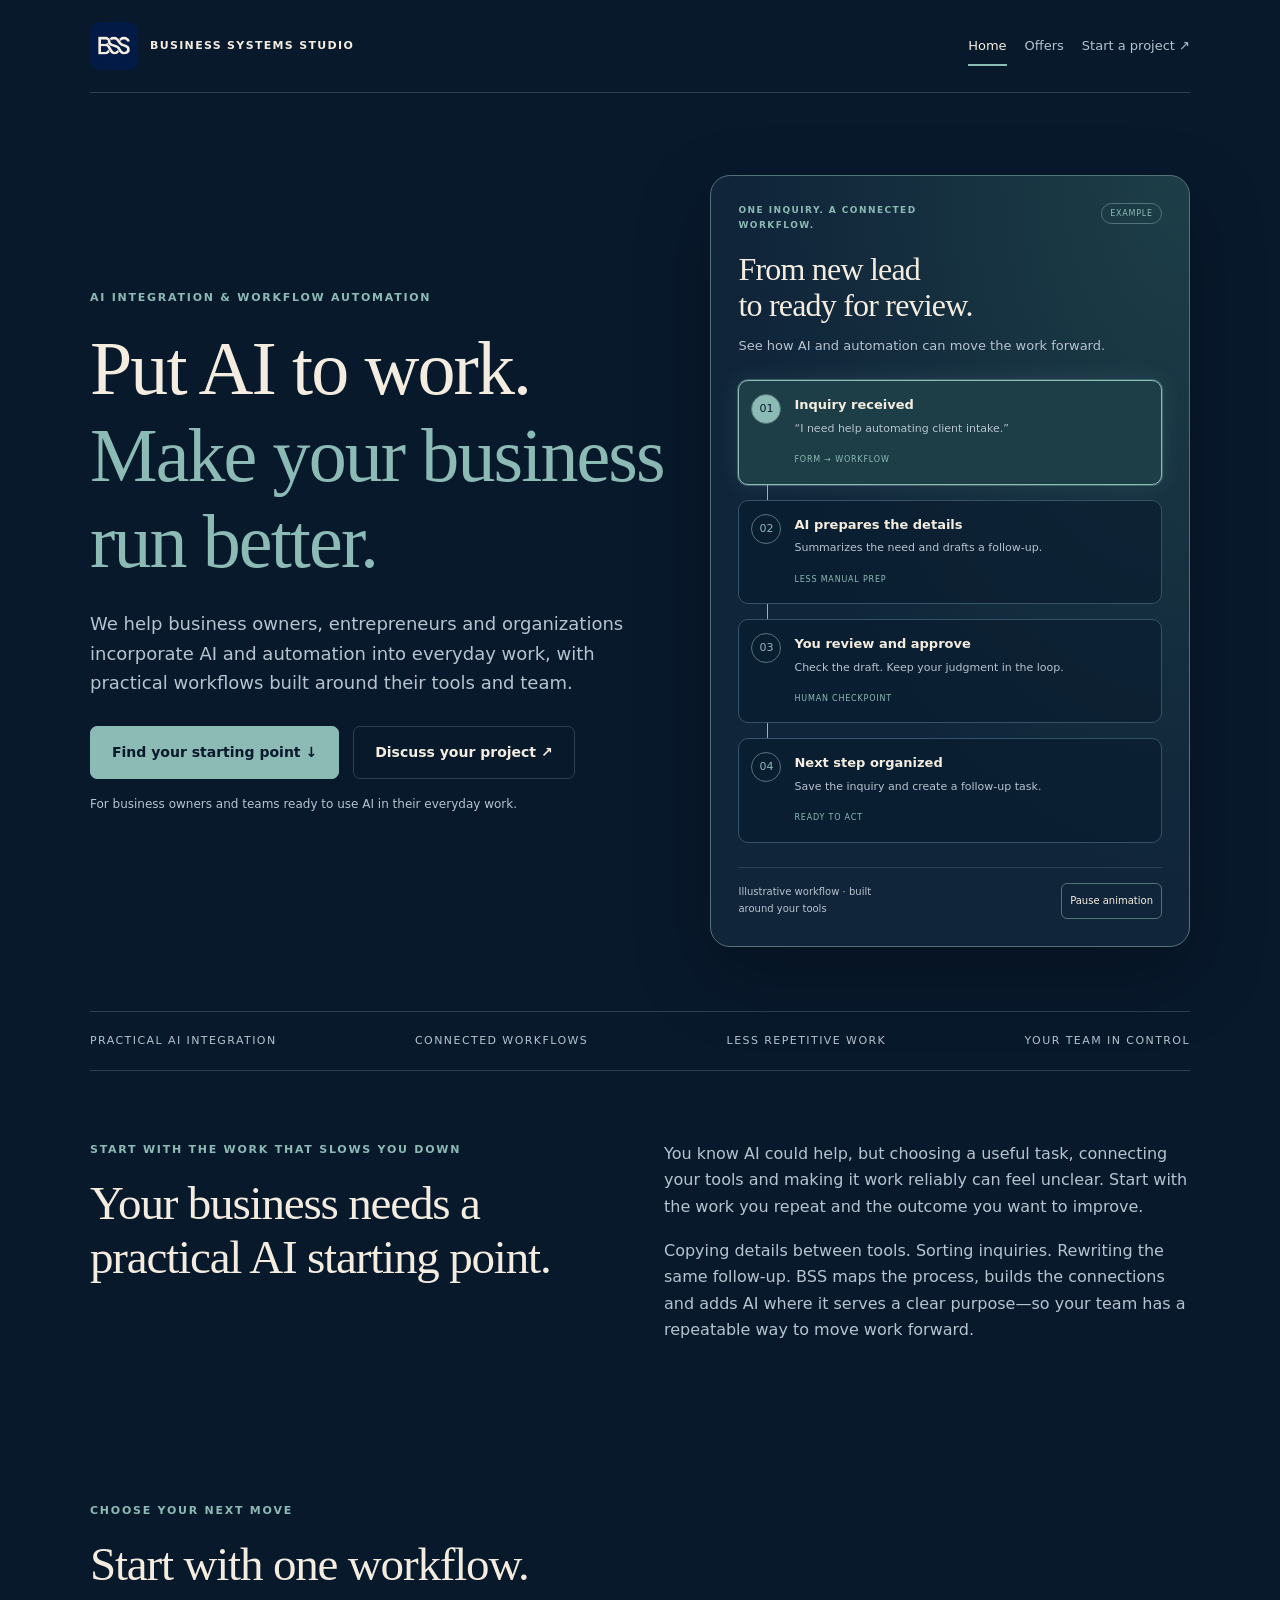
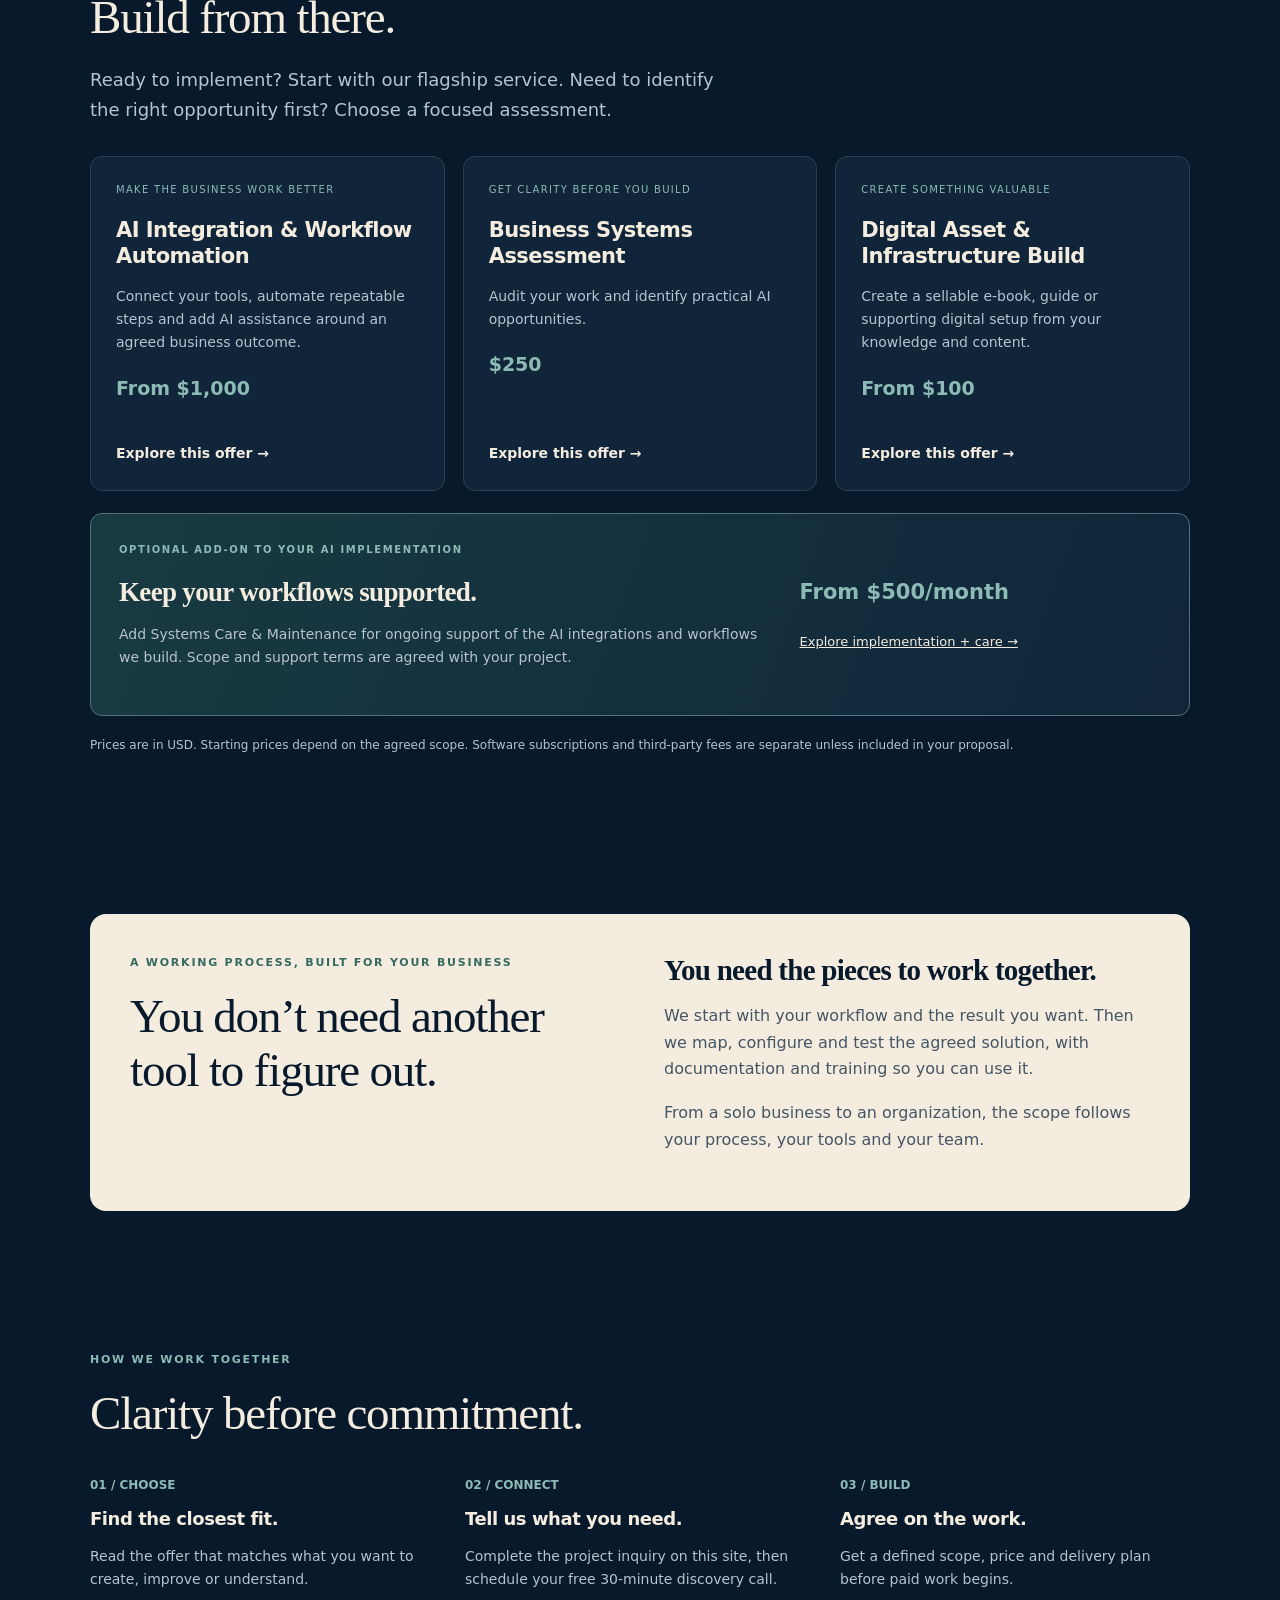
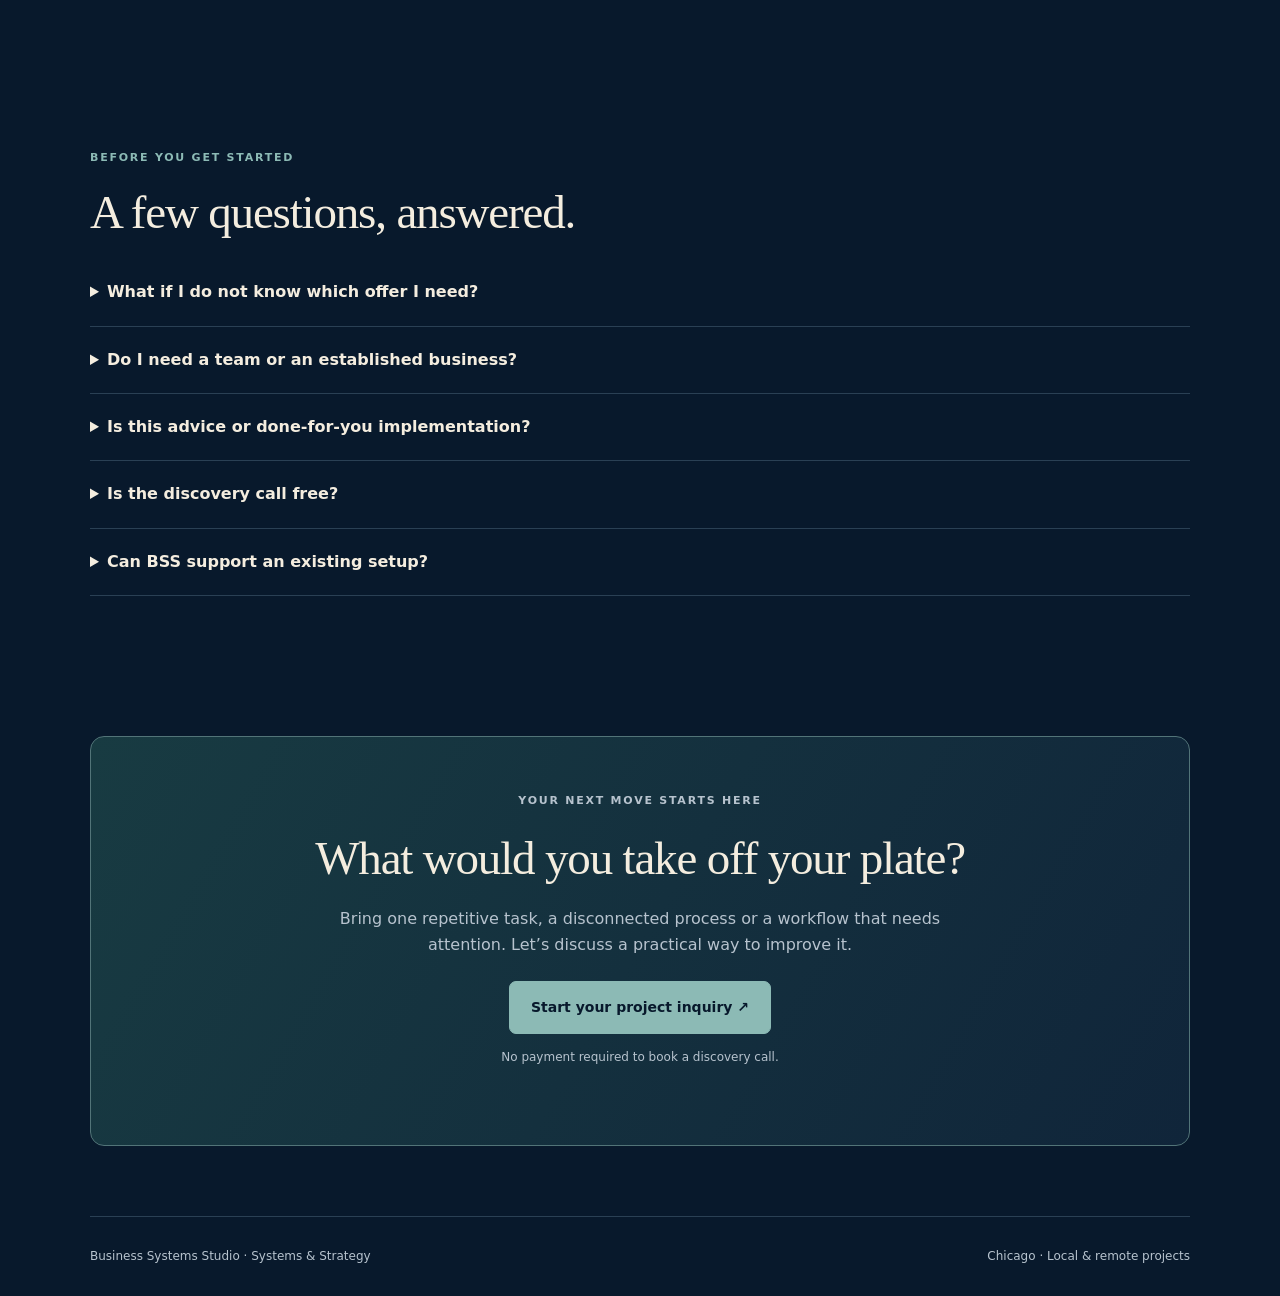
==== commit bb2cd9c3: "Replace About with free AI workflow guide funnel and PDF delivery pages" ====
--- a/bss/index.html
+++ b/bss/index.html
@@ -1,7 +1,7 @@
-<!doctype html><html lang="en"><head><meta charset="utf-8"><meta name="viewport" content="width=device-width,initial-scale=1"><title>AI Integration &amp; Workflow Automation | Business Systems Studio</title><meta name="description" content="AI integration and workflow automation for business owners and organizations. Explore implementation, a $250 audit and supporting digital builds."><meta name="theme-color" content="#08192c"><meta property="og:title" content="AI Integration &amp; Workflow Automation | Business Systems Studio"><meta property="og:description" content="AI integration and workflow automation for business owners and organizations. Explore implementation, a $250 audit and supporting digital builds."><meta property="og:type" content="website"><meta property="og:image" content="https://lamarco99.github.io/lamarco-bio/bss/assets/bss-logo.jpg"><link rel="stylesheet" href="studio.css?v=20261016b"></head><body><a class="skip" href="#main">Skip to content</a><div class="wrap"><header class="top"><a class="brand" href="./"><img src="assets/bss-logo.jpg" alt="BSS" width="48" height="48"><span>Business Systems Studio</span></a><nav aria-label="Main navigation"><a href="./" aria-current="page">Home</a><a href="./#offers">Offers</a><a href="about.html">About</a><a href="project.html">Start a project ↗</a></nav></header><main id="main"><section class="hero"><div><p class="eyebrow">AI integration &amp; workflow automation</p><h1>Put AI to work.<br><em>Make your business run better.</em></h1><p class="intro">We help business owners, entrepreneurs and organizations incorporate AI and automation into everyday work, with practical workflows built around their tools and team.</p><div class="actions"><a class="btn" href="#offers">Find your starting point ↓</a><a class="btn secondary" href="project.html">Discuss your project ↗</a></div><p class="small">For business owners and teams ready to use AI in their everyday work.</p></div><aside class="workflow-demo" aria-label="Example inquiry workflow"><div class="demo-top"><span class="eyebrow">One inquiry. A connected workflow.</span><span class="demo-badge">EXAMPLE</span></div><h3>From new lead<br>to ready for review.</h3><p class="demo-intro">See how AI and automation can move the work forward.</p><ol class="demo-track"><li style="--step:0"><span class="node">01</span><div><strong>Inquiry received</strong><p>“I need help automating client intake.”</p><span class="tag">FORM → WORKFLOW</span></div></li><li style="--step:1"><span class="node">02</span><div><strong>AI prepares the details</strong><p>Summarizes the need and drafts a follow-up.</p><span class="tag">LESS MANUAL PREP</span></div></li><li style="--step:2"><span class="node">03</span><div><strong>You review and approve</strong><p>Check the draft. Keep your judgment in the loop.</p><span class="tag">HUMAN CHECKPOINT</span></div></li><li style="--step:3"><span class="node">04</span><div><strong>Next step organized</strong><p>Save the inquiry and create a follow-up task.</p><span class="tag">READY TO ACT</span></div></li></ol><div class="demo-bottom"><span>Illustrative workflow · built around your tools</span><button type="button" id="motion-toggle" aria-pressed="false">Pause animation</button></div></aside></section><div class="ribbon"><span>Practical AI integration</span><span>Connected workflows</span><span>Less repetitive work</span><span>Your team in control</span></div>
+<!doctype html><html lang="en"><head><meta charset="utf-8"><meta name="viewport" content="width=device-width,initial-scale=1"><title>AI Integration &amp; Workflow Automation | Business Systems Studio</title><meta name="description" content="AI integration and workflow automation for business owners and organizations. Explore implementation, a $250 audit and supporting digital builds."><meta name="theme-color" content="#08192c"><meta property="og:title" content="AI Integration &amp; Workflow Automation | Business Systems Studio"><meta property="og:description" content="AI integration and workflow automation for business owners and organizations. Explore implementation, a $250 audit and supporting digital builds."><meta property="og:type" content="website"><meta property="og:image" content="https://lamarco99.github.io/lamarco-bio/bss/assets/bss-logo.jpg"><link rel="stylesheet" href="studio.css?v=20261016b"></head><body><a class="skip" href="#main">Skip to content</a><div class="wrap"><header class="top"><a class="brand" href="./"><img src="assets/bss-logo.jpg" alt="BSS" width="48" height="48"><span>Business Systems Studio</span></a><nav aria-label="Main navigation"><a href="./" aria-current="page">Home</a><a href="./#offers">Offers</a><a href="project.html">Start a project ↗</a></nav></header><main id="main"><section class="hero"><div><p class="eyebrow">AI integration &amp; workflow automation</p><h1>Put AI to work.<br><em>Make your business run better.</em></h1><p class="intro">We help business owners, entrepreneurs and organizations incorporate AI and automation into everyday work, with practical workflows built around their tools and team.</p><div class="actions"><a class="btn" href="#offers">Find your starting point ↓</a><a class="btn secondary" href="project.html">Discuss your project ↗</a></div><p class="small">For business owners and teams ready to use AI in their everyday work.</p></div><aside class="workflow-demo" aria-label="Example inquiry workflow"><div class="demo-top"><span class="eyebrow">One inquiry. A connected workflow.</span><span class="demo-badge">EXAMPLE</span></div><h3>From new lead<br>to ready for review.</h3><p class="demo-intro">See how AI and automation can move the work forward.</p><ol class="demo-track"><li style="--step:0"><span class="node">01</span><div><strong>Inquiry received</strong><p>“I need help automating client intake.”</p><span class="tag">FORM → WORKFLOW</span></div></li><li style="--step:1"><span class="node">02</span><div><strong>AI prepares the details</strong><p>Summarizes the need and drafts a follow-up.</p><span class="tag">LESS MANUAL PREP</span></div></li><li style="--step:2"><span class="node">03</span><div><strong>You review and approve</strong><p>Check the draft. Keep your judgment in the loop.</p><span class="tag">HUMAN CHECKPOINT</span></div></li><li style="--step:3"><span class="node">04</span><div><strong>Next step organized</strong><p>Save the inquiry and create a follow-up task.</p><span class="tag">READY TO ACT</span></div></li></ol><div class="demo-bottom"><span>Illustrative workflow · built around your tools</span><button type="button" id="motion-toggle" aria-pressed="false">Pause animation</button></div></aside></section><div class="ribbon"><span>Practical AI integration</span><span>Connected workflows</span><span>Less repetitive work</span><span>Your team in control</span></div>
 <section class="block split"><div><p class="eyebrow">Start with the work that slows you down</p><h2>Your business needs a practical AI starting point.</h2></div><div><p class="muted">You know AI could help, but choosing a useful task, connecting your tools and making it work reliably can feel unclear. Start with the work you repeat and the outcome you want to improve.</p><p class="muted">Copying details between tools. Sorting inquiries. Rewriting the same follow-up. BSS maps the process, builds the connections and adds AI where it serves a clear purpose—so your team has a repeatable way to move work forward.</p></div></section>
 <section class="block" id="offers"><p class="eyebrow">Choose your next move</p><h2>Start with one workflow.<br>Build from there.</h2><p class="intro">Ready to implement? Start with our flagship service. Need to identify the right opportunity first? Choose a focused assessment.</p><div class="grid"><article class="card"><span class="label">MAKE THE BUSINESS WORK BETTER</span><h3>AI Integration &amp; Workflow Automation</h3><p>Connect your tools, automate repeatable steps and add AI assistance around an agreed business outcome.</p><p class="price">From $1,000</p><a class="link" href="business-systems.html">Explore this offer <span aria-hidden="true">→</span></a></article><article class="card"><span class="label">GET CLARITY BEFORE YOU BUILD</span><h3>Business Systems Assessment</h3><p>Audit your work and identify practical AI opportunities.</p><p class="price">$250</p><a class="link" href="assessment.html">Explore this offer <span aria-hidden="true">→</span></a></article><article class="card"><span class="label">CREATE SOMETHING VALUABLE</span><h3>Digital Asset &amp; Infrastructure Build</h3><p>Create a sellable e-book, guide or supporting digital setup from your knowledge and content.</p><p class="price">From $100</p><a class="link" href="digital-build.html">Explore this offer <span aria-hidden="true">→</span></a></article></div><div class="care-addon"><div><p class="eyebrow">Optional add-on to your AI implementation</p><h3>Keep your workflows supported.</h3><p>Add Systems Care &amp; Maintenance for ongoing support of the AI integrations and workflows we build. Scope and support terms are agreed with your project.</p></div><div><p class="price">From $500/month</p><a href="business-systems.html#system-care">Explore implementation + care →</a></div></div><p class="small" style="margin-top:20px">Prices are in USD. Starting prices depend on the agreed scope. Software subscriptions and third-party fees are separate unless included in your proposal.</p></section>
 <section class="block"><div class="light split"><div><p class="eyebrow">A working process, built for your business</p><h2>You don’t need another tool to figure out.</h2></div><div><h3>You need the pieces to work together.</h3><p>We start with your workflow and the result you want. Then we map, configure and test the agreed solution, with documentation and training so you can use it.</p><p>From a solo business to an organization, the scope follows your process, your tools and your team.</p></div></div></section>
 <section class="block"><p class="eyebrow">How we work together</p><h2>Clarity before commitment.</h2><div class="steps"><div><b>01 / CHOOSE</b><h3>Find the closest fit.</h3><p>Read the offer that matches what you want to create, improve or understand.</p></div><div><b>02 / CONNECT</b><h3>Tell us what you need.</h3><p>Complete the project inquiry on this site, then schedule your free 30-minute discovery call.</p></div><div><b>03 / BUILD</b><h3>Agree on the work.</h3><p>Get a defined scope, price and delivery plan before paid work begins.</p></div></div></section>
 <section class="block"><p class="eyebrow">Before you get started</p><h2>A few questions, answered.</h2><details><summary>What if I do not know which offer I need?</summary><p>Describe the work you repeat and the result you want. On the discovery call, we’ll identify whether a focused assessment or implementation is the right starting point.</p></details><details><summary>Do I need a team or an established business?</summary><p>You can be a solo entrepreneur, a business owner or an organization. The best starting point is a real task or process you want to improve with AI and automation.</p></details><details><summary>Is this advice or done-for-you implementation?</summary><p>AI Integration &amp; Workflow Automation delivers the scoped working setup, testing and handoff. The $250 Business Systems Assessment delivers audit findings and recommendations; implementation is separate. Digital builds deliver the agreed asset or setup.</p></details><details><summary>Is the discovery call free?</summary><p>Yes. Your 30-minute discovery call is free. It is a conversation about fit, scope and next steps. Paid deliverables and timelines are agreed separately.</p></details><details><summary>Can BSS support an existing setup?</summary><p>Yes. Compatibility, access and scope are reviewed first. For AI implementation clients, Systems Care &amp; Maintenance is an optional add-on for ongoing support; it is discussed with your implementation.</p></details></section>
-<section class="block"><div class="closing"><p class="eyebrow">Your next move starts here</p><h2>What would you take off your plate?</h2><p>Bring one repetitive task, a disconnected process or a workflow that needs attention. Let’s discuss a practical way to improve it.</p><a class="btn" href="project.html">Start your project inquiry ↗</a><p class="small" style="margin-top:14px">No payment required to book a discovery call.</p></div></section><section class="block"><div class="light split"><div><p class="eyebrow">Meet the founder</p><h2>Built from hands-on experience.</h2></div><div><p>Led by LaMarco “Marco” Collins, BSS is grounded in hands-on experience using AI tools, connecting business platforms and building workflows for everyday operations.</p><p>His work spans AI-assisted content and business processes, client intake, onboarding, follow-up systems and Notion workspaces—experience shaped by running his own business.</p><a class="btn" href="about.html">The experience behind BSS →</a></div></div></section></main><footer class="footer"><span>Business Systems Studio · Systems &amp; Strategy</span><a href="about.html">About the founder</a><span>Chicago · Local &amp; remote projects</span></footer></div><script>(function(){const demo=document.querySelector('.workflow-demo'),button=document.getElementById('motion-toggle'),steps=Array.from(demo.querySelectorAll('.demo-track li')),reduced=window.matchMedia('(prefers-reduced-motion: reduce)');let current=0,timer=null,paused=reduced.matches;function render(){steps.forEach(function(step,i){step.classList.toggle('is-active',i===current);});button.textContent=paused?'Play animation':'Pause animation';button.setAttribute('aria-pressed',String(paused));demo.classList.toggle('paused',paused);}function stop(){if(timer!==null){clearInterval(timer);timer=null;}}function start(){stop();if(!paused&&!document.hidden){timer=setInterval(function(){current=(current+1)%steps.length;render();},2400);}}button.addEventListener('click',function(){paused=!paused;render();start();});document.addEventListener('visibilitychange',start);function preferenceChanged(event){paused=event.matches;render();start();}if(reduced.addEventListener){reduced.addEventListener('change',preferenceChanged);}render();start();})();</script></body></html>+<section class="block"><div class="closing"><p class="eyebrow">Your next move starts here</p><h2>What would you take off your plate?</h2><p>Bring one repetitive task, a disconnected process or a workflow that needs attention. Let’s discuss a practical way to improve it.</p><a class="btn" href="project.html">Start your project inquiry ↗</a><p class="small" style="margin-top:14px">No payment required to book a discovery call.</p></div></section></main><footer class="footer"><span>Business Systems Studio · Systems &amp; Strategy</span><span>Chicago · Local &amp; remote projects</span></footer></div><script>(function(){const demo=document.querySelector('.workflow-demo'),button=document.getElementById('motion-toggle'),steps=Array.from(demo.querySelectorAll('.demo-track li')),reduced=window.matchMedia('(prefers-reduced-motion: reduce)');let current=0,timer=null,paused=reduced.matches;function render(){steps.forEach(function(step,i){step.classList.toggle('is-active',i===current);});button.textContent=paused?'Play animation':'Pause animation';button.setAttribute('aria-pressed',String(paused));demo.classList.toggle('paused',paused);}function stop(){if(timer!==null){clearInterval(timer);timer=null;}}function start(){stop();if(!paused&&!document.hidden){timer=setInterval(function(){current=(current+1)%steps.length;render();},2400);}}button.addEventListener('click',function(){paused=!paused;render();start();});document.addEventListener('visibilitychange',start);function preferenceChanged(event){paused=event.matches;render();start();}if(reduced.addEventListener){reduced.addEventListener('change',preferenceChanged);}render();start();})();</script></body></html>
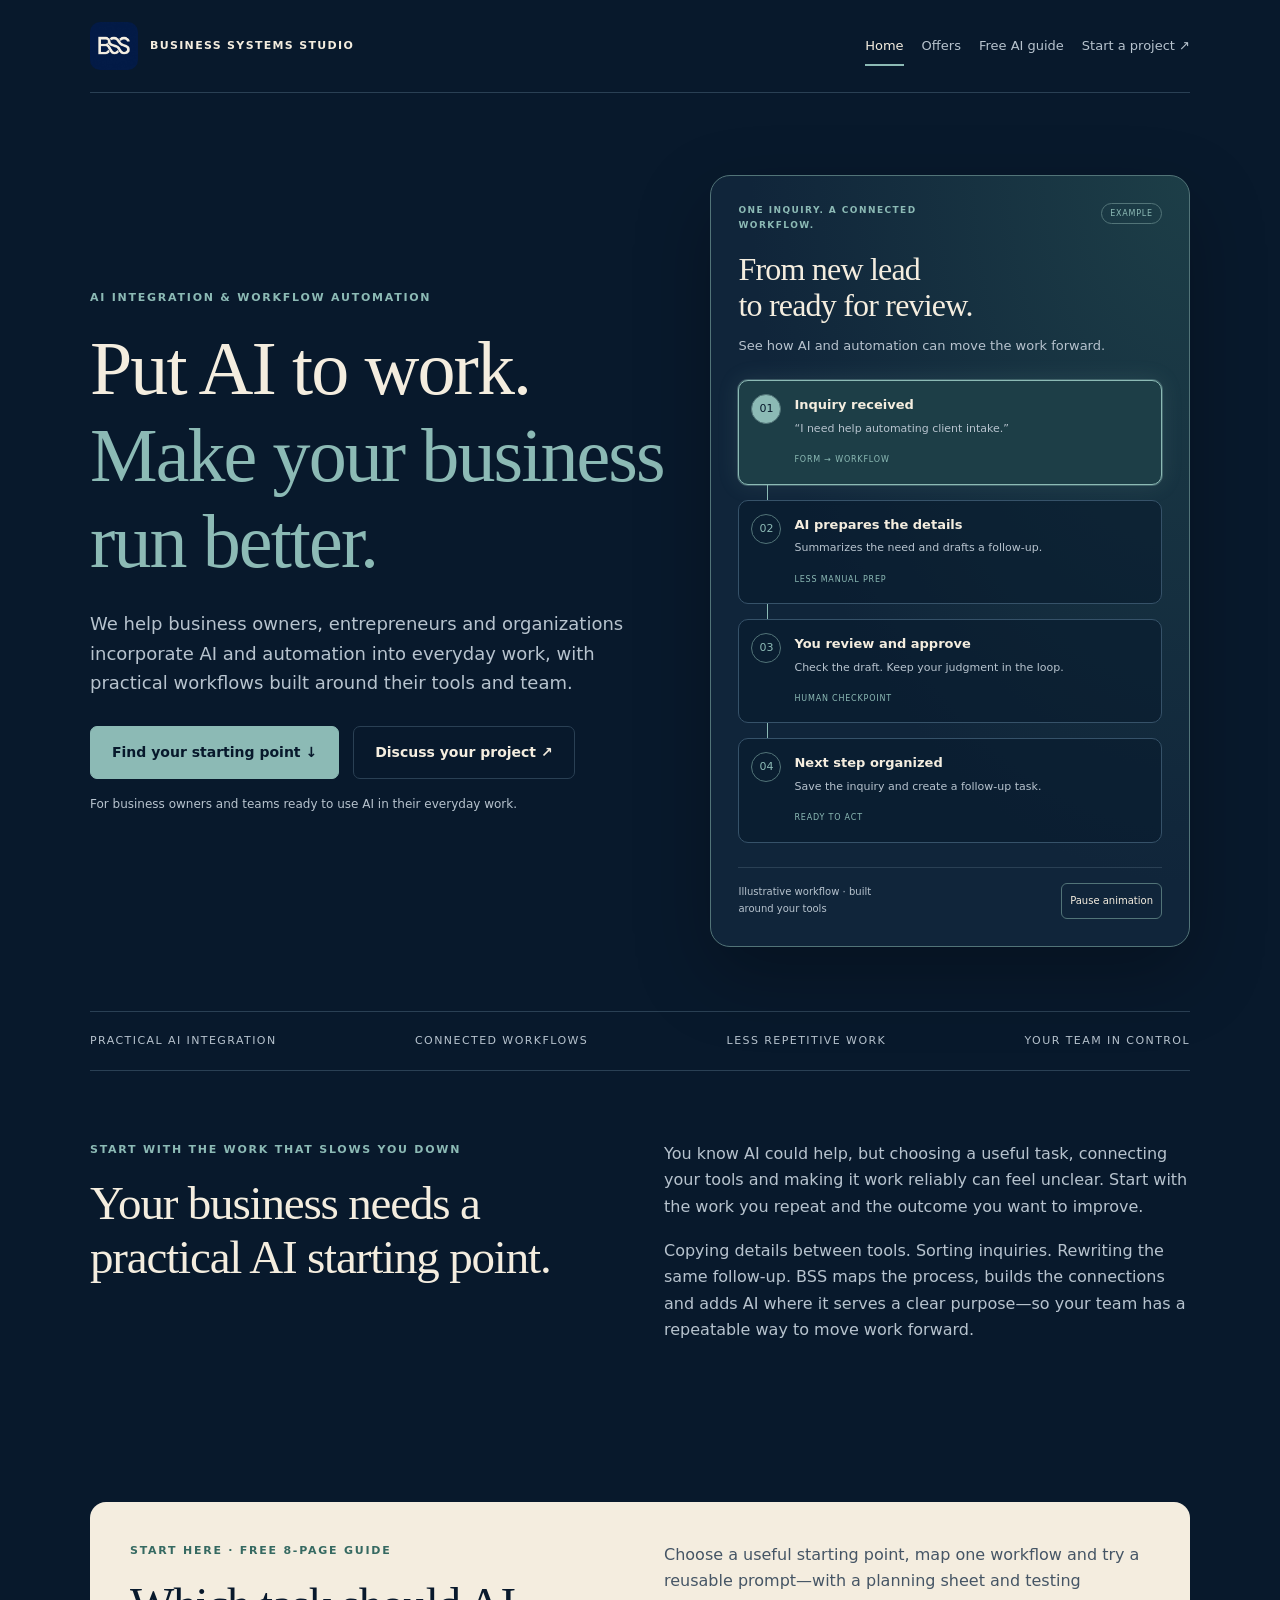
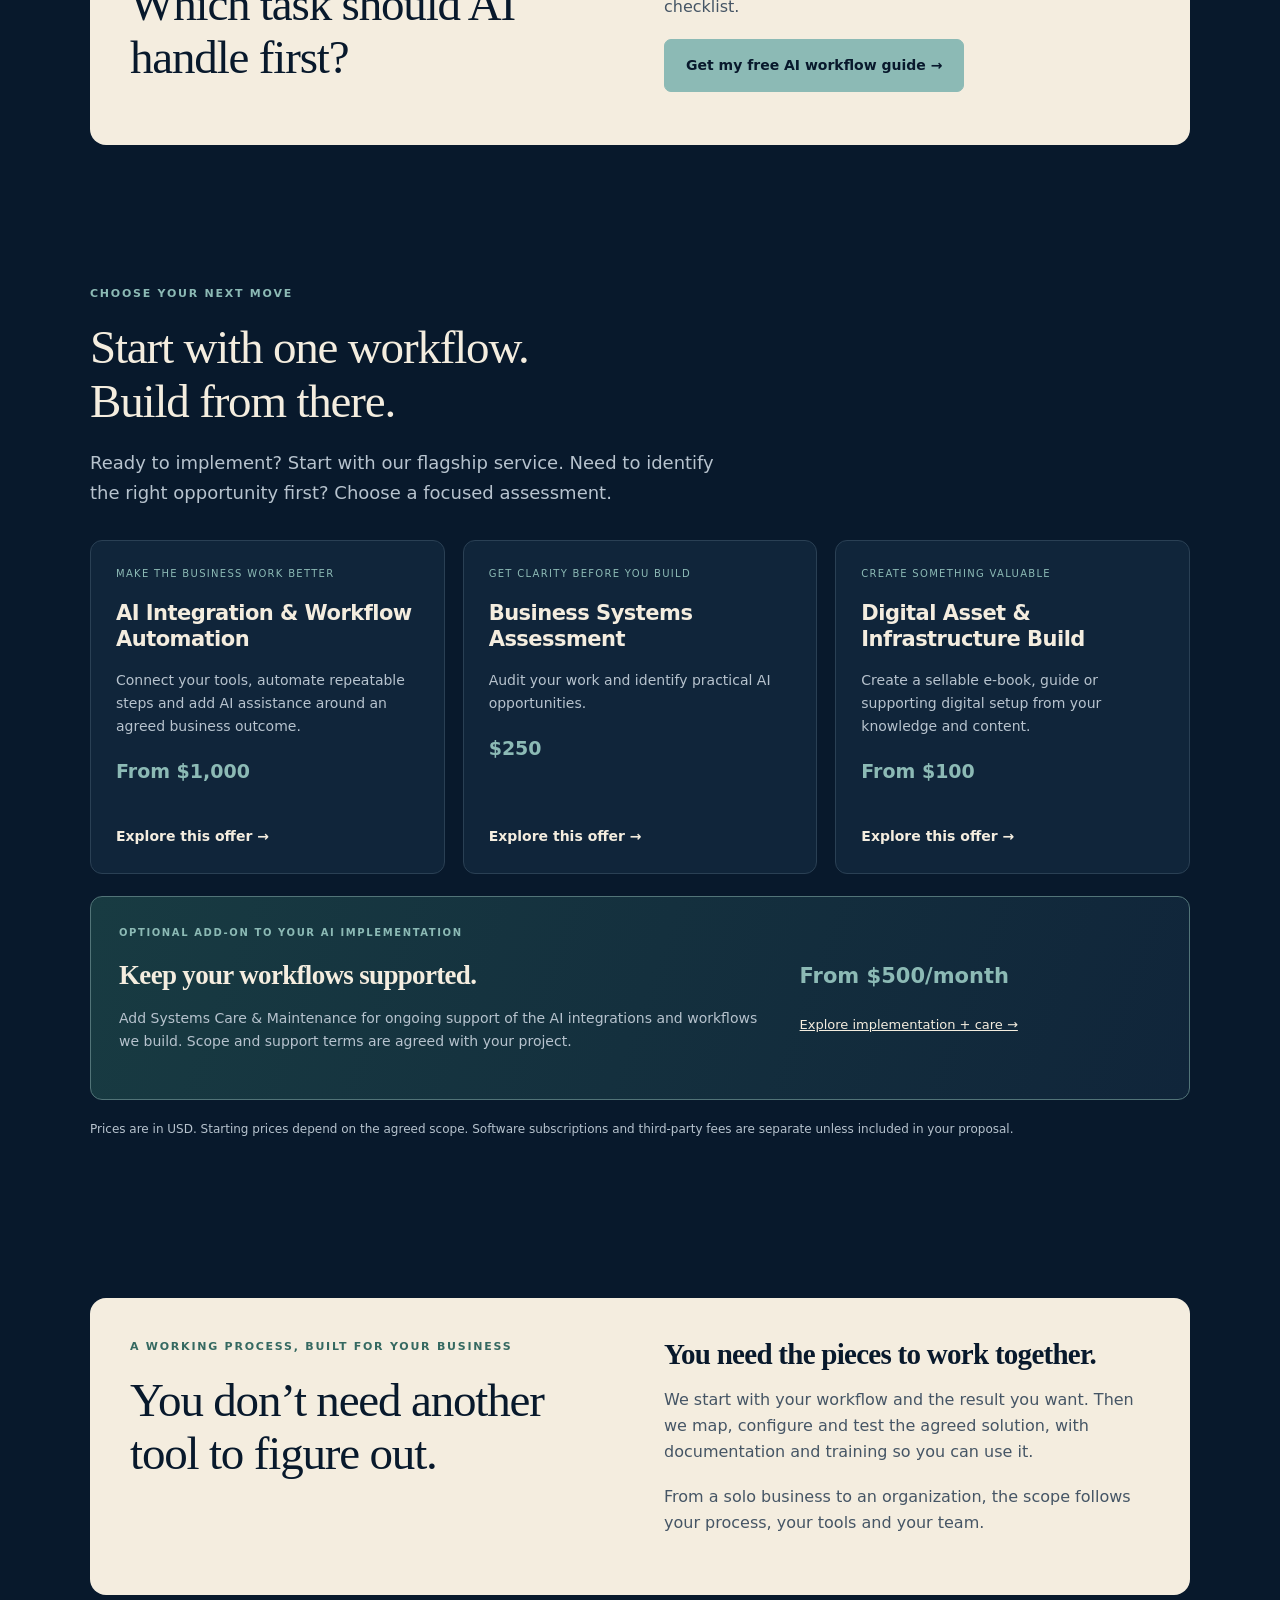
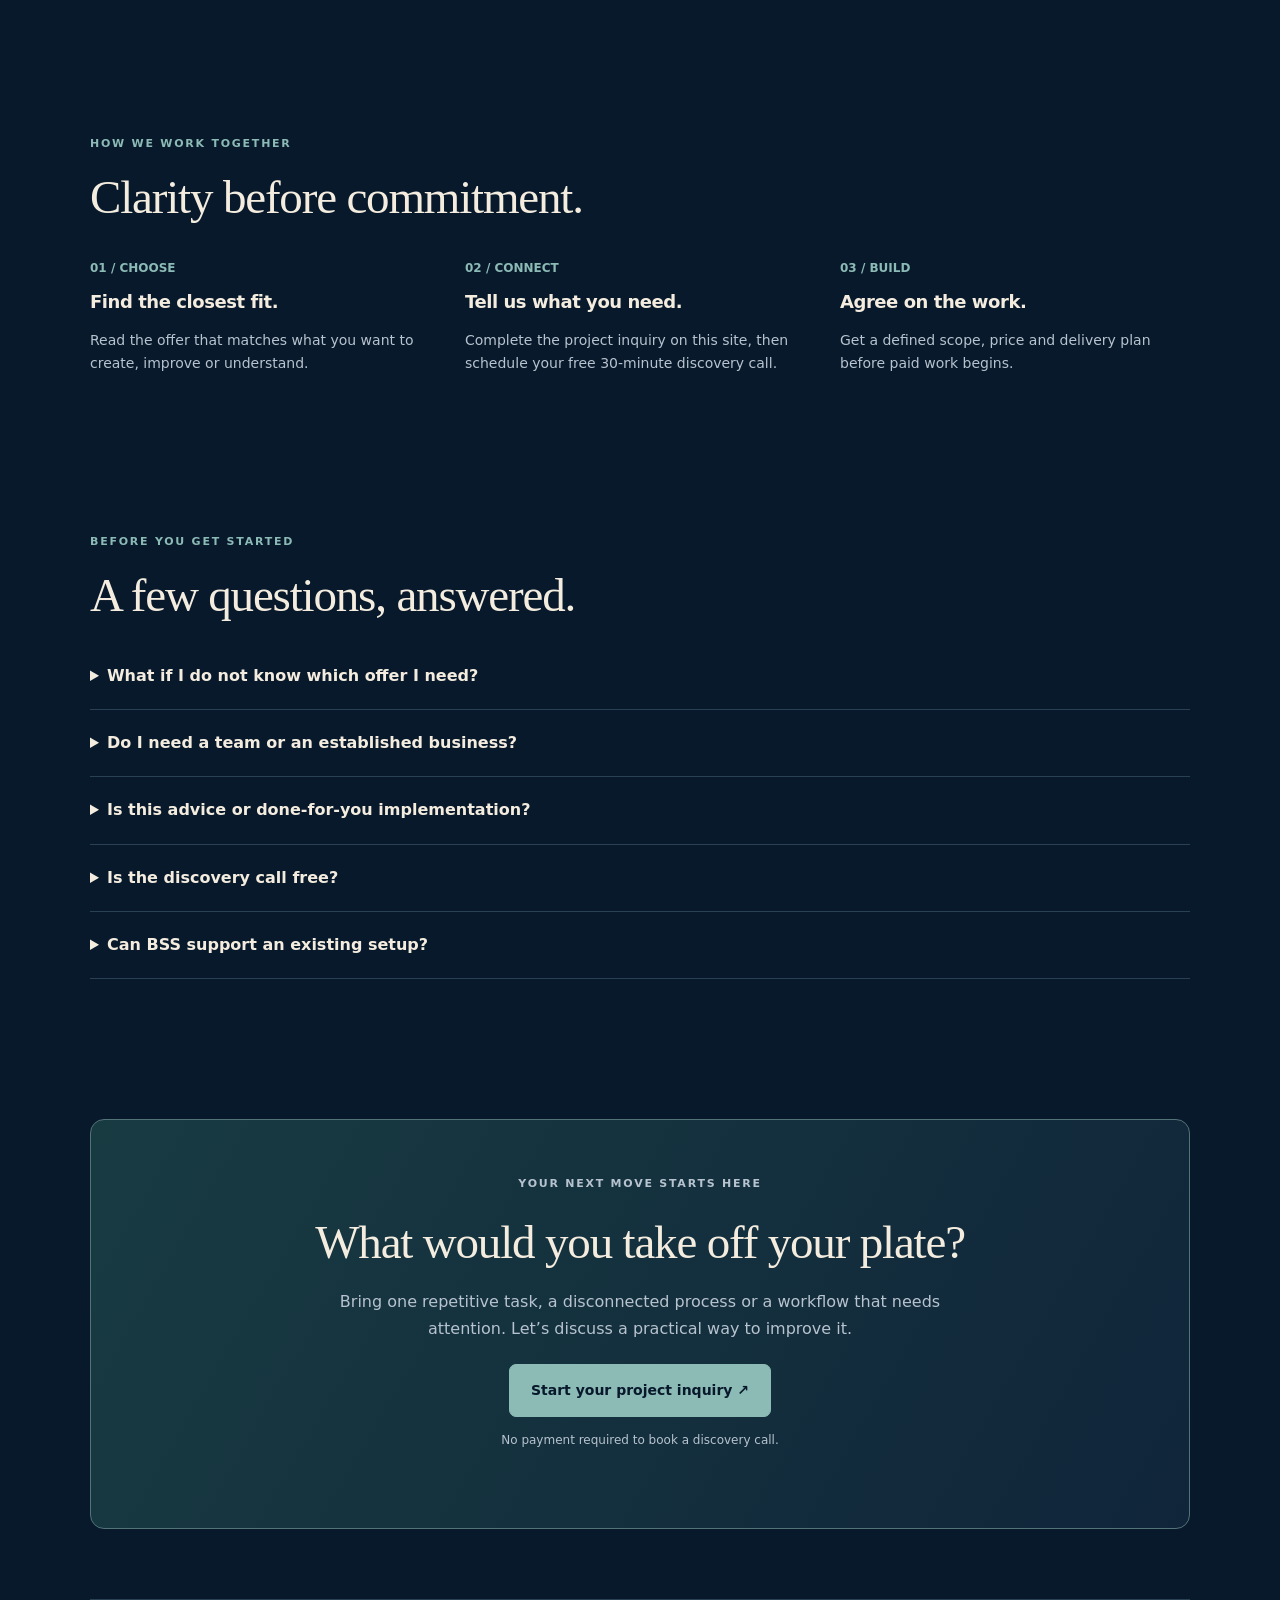
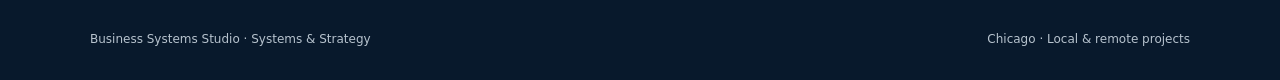
==== commit f9ca9eb1: "Launch native AI guide funnel with Notion and Gmail fulfillment" ====
--- a/bss/index.html
+++ b/bss/index.html
@@ -1,6 +1,6 @@
-<!doctype html><html lang="en"><head><meta charset="utf-8"><meta name="viewport" content="width=device-width,initial-scale=1"><title>AI Integration &amp; Workflow Automation | Business Systems Studio</title><meta name="description" content="AI integration and workflow automation for business owners and organizations. Explore implementation, a $250 audit and supporting digital builds."><meta name="theme-color" content="#08192c"><meta property="og:title" content="AI Integration &amp; Workflow Automation | Business Systems Studio"><meta property="og:description" content="AI integration and workflow automation for business owners and organizations. Explore implementation, a $250 audit and supporting digital builds."><meta property="og:type" content="website"><meta property="og:image" content="https://lamarco99.github.io/lamarco-bio/bss/assets/bss-logo.jpg"><link rel="stylesheet" href="studio.css?v=20261016b"></head><body><a class="skip" href="#main">Skip to content</a><div class="wrap"><header class="top"><a class="brand" href="./"><img src="assets/bss-logo.jpg" alt="BSS" width="48" height="48"><span>Business Systems Studio</span></a><nav aria-label="Main navigation"><a href="./" aria-current="page">Home</a><a href="./#offers">Offers</a><a href="project.html">Start a project ↗</a></nav></header><main id="main"><section class="hero"><div><p class="eyebrow">AI integration &amp; workflow automation</p><h1>Put AI to work.<br><em>Make your business run better.</em></h1><p class="intro">We help business owners, entrepreneurs and organizations incorporate AI and automation into everyday work, with practical workflows built around their tools and team.</p><div class="actions"><a class="btn" href="#offers">Find your starting point ↓</a><a class="btn secondary" href="project.html">Discuss your project ↗</a></div><p class="small">For business owners and teams ready to use AI in their everyday work.</p></div><aside class="workflow-demo" aria-label="Example inquiry workflow"><div class="demo-top"><span class="eyebrow">One inquiry. A connected workflow.</span><span class="demo-badge">EXAMPLE</span></div><h3>From new lead<br>to ready for review.</h3><p class="demo-intro">See how AI and automation can move the work forward.</p><ol class="demo-track"><li style="--step:0"><span class="node">01</span><div><strong>Inquiry received</strong><p>“I need help automating client intake.”</p><span class="tag">FORM → WORKFLOW</span></div></li><li style="--step:1"><span class="node">02</span><div><strong>AI prepares the details</strong><p>Summarizes the need and drafts a follow-up.</p><span class="tag">LESS MANUAL PREP</span></div></li><li style="--step:2"><span class="node">03</span><div><strong>You review and approve</strong><p>Check the draft. Keep your judgment in the loop.</p><span class="tag">HUMAN CHECKPOINT</span></div></li><li style="--step:3"><span class="node">04</span><div><strong>Next step organized</strong><p>Save the inquiry and create a follow-up task.</p><span class="tag">READY TO ACT</span></div></li></ol><div class="demo-bottom"><span>Illustrative workflow · built around your tools</span><button type="button" id="motion-toggle" aria-pressed="false">Pause animation</button></div></aside></section><div class="ribbon"><span>Practical AI integration</span><span>Connected workflows</span><span>Less repetitive work</span><span>Your team in control</span></div>
+<!doctype html><html lang="en"><head><meta charset="utf-8"><meta name="viewport" content="width=device-width,initial-scale=1"><title>AI Integration &amp; Workflow Automation | Business Systems Studio</title><meta name="description" content="AI integration and workflow automation for business owners and organizations. Explore implementation, a $250 audit and supporting digital builds."><meta name="theme-color" content="#08192c"><meta property="og:title" content="AI Integration &amp; Workflow Automation | Business Systems Studio"><meta property="og:description" content="AI integration and workflow automation for business owners and organizations. Explore implementation, a $250 audit and supporting digital builds."><meta property="og:type" content="website"><meta property="og:image" content="https://lamarco99.github.io/lamarco-bio/bss/assets/bss-logo.jpg"><link rel="stylesheet" href="studio.css?v=20261016b"></head><body><a class="skip" href="#main">Skip to content</a><div class="wrap"><header class="top"><a class="brand" href="./"><img src="assets/bss-logo.jpg" alt="BSS" width="48" height="48"><span>Business Systems Studio</span></a><nav aria-label="Main navigation"><a href="./" aria-current="page">Home</a><a href="./#offers">Offers</a><a href="free-guide.html">Free AI guide</a><a href="project.html">Start a project ↗</a></nav></header><main id="main"><section class="hero"><div><p class="eyebrow">AI integration &amp; workflow automation</p><h1>Put AI to work.<br><em>Make your business run better.</em></h1><p class="intro">We help business owners, entrepreneurs and organizations incorporate AI and automation into everyday work, with practical workflows built around their tools and team.</p><div class="actions"><a class="btn" href="#offers">Find your starting point ↓</a><a class="btn secondary" href="project.html">Discuss your project ↗</a></div><p class="small">For business owners and teams ready to use AI in their everyday work.</p></div><aside class="workflow-demo" aria-label="Example inquiry workflow"><div class="demo-top"><span class="eyebrow">One inquiry. A connected workflow.</span><span class="demo-badge">EXAMPLE</span></div><h3>From new lead<br>to ready for review.</h3><p class="demo-intro">See how AI and automation can move the work forward.</p><ol class="demo-track"><li style="--step:0"><span class="node">01</span><div><strong>Inquiry received</strong><p>“I need help automating client intake.”</p><span class="tag">FORM → WORKFLOW</span></div></li><li style="--step:1"><span class="node">02</span><div><strong>AI prepares the details</strong><p>Summarizes the need and drafts a follow-up.</p><span class="tag">LESS MANUAL PREP</span></div></li><li style="--step:2"><span class="node">03</span><div><strong>You review and approve</strong><p>Check the draft. Keep your judgment in the loop.</p><span class="tag">HUMAN CHECKPOINT</span></div></li><li style="--step:3"><span class="node">04</span><div><strong>Next step organized</strong><p>Save the inquiry and create a follow-up task.</p><span class="tag">READY TO ACT</span></div></li></ol><div class="demo-bottom"><span>Illustrative workflow · built around your tools</span><button type="button" id="motion-toggle" aria-pressed="false">Pause animation</button></div></aside></section><div class="ribbon"><span>Practical AI integration</span><span>Connected workflows</span><span>Less repetitive work</span><span>Your team in control</span></div>
 <section class="block split"><div><p class="eyebrow">Start with the work that slows you down</p><h2>Your business needs a practical AI starting point.</h2></div><div><p class="muted">You know AI could help, but choosing a useful task, connecting your tools and making it work reliably can feel unclear. Start with the work you repeat and the outcome you want to improve.</p><p class="muted">Copying details between tools. Sorting inquiries. Rewriting the same follow-up. BSS maps the process, builds the connections and adds AI where it serves a clear purpose—so your team has a repeatable way to move work forward.</p></div></section>
-<section class="block" id="offers"><p class="eyebrow">Choose your next move</p><h2>Start with one workflow.<br>Build from there.</h2><p class="intro">Ready to implement? Start with our flagship service. Need to identify the right opportunity first? Choose a focused assessment.</p><div class="grid"><article class="card"><span class="label">MAKE THE BUSINESS WORK BETTER</span><h3>AI Integration &amp; Workflow Automation</h3><p>Connect your tools, automate repeatable steps and add AI assistance around an agreed business outcome.</p><p class="price">From $1,000</p><a class="link" href="business-systems.html">Explore this offer <span aria-hidden="true">→</span></a></article><article class="card"><span class="label">GET CLARITY BEFORE YOU BUILD</span><h3>Business Systems Assessment</h3><p>Audit your work and identify practical AI opportunities.</p><p class="price">$250</p><a class="link" href="assessment.html">Explore this offer <span aria-hidden="true">→</span></a></article><article class="card"><span class="label">CREATE SOMETHING VALUABLE</span><h3>Digital Asset &amp; Infrastructure Build</h3><p>Create a sellable e-book, guide or supporting digital setup from your knowledge and content.</p><p class="price">From $100</p><a class="link" href="digital-build.html">Explore this offer <span aria-hidden="true">→</span></a></article></div><div class="care-addon"><div><p class="eyebrow">Optional add-on to your AI implementation</p><h3>Keep your workflows supported.</h3><p>Add Systems Care &amp; Maintenance for ongoing support of the AI integrations and workflows we build. Scope and support terms are agreed with your project.</p></div><div><p class="price">From $500/month</p><a href="business-systems.html#system-care">Explore implementation + care →</a></div></div><p class="small" style="margin-top:20px">Prices are in USD. Starting prices depend on the agreed scope. Software subscriptions and third-party fees are separate unless included in your proposal.</p></section>
+<section class="block"><div class="light split"><div><p class="eyebrow">Start here · Free 8-page guide</p><h2>Which task should AI handle first?</h2></div><div><p>Choose a useful starting point, map one workflow and try a reusable prompt—with a planning sheet and testing checklist.</p><a class="btn" href="free-guide.html">Get my free AI workflow guide →</a></div></div></section><section class="block" id="offers"><p class="eyebrow">Choose your next move</p><h2>Start with one workflow.<br>Build from there.</h2><p class="intro">Ready to implement? Start with our flagship service. Need to identify the right opportunity first? Choose a focused assessment.</p><div class="grid"><article class="card"><span class="label">MAKE THE BUSINESS WORK BETTER</span><h3>AI Integration &amp; Workflow Automation</h3><p>Connect your tools, automate repeatable steps and add AI assistance around an agreed business outcome.</p><p class="price">From $1,000</p><a class="link" href="business-systems.html">Explore this offer <span aria-hidden="true">→</span></a></article><article class="card"><span class="label">GET CLARITY BEFORE YOU BUILD</span><h3>Business Systems Assessment</h3><p>Audit your work and identify practical AI opportunities.</p><p class="price">$250</p><a class="link" href="assessment.html">Explore this offer <span aria-hidden="true">→</span></a></article><article class="card"><span class="label">CREATE SOMETHING VALUABLE</span><h3>Digital Asset &amp; Infrastructure Build</h3><p>Create a sellable e-book, guide or supporting digital setup from your knowledge and content.</p><p class="price">From $100</p><a class="link" href="digital-build.html">Explore this offer <span aria-hidden="true">→</span></a></article></div><div class="care-addon"><div><p class="eyebrow">Optional add-on to your AI implementation</p><h3>Keep your workflows supported.</h3><p>Add Systems Care &amp; Maintenance for ongoing support of the AI integrations and workflows we build. Scope and support terms are agreed with your project.</p></div><div><p class="price">From $500/month</p><a href="business-systems.html#system-care">Explore implementation + care →</a></div></div><p class="small" style="margin-top:20px">Prices are in USD. Starting prices depend on the agreed scope. Software subscriptions and third-party fees are separate unless included in your proposal.</p></section>
 <section class="block"><div class="light split"><div><p class="eyebrow">A working process, built for your business</p><h2>You don’t need another tool to figure out.</h2></div><div><h3>You need the pieces to work together.</h3><p>We start with your workflow and the result you want. Then we map, configure and test the agreed solution, with documentation and training so you can use it.</p><p>From a solo business to an organization, the scope follows your process, your tools and your team.</p></div></div></section>
 <section class="block"><p class="eyebrow">How we work together</p><h2>Clarity before commitment.</h2><div class="steps"><div><b>01 / CHOOSE</b><h3>Find the closest fit.</h3><p>Read the offer that matches what you want to create, improve or understand.</p></div><div><b>02 / CONNECT</b><h3>Tell us what you need.</h3><p>Complete the project inquiry on this site, then schedule your free 30-minute discovery call.</p></div><div><b>03 / BUILD</b><h3>Agree on the work.</h3><p>Get a defined scope, price and delivery plan before paid work begins.</p></div></div></section>
 <section class="block"><p class="eyebrow">Before you get started</p><h2>A few questions, answered.</h2><details><summary>What if I do not know which offer I need?</summary><p>Describe the work you repeat and the result you want. On the discovery call, we’ll identify whether a focused assessment or implementation is the right starting point.</p></details><details><summary>Do I need a team or an established business?</summary><p>You can be a solo entrepreneur, a business owner or an organization. The best starting point is a real task or process you want to improve with AI and automation.</p></details><details><summary>Is this advice or done-for-you implementation?</summary><p>AI Integration &amp; Workflow Automation delivers the scoped working setup, testing and handoff. The $250 Business Systems Assessment delivers audit findings and recommendations; implementation is separate. Digital builds deliver the agreed asset or setup.</p></details><details><summary>Is the discovery call free?</summary><p>Yes. Your 30-minute discovery call is free. It is a conversation about fit, scope and next steps. Paid deliverables and timelines are agreed separately.</p></details><details><summary>Can BSS support an existing setup?</summary><p>Yes. Compatibility, access and scope are reviewed first. For AI implementation clients, Systems Care &amp; Maintenance is an optional add-on for ongoing support; it is discussed with your implementation.</p></details></section>
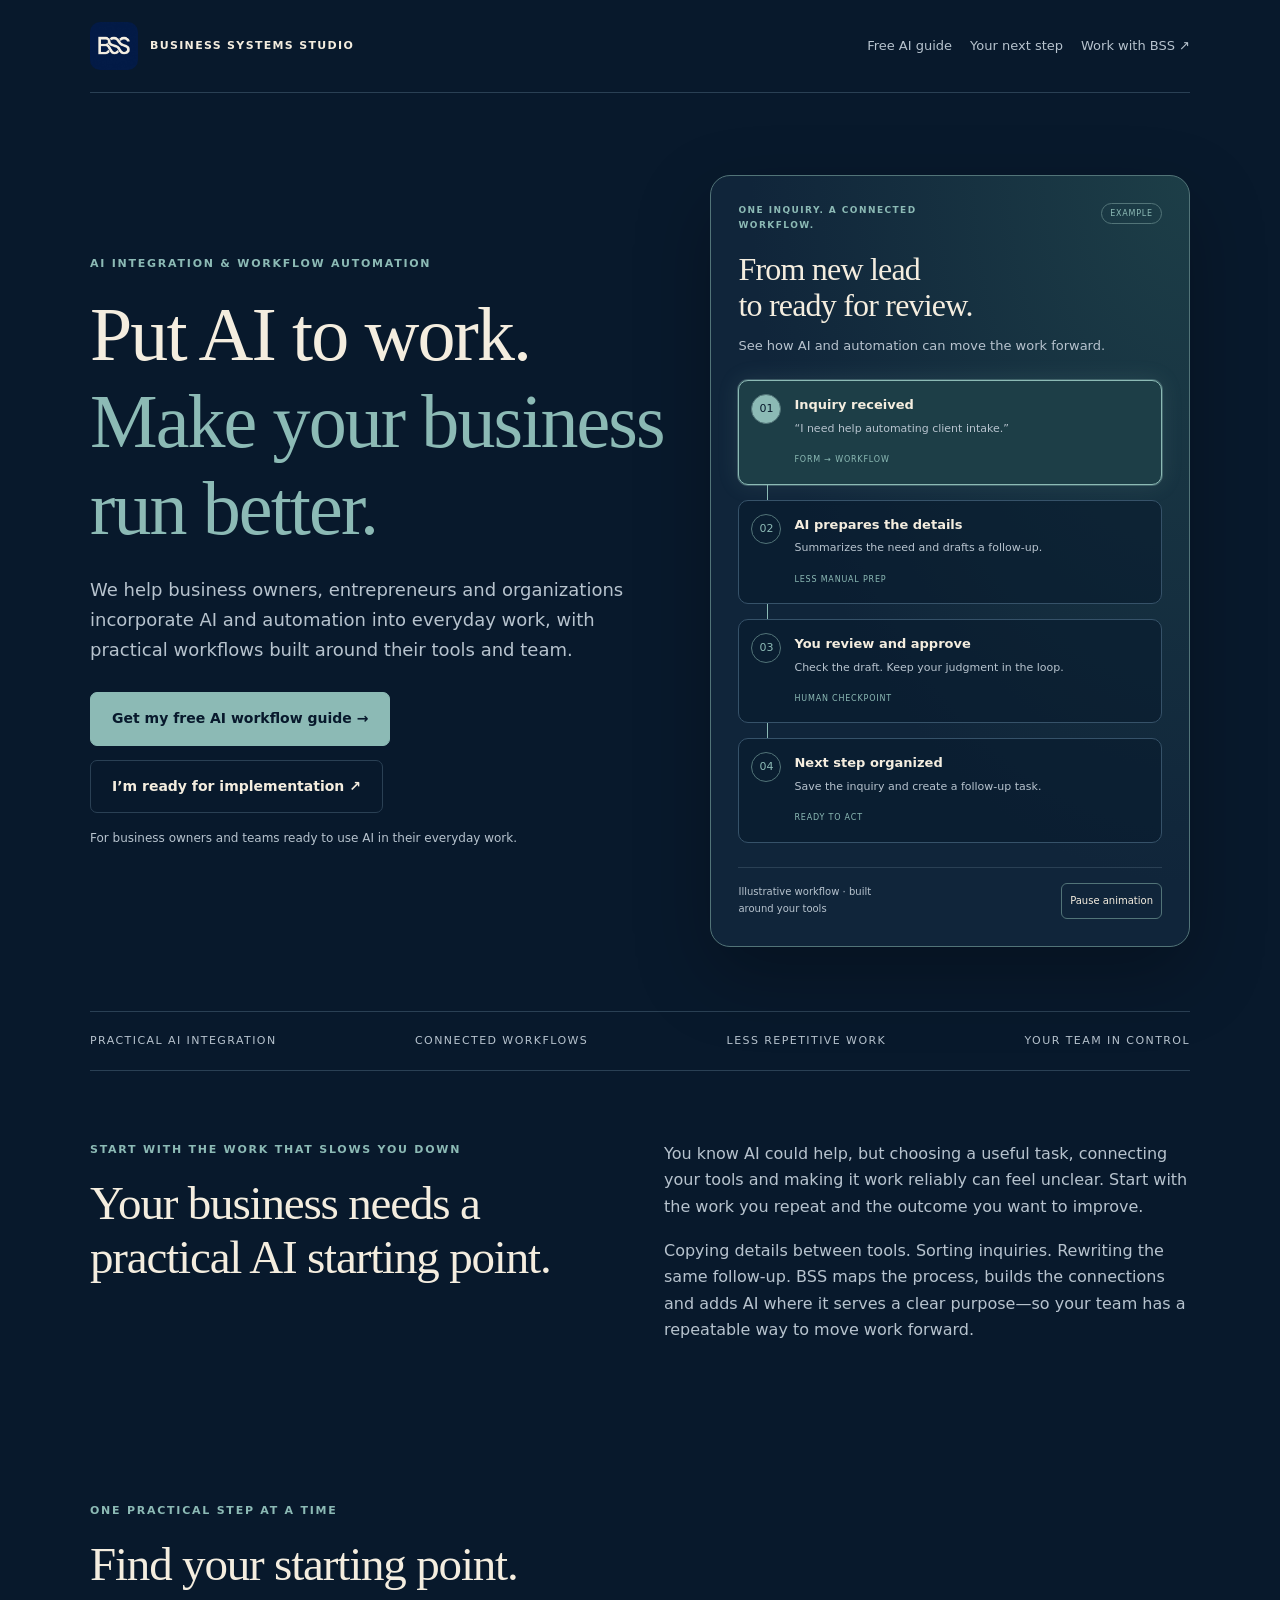
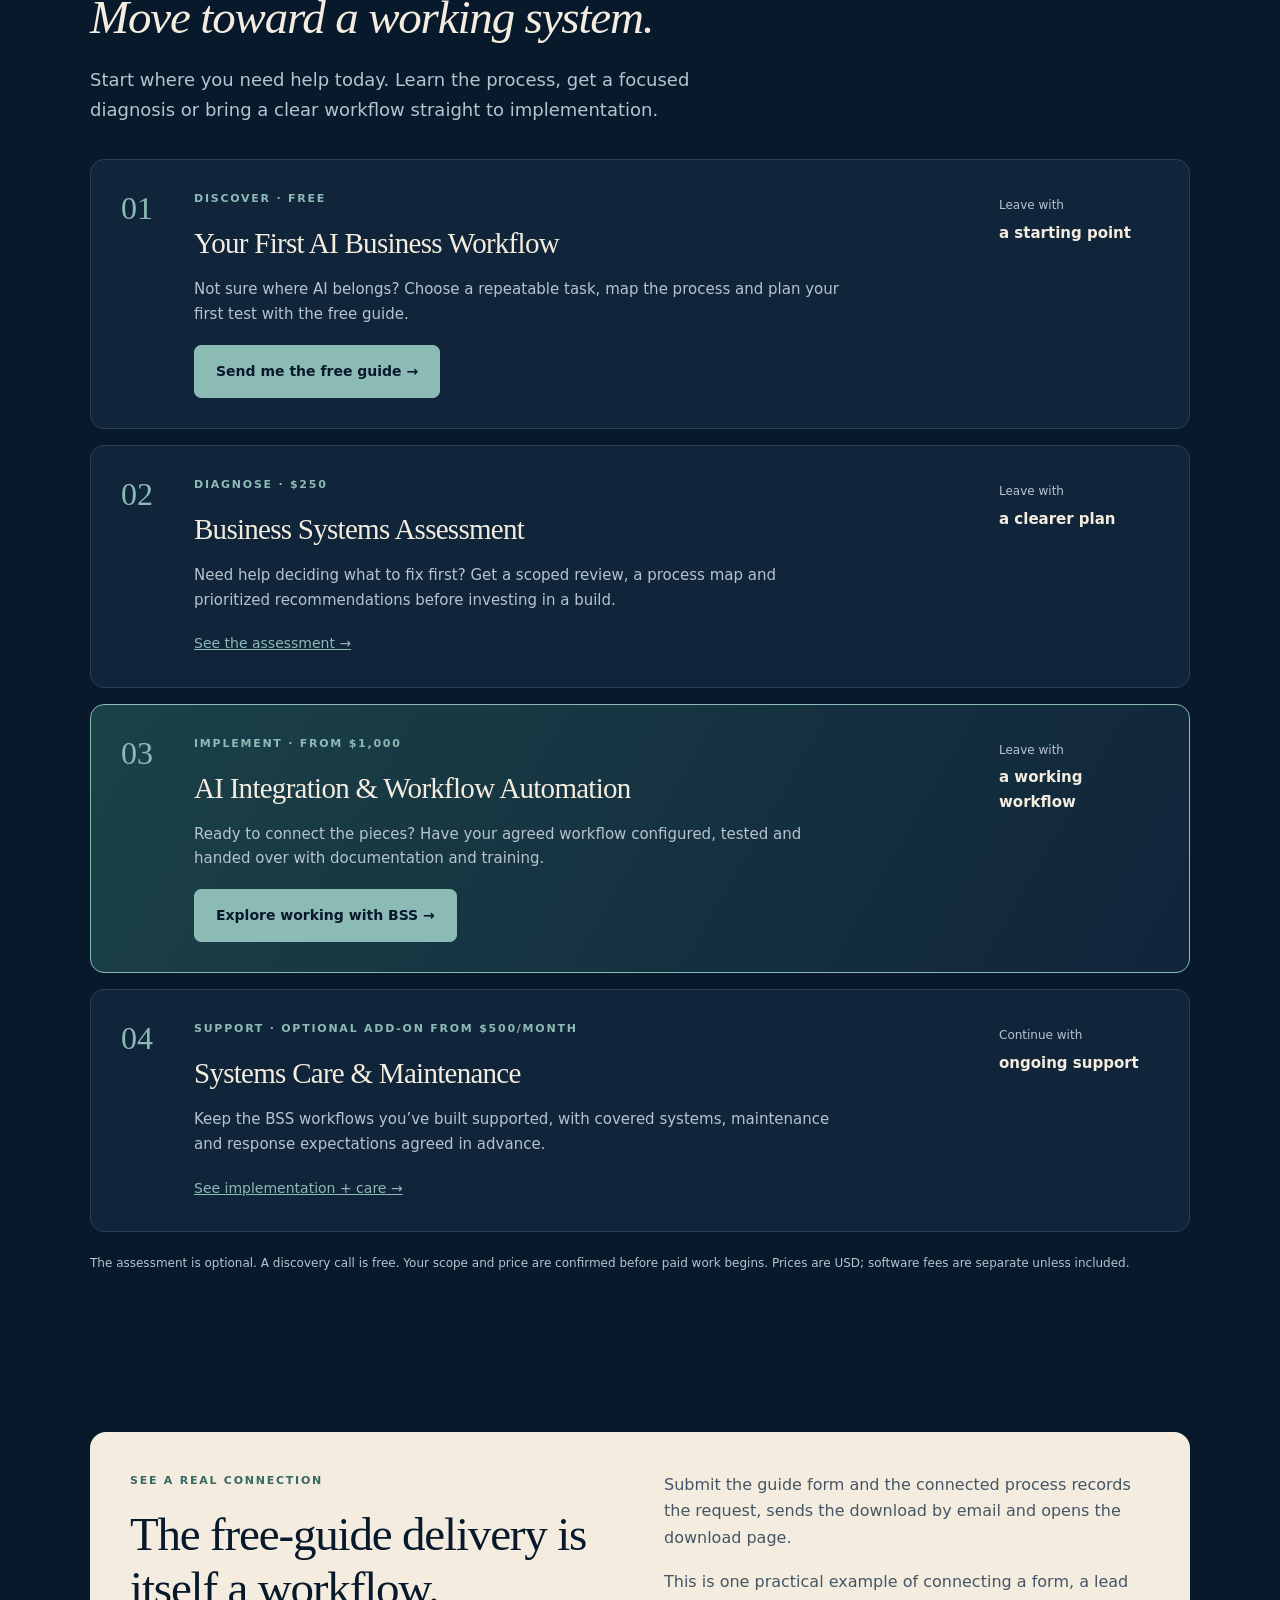
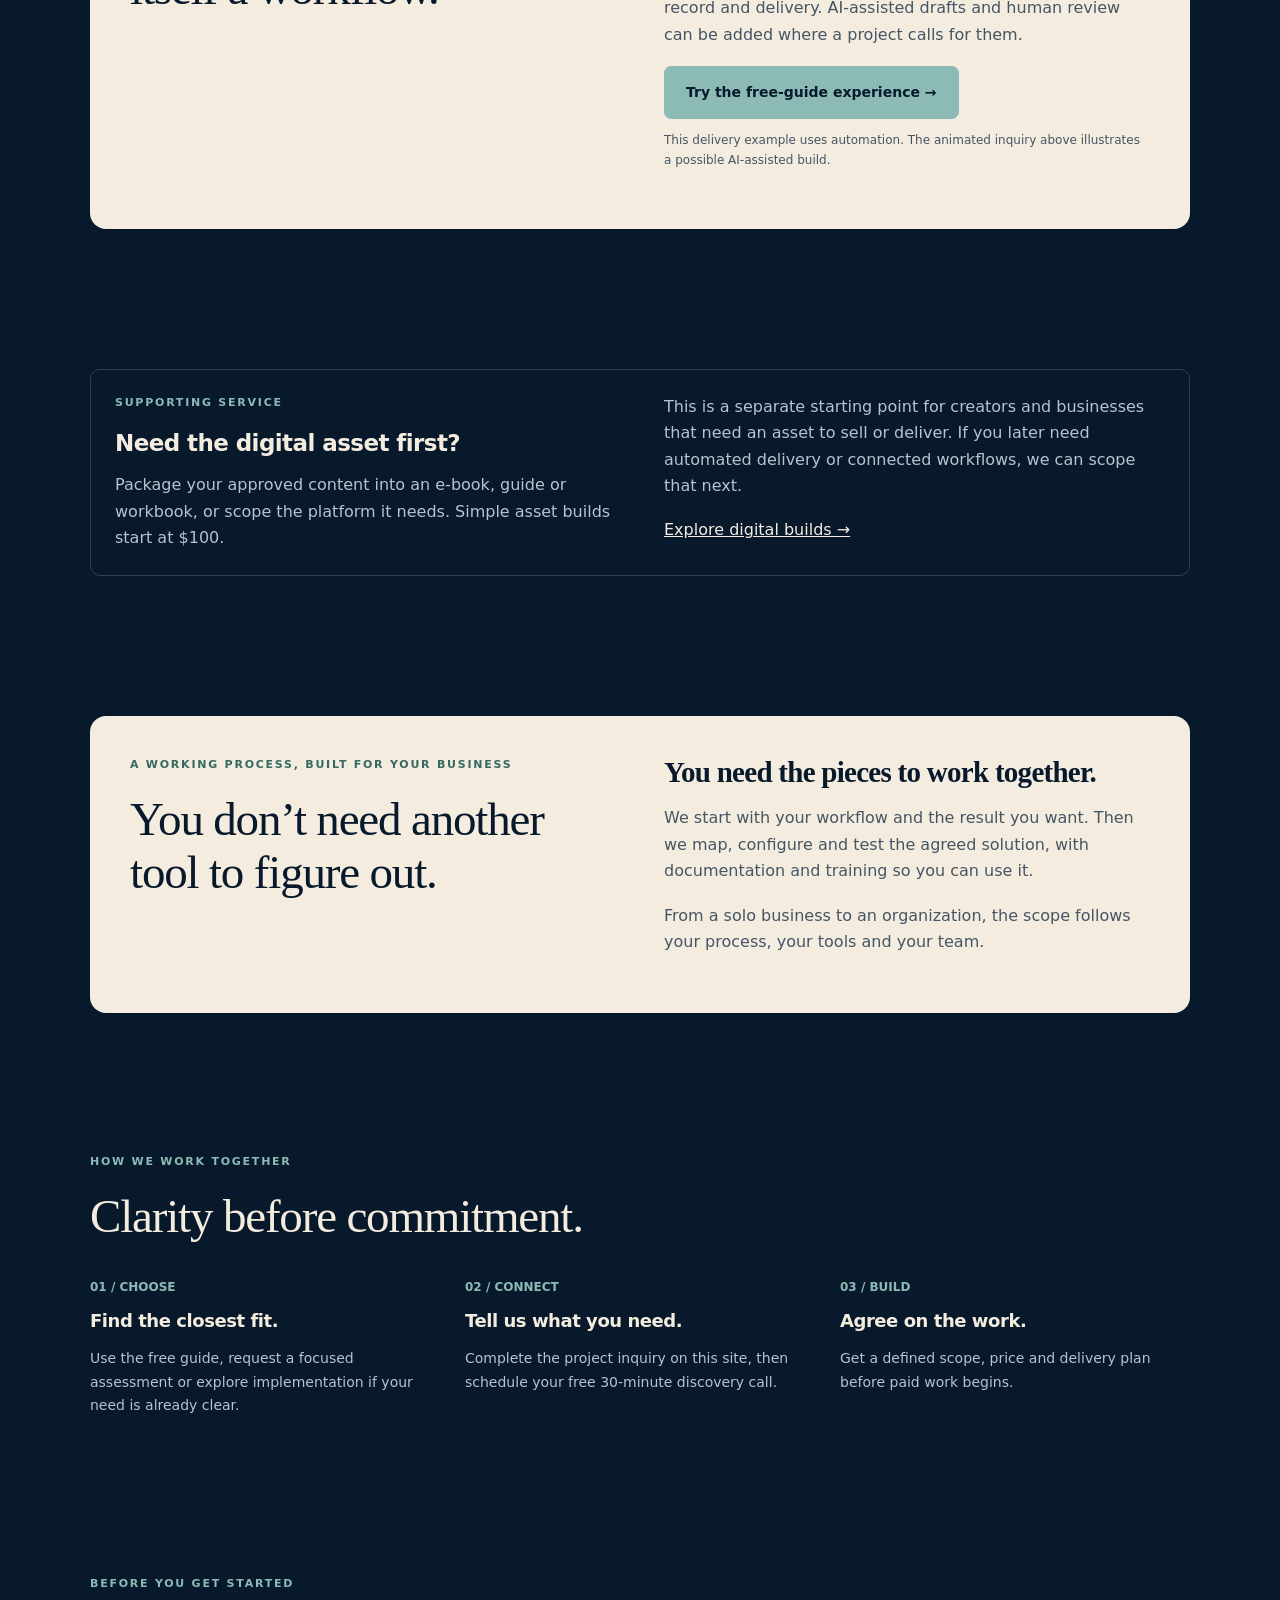
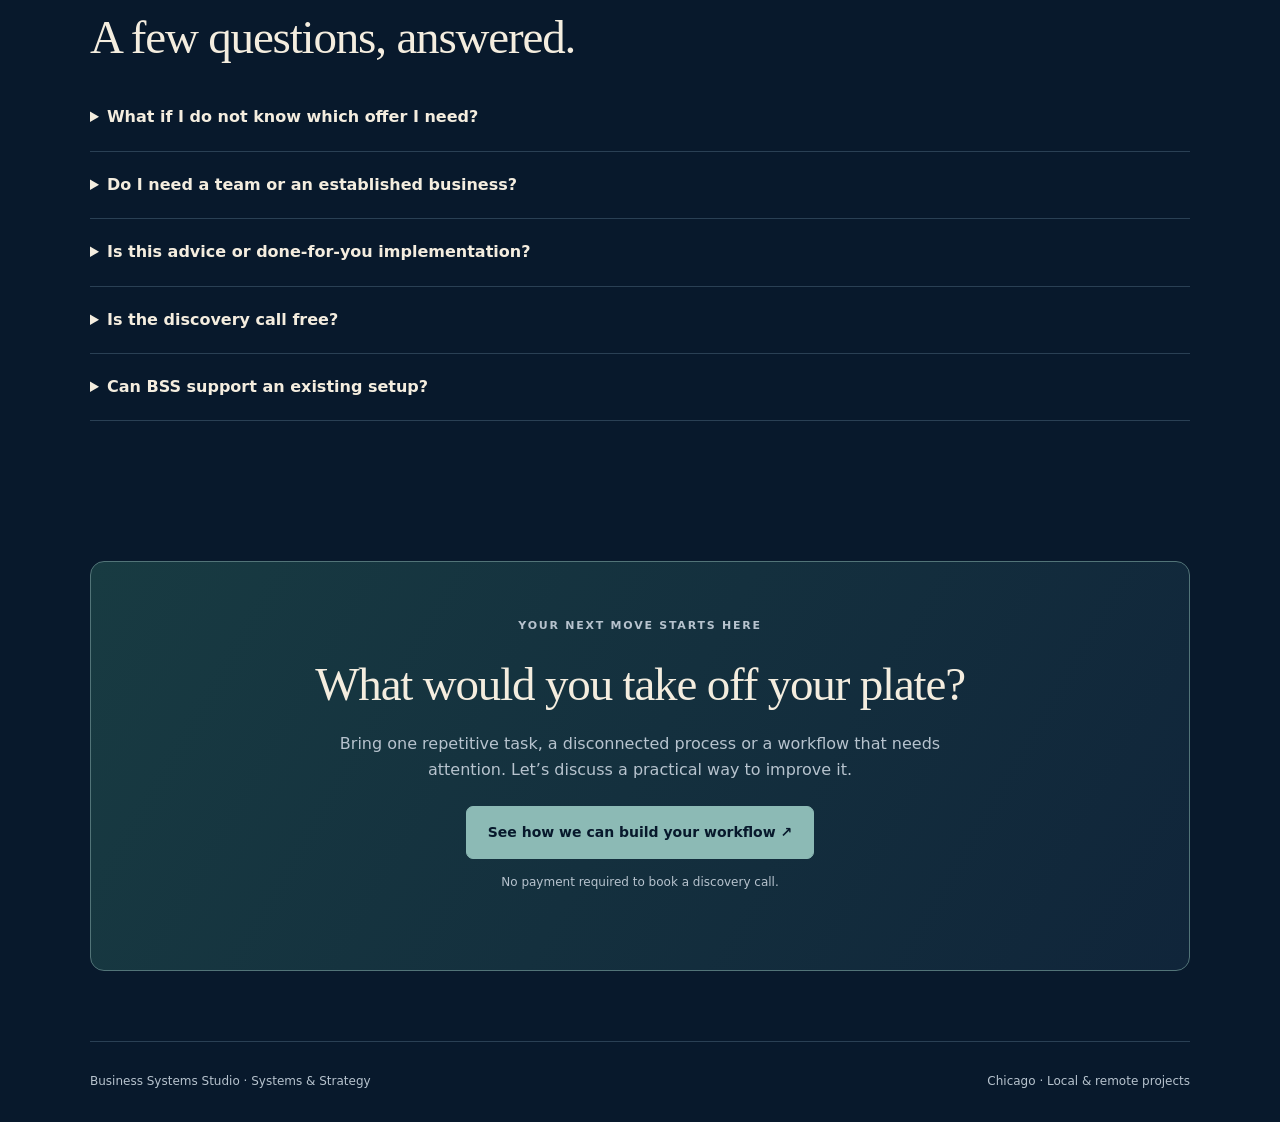
==== commit 6cbbf5e1: "Restructure entire BSS site around value-first offer progression and implementation funnel" ====
--- a/bss/index.html
+++ b/bss/index.html
@@ -1,7 +1,12 @@
-<!doctype html><html lang="en"><head><meta charset="utf-8"><meta name="viewport" content="width=device-width,initial-scale=1"><title>AI Integration &amp; Workflow Automation | Business Systems Studio</title><meta name="description" content="AI integration and workflow automation for business owners and organizations. Explore implementation, a $250 audit and supporting digital builds."><meta name="theme-color" content="#08192c"><meta property="og:title" content="AI Integration &amp; Workflow Automation | Business Systems Studio"><meta property="og:description" content="AI integration and workflow automation for business owners and organizations. Explore implementation, a $250 audit and supporting digital builds."><meta property="og:type" content="website"><meta property="og:image" content="https://lamarco99.github.io/lamarco-bio/bss/assets/bss-logo.jpg"><link rel="stylesheet" href="studio.css?v=20261016b"></head><body><a class="skip" href="#main">Skip to content</a><div class="wrap"><header class="top"><a class="brand" href="./"><img src="assets/bss-logo.jpg" alt="BSS" width="48" height="48"><span>Business Systems Studio</span></a><nav aria-label="Main navigation"><a href="./" aria-current="page">Home</a><a href="./#offers">Offers</a><a href="free-guide.html">Free AI guide</a><a href="project.html">Start a project ↗</a></nav></header><main id="main"><section class="hero"><div><p class="eyebrow">AI integration &amp; workflow automation</p><h1>Put AI to work.<br><em>Make your business run better.</em></h1><p class="intro">We help business owners, entrepreneurs and organizations incorporate AI and automation into everyday work, with practical workflows built around their tools and team.</p><div class="actions"><a class="btn" href="#offers">Find your starting point ↓</a><a class="btn secondary" href="project.html">Discuss your project ↗</a></div><p class="small">For business owners and teams ready to use AI in their everyday work.</p></div><aside class="workflow-demo" aria-label="Example inquiry workflow"><div class="demo-top"><span class="eyebrow">One inquiry. A connected workflow.</span><span class="demo-badge">EXAMPLE</span></div><h3>From new lead<br>to ready for review.</h3><p class="demo-intro">See how AI and automation can move the work forward.</p><ol class="demo-track"><li style="--step:0"><span class="node">01</span><div><strong>Inquiry received</strong><p>“I need help automating client intake.”</p><span class="tag">FORM → WORKFLOW</span></div></li><li style="--step:1"><span class="node">02</span><div><strong>AI prepares the details</strong><p>Summarizes the need and drafts a follow-up.</p><span class="tag">LESS MANUAL PREP</span></div></li><li style="--step:2"><span class="node">03</span><div><strong>You review and approve</strong><p>Check the draft. Keep your judgment in the loop.</p><span class="tag">HUMAN CHECKPOINT</span></div></li><li style="--step:3"><span class="node">04</span><div><strong>Next step organized</strong><p>Save the inquiry and create a follow-up task.</p><span class="tag">READY TO ACT</span></div></li></ol><div class="demo-bottom"><span>Illustrative workflow · built around your tools</span><button type="button" id="motion-toggle" aria-pressed="false">Pause animation</button></div></aside></section><div class="ribbon"><span>Practical AI integration</span><span>Connected workflows</span><span>Less repetitive work</span><span>Your team in control</span></div>
+<!doctype html><html lang="en"><head><meta charset="utf-8"><meta name="viewport" content="width=device-width,initial-scale=1"><title>AI Integration &amp; Workflow Automation | Business Systems Studio</title><meta name="description" content="AI integration and workflow automation for business owners and organizations. Explore implementation, a $250 audit and supporting digital builds."><meta name="theme-color" content="#08192c"><meta property="og:title" content="AI Integration &amp; Workflow Automation | Business Systems Studio"><meta property="og:description" content="AI integration and workflow automation for business owners and organizations. Explore implementation, a $250 audit and supporting digital builds."><meta property="og:type" content="website"><meta property="og:image" content="https://lamarco99.github.io/lamarco-bio/bss/assets/bss-logo.jpg"><link rel="stylesheet" href="studio.css?v=20261016c"></head><body><a class="skip" href="#main">Skip to content</a><div class="wrap"><header class="top"><a class="brand" href="./"><img src="assets/bss-logo.jpg" alt="BSS" width="48" height="48"><span>Business Systems Studio</span></a><nav aria-label="Main navigation"><a href="free-guide.html">Free AI guide</a><a href="./#offers">Your next step</a><a href="business-systems.html">Work with BSS ↗</a></nav></header><main id="main"><section class="hero"><div><p class="eyebrow">AI integration &amp; workflow automation</p><h1>Put AI to work.<br><em>Make your business run better.</em></h1><p class="intro">We help business owners, entrepreneurs and organizations incorporate AI and automation into everyday work, with practical workflows built around their tools and team.</p><div class="actions"><a class="btn" href="free-guide.html">Get my free AI workflow guide →</a><a class="btn secondary" href="business-systems.html">I’m ready for implementation ↗</a></div><p class="small">For business owners and teams ready to use AI in their everyday work.</p></div><aside class="workflow-demo" aria-label="Example inquiry workflow"><div class="demo-top"><span class="eyebrow">One inquiry. A connected workflow.</span><span class="demo-badge">EXAMPLE</span></div><h3>From new lead<br>to ready for review.</h3><p class="demo-intro">See how AI and automation can move the work forward.</p><ol class="demo-track"><li style="--step:0"><span class="node">01</span><div><strong>Inquiry received</strong><p>“I need help automating client intake.”</p><span class="tag">FORM → WORKFLOW</span></div></li><li style="--step:1"><span class="node">02</span><div><strong>AI prepares the details</strong><p>Summarizes the need and drafts a follow-up.</p><span class="tag">LESS MANUAL PREP</span></div></li><li style="--step:2"><span class="node">03</span><div><strong>You review and approve</strong><p>Check the draft. Keep your judgment in the loop.</p><span class="tag">HUMAN CHECKPOINT</span></div></li><li style="--step:3"><span class="node">04</span><div><strong>Next step organized</strong><p>Save the inquiry and create a follow-up task.</p><span class="tag">READY TO ACT</span></div></li></ol><div class="demo-bottom"><span>Illustrative workflow · built around your tools</span><button type="button" id="motion-toggle" aria-pressed="false">Pause animation</button></div></aside></section><div class="ribbon"><span>Practical AI integration</span><span>Connected workflows</span><span>Less repetitive work</span><span>Your team in control</span></div>
 <section class="block split"><div><p class="eyebrow">Start with the work that slows you down</p><h2>Your business needs a practical AI starting point.</h2></div><div><p class="muted">You know AI could help, but choosing a useful task, connecting your tools and making it work reliably can feel unclear. Start with the work you repeat and the outcome you want to improve.</p><p class="muted">Copying details between tools. Sorting inquiries. Rewriting the same follow-up. BSS maps the process, builds the connections and adds AI where it serves a clear purpose—so your team has a repeatable way to move work forward.</p></div></section>
-<section class="block"><div class="light split"><div><p class="eyebrow">Start here · Free 8-page guide</p><h2>Which task should AI handle first?</h2></div><div><p>Choose a useful starting point, map one workflow and try a reusable prompt—with a planning sheet and testing checklist.</p><a class="btn" href="free-guide.html">Get my free AI workflow guide →</a></div></div></section><section class="block" id="offers"><p class="eyebrow">Choose your next move</p><h2>Start with one workflow.<br>Build from there.</h2><p class="intro">Ready to implement? Start with our flagship service. Need to identify the right opportunity first? Choose a focused assessment.</p><div class="grid"><article class="card"><span class="label">MAKE THE BUSINESS WORK BETTER</span><h3>AI Integration &amp; Workflow Automation</h3><p>Connect your tools, automate repeatable steps and add AI assistance around an agreed business outcome.</p><p class="price">From $1,000</p><a class="link" href="business-systems.html">Explore this offer <span aria-hidden="true">→</span></a></article><article class="card"><span class="label">GET CLARITY BEFORE YOU BUILD</span><h3>Business Systems Assessment</h3><p>Audit your work and identify practical AI opportunities.</p><p class="price">$250</p><a class="link" href="assessment.html">Explore this offer <span aria-hidden="true">→</span></a></article><article class="card"><span class="label">CREATE SOMETHING VALUABLE</span><h3>Digital Asset &amp; Infrastructure Build</h3><p>Create a sellable e-book, guide or supporting digital setup from your knowledge and content.</p><p class="price">From $100</p><a class="link" href="digital-build.html">Explore this offer <span aria-hidden="true">→</span></a></article></div><div class="care-addon"><div><p class="eyebrow">Optional add-on to your AI implementation</p><h3>Keep your workflows supported.</h3><p>Add Systems Care &amp; Maintenance for ongoing support of the AI integrations and workflows we build. Scope and support terms are agreed with your project.</p></div><div><p class="price">From $500/month</p><a href="business-systems.html#system-care">Explore implementation + care →</a></div></div><p class="small" style="margin-top:20px">Prices are in USD. Starting prices depend on the agreed scope. Software subscriptions and third-party fees are separate unless included in your proposal.</p></section>
-<section class="block"><div class="light split"><div><p class="eyebrow">A working process, built for your business</p><h2>You don’t need another tool to figure out.</h2></div><div><h3>You need the pieces to work together.</h3><p>We start with your workflow and the result you want. Then we map, configure and test the agreed solution, with documentation and training so you can use it.</p><p>From a solo business to an organization, the scope follows your process, your tools and your team.</p></div></div></section>
-<section class="block"><p class="eyebrow">How we work together</p><h2>Clarity before commitment.</h2><div class="steps"><div><b>01 / CHOOSE</b><h3>Find the closest fit.</h3><p>Read the offer that matches what you want to create, improve or understand.</p></div><div><b>02 / CONNECT</b><h3>Tell us what you need.</h3><p>Complete the project inquiry on this site, then schedule your free 30-minute discovery call.</p></div><div><b>03 / BUILD</b><h3>Agree on the work.</h3><p>Get a defined scope, price and delivery plan before paid work begins.</p></div></div></section>
+<section class="block" id="offers"><p class="eyebrow">One practical step at a time</p><h2>Find your starting point.<br><em>Move toward a working system.</em></h2><p class="intro">Start where you need help today. Learn the process, get a focused diagnosis or bring a clear workflow straight to implementation.</p><div class="journey">
+<article class="journey-row"><span class="journey-number">01</span><div><p class="eyebrow">Discover · Free</p><h3>Your First AI Business Workflow</h3><p>Not sure where AI belongs? Choose a repeatable task, map the process and plan your first test with the free guide.</p><a class="btn" href="free-guide.html">Send me the free guide →</a></div><span class="journey-outcome">Leave with<br><strong>a starting point</strong></span></article>
+<article class="journey-row"><span class="journey-number">02</span><div><p class="eyebrow">Diagnose · $250</p><h3>Business Systems Assessment</h3><p>Need help deciding what to fix first? Get a scoped review, a process map and prioritized recommendations before investing in a build.</p><a class="link" href="assessment.html">See the assessment →</a></div><span class="journey-outcome">Leave with<br><strong>a clearer plan</strong></span></article>
+<article class="journey-row featured"><span class="journey-number">03</span><div><p class="eyebrow">Implement · From $1,000</p><h3>AI Integration &amp; Workflow Automation</h3><p>Ready to connect the pieces? Have your agreed workflow configured, tested and handed over with documentation and training.</p><a class="btn" href="business-systems.html">Explore working with BSS →</a></div><span class="journey-outcome">Leave with<br><strong>a working workflow</strong></span></article>
+<article class="journey-row"><span class="journey-number">04</span><div><p class="eyebrow">Support · Optional add-on from $500/month</p><h3>Systems Care &amp; Maintenance</h3><p>Keep the BSS workflows you’ve built supported, with covered systems, maintenance and response expectations agreed in advance.</p><a class="link" href="business-systems.html#system-care">See implementation + care →</a></div><span class="journey-outcome">Continue with<br><strong>ongoing support</strong></span></article></div><p class="small">The assessment is optional. A discovery call is free. Your scope and price are confirmed before paid work begins. Prices are USD; software fees are separate unless included.</p></section>
+<section class="block"><div class="light split"><div><p class="eyebrow">See a real connection</p><h2>The free-guide delivery is itself a workflow.</h2></div><div><p>Submit the guide form and the connected process records the request, sends the download by email and opens the download page.</p><p>This is one practical example of connecting a form, a lead record and delivery. AI-assisted drafts and human review can be added where a project calls for them.</p><a class="btn" href="free-guide.html">Try the free-guide experience →</a><p class="small" style="margin-top:12px">This delivery example uses automation. The animated inquiry above illustrates a possible AI-assisted build.</p></div></div></section>
+<section class="block"><div class="note split"><div><p class="eyebrow">Supporting service</p><h3>Need the digital asset first?</h3><p class="muted">Package your approved content into an e-book, guide or workbook, or scope the platform it needs. Simple asset builds start at $100.</p></div><div><p class="muted">This is a separate starting point for creators and businesses that need an asset to sell or deliver. If you later need automated delivery or connected workflows, we can scope that next.</p><a href="digital-build.html">Explore digital builds →</a></div></div></section><section class="block"><div class="light split"><div><p class="eyebrow">A working process, built for your business</p><h2>You don’t need another tool to figure out.</h2></div><div><h3>You need the pieces to work together.</h3><p>We start with your workflow and the result you want. Then we map, configure and test the agreed solution, with documentation and training so you can use it.</p><p>From a solo business to an organization, the scope follows your process, your tools and your team.</p></div></div></section>
+<section class="block"><p class="eyebrow">How we work together</p><h2>Clarity before commitment.</h2><div class="steps"><div><b>01 / CHOOSE</b><h3>Find the closest fit.</h3><p>Use the free guide, request a focused assessment or explore implementation if your need is already clear.</p></div><div><b>02 / CONNECT</b><h3>Tell us what you need.</h3><p>Complete the project inquiry on this site, then schedule your free 30-minute discovery call.</p></div><div><b>03 / BUILD</b><h3>Agree on the work.</h3><p>Get a defined scope, price and delivery plan before paid work begins.</p></div></div></section>
 <section class="block"><p class="eyebrow">Before you get started</p><h2>A few questions, answered.</h2><details><summary>What if I do not know which offer I need?</summary><p>Describe the work you repeat and the result you want. On the discovery call, we’ll identify whether a focused assessment or implementation is the right starting point.</p></details><details><summary>Do I need a team or an established business?</summary><p>You can be a solo entrepreneur, a business owner or an organization. The best starting point is a real task or process you want to improve with AI and automation.</p></details><details><summary>Is this advice or done-for-you implementation?</summary><p>AI Integration &amp; Workflow Automation delivers the scoped working setup, testing and handoff. The $250 Business Systems Assessment delivers audit findings and recommendations; implementation is separate. Digital builds deliver the agreed asset or setup.</p></details><details><summary>Is the discovery call free?</summary><p>Yes. Your 30-minute discovery call is free. It is a conversation about fit, scope and next steps. Paid deliverables and timelines are agreed separately.</p></details><details><summary>Can BSS support an existing setup?</summary><p>Yes. Compatibility, access and scope are reviewed first. For AI implementation clients, Systems Care &amp; Maintenance is an optional add-on for ongoing support; it is discussed with your implementation.</p></details></section>
-<section class="block"><div class="closing"><p class="eyebrow">Your next move starts here</p><h2>What would you take off your plate?</h2><p>Bring one repetitive task, a disconnected process or a workflow that needs attention. Let’s discuss a practical way to improve it.</p><a class="btn" href="project.html">Start your project inquiry ↗</a><p class="small" style="margin-top:14px">No payment required to book a discovery call.</p></div></section></main><footer class="footer"><span>Business Systems Studio · Systems &amp; Strategy</span><span>Chicago · Local &amp; remote projects</span></footer></div><script>(function(){const demo=document.querySelector('.workflow-demo'),button=document.getElementById('motion-toggle'),steps=Array.from(demo.querySelectorAll('.demo-track li')),reduced=window.matchMedia('(prefers-reduced-motion: reduce)');let current=0,timer=null,paused=reduced.matches;function render(){steps.forEach(function(step,i){step.classList.toggle('is-active',i===current);});button.textContent=paused?'Play animation':'Pause animation';button.setAttribute('aria-pressed',String(paused));demo.classList.toggle('paused',paused);}function stop(){if(timer!==null){clearInterval(timer);timer=null;}}function start(){stop();if(!paused&&!document.hidden){timer=setInterval(function(){current=(current+1)%steps.length;render();},2400);}}button.addEventListener('click',function(){paused=!paused;render();start();});document.addEventListener('visibilitychange',start);function preferenceChanged(event){paused=event.matches;render();start();}if(reduced.addEventListener){reduced.addEventListener('change',preferenceChanged);}render();start();})();</script></body></html>+<section class="block"><div class="closing"><p class="eyebrow">Your next move starts here</p><h2>What would you take off your plate?</h2><p>Bring one repetitive task, a disconnected process or a workflow that needs attention. Let’s discuss a practical way to improve it.</p><a class="btn" href="business-systems.html">See how we can build your workflow ↗</a><p class="small" style="margin-top:14px">No payment required to book a discovery call.</p></div></section></main><footer class="footer"><span>Business Systems Studio · Systems &amp; Strategy</span><span>Chicago · Local &amp; remote projects</span></footer></div><script>(function(){const demo=document.querySelector('.workflow-demo'),button=document.getElementById('motion-toggle'),steps=Array.from(demo.querySelectorAll('.demo-track li')),reduced=window.matchMedia('(prefers-reduced-motion: reduce)');let current=0,timer=null,paused=reduced.matches;function render(){steps.forEach(function(step,i){step.classList.toggle('is-active',i===current);});button.textContent=paused?'Play animation':'Pause animation';button.setAttribute('aria-pressed',String(paused));demo.classList.toggle('paused',paused);}function stop(){if(timer!==null){clearInterval(timer);timer=null;}}function start(){stop();if(!paused&&!document.hidden){timer=setInterval(function(){current=(current+1)%steps.length;render();},2400);}}button.addEventListener('click',function(){paused=!paused;render();start();});document.addEventListener('visibilitychange',start);function preferenceChanged(event){paused=event.matches;render();start();}if(reduced.addEventListener){reduced.addEventListener('change',preferenceChanged);}render();start();})();</script></body></html>
--- a/bss/studio.css
+++ b/bss/studio.css
@@ -8,3 +8,6 @@
 .workflow-demo{position:relative;border:1px solid #527478;border-radius:20px;padding:27px;background:radial-gradient(ellipse at top right,#28545388,transparent 65%),#10253a;box-shadow:0 28px 75px #0004;overflow:hidden}.demo-top{display:flex;align-items:flex-start;justify-content:space-between;gap:12px}.demo-top .eyebrow{font-size:9px;max-width:200px}.demo-badge{font-size:8px;letter-spacing:.1em;border:1px solid #527478;border-radius:20px;padding:3px 8px;color:var(--teal)}.workflow-demo h3{font:32px/1.13 Georgia,serif;margin-bottom:12px}.demo-intro{font-size:13px;color:var(--muted)}.demo-track{padding:0;list-style:none;margin:24px 0}.demo-track li{display:flex;gap:13px;position:relative;padding:13px 12px;margin:0 0 15px;border:1px solid #365269;border-radius:10px;background:#08192c99;animation:none}.demo-track li:not(:last-child):after{content:'';position:absolute;width:1px;height:16px;bottom:-17px;left:28px;background:var(--teal)}.node{flex:none;display:grid;place-items:center;width:30px;height:30px;border-radius:50%;border:1px solid #527478;color:var(--teal);font-size:11px}.demo-track strong{font-size:13px;display:block}.demo-track p{font-size:11px;line-height:1.5;color:var(--muted);margin:5px 0 7px}.tag{font-size:8px;letter-spacing:.1em;color:var(--teal)}.demo-bottom{border-top:1px solid var(--line);padding-top:15px;display:flex;gap:12px;align-items:center;justify-content:space-between}.demo-bottom>span{font-size:10px;color:var(--muted);max-width:150px}.demo-bottom button{font:inherit;font-size:10px;color:var(--cream);background:transparent;border:1px solid #527478;border-radius:6px;padding:8px;cursor:pointer;min-height:36px}.demo-bottom button:focus-visible{outline:3px solid var(--teal);outline-offset:3px}.paused .demo-track li{animation-play-state:paused}.care-addon{display:grid;grid-template-columns:1.8fr 1fr;gap:30px;align-items:center;border:1px solid #527478;background:linear-gradient(110deg,#183b42,#10253a);padding:28px;border-radius:12px;margin-top:22px}.care-addon p{font-size:14px;color:var(--muted)}.care-addon .eyebrow{font-size:10px;color:var(--teal)}.care-addon .price{font-size:21px;color:var(--teal)}.care-addon a{font-size:13px}.care-addon h3{font-family:Georgia,serif;font-size:27px}.hero{grid-template-columns:1.2fr 1fr;gap:45px}@keyframes workflow-step{0%,24%{border-color:var(--teal);box-shadow:0 0 0 1px #8cbab555,0 0 22px #8cbab511;background:#1d3e47}27%,100%{border-color:#365269;box-shadow:none;background:#08192c99}}@media(max-width:800px){.hero{grid-template-columns:1fr}.workflow-demo{max-width:540px;width:100%;margin:auto}.care-addon{grid-template-columns:1fr;gap:8px}}@media(max-width:400px){.workflow-demo{padding:21px}.demo-top .eyebrow{max-width:155px}.demo-bottom{gap:8px}}@media(prefers-reduced-motion:reduce){.demo-track li{animation:none}.workflow-demo:not(.paused) .demo-track li{animation:none}}
 /* Explicit shared step state across desktop and mobile. */
 .demo-track li{animation:none!important;transition:border-color .35s,background-color .35s,box-shadow .35s}.demo-track li.is-active{border-color:var(--teal);background:#1d3e47;box-shadow:0 0 0 1px #8cbab555,0 0 22px #8cbab522}.demo-track li.is-active .node{background:var(--teal);color:var(--navy)}@media(prefers-reduced-motion:reduce){.demo-track li{transition:none}}
+
+/* Value ladder */
+.journey{display:grid;gap:16px;margin:35px 0 22px}.journey-row{display:grid;grid-template-columns:48px 1fr 160px;gap:25px;align-items:start;padding:30px;border:1px solid var(--line);border-radius:14px;background:var(--panel)}.journey-row.featured{border-color:var(--teal);background:linear-gradient(120deg,#1b4148,#10253a)}.journey-number{font:32px Georgia,serif;color:var(--teal)}.journey-row p:not(.eyebrow){color:var(--muted);font-size:15px;max-width:650px}.journey-row h3{font:29px/1.2 Georgia,serif}.journey-outcome{font-size:12px;color:var(--muted);padding-top:6px}.journey-outcome strong{display:block;color:var(--cream);font-size:15px;margin-top:5px}.journey-row .link{color:var(--teal);font-size:14px}.proof-steps{display:grid;grid-template-columns:repeat(4,1fr);gap:15px;margin:25px 0}.proof-steps div{border:1px solid var(--line);border-radius:10px;padding:20px;font-size:14px}.proof-steps b{display:block;color:var(--teal);margin-bottom:12px}@media(max-width:680px){.journey-row{grid-template-columns:30px 1fr;padding:22px;gap:16px}.journey-outcome{grid-column:2}.proof-steps{grid-template-columns:1fr 1fr}}@media(max-width:400px){.proof-steps{grid-template-columns:1fr}}
